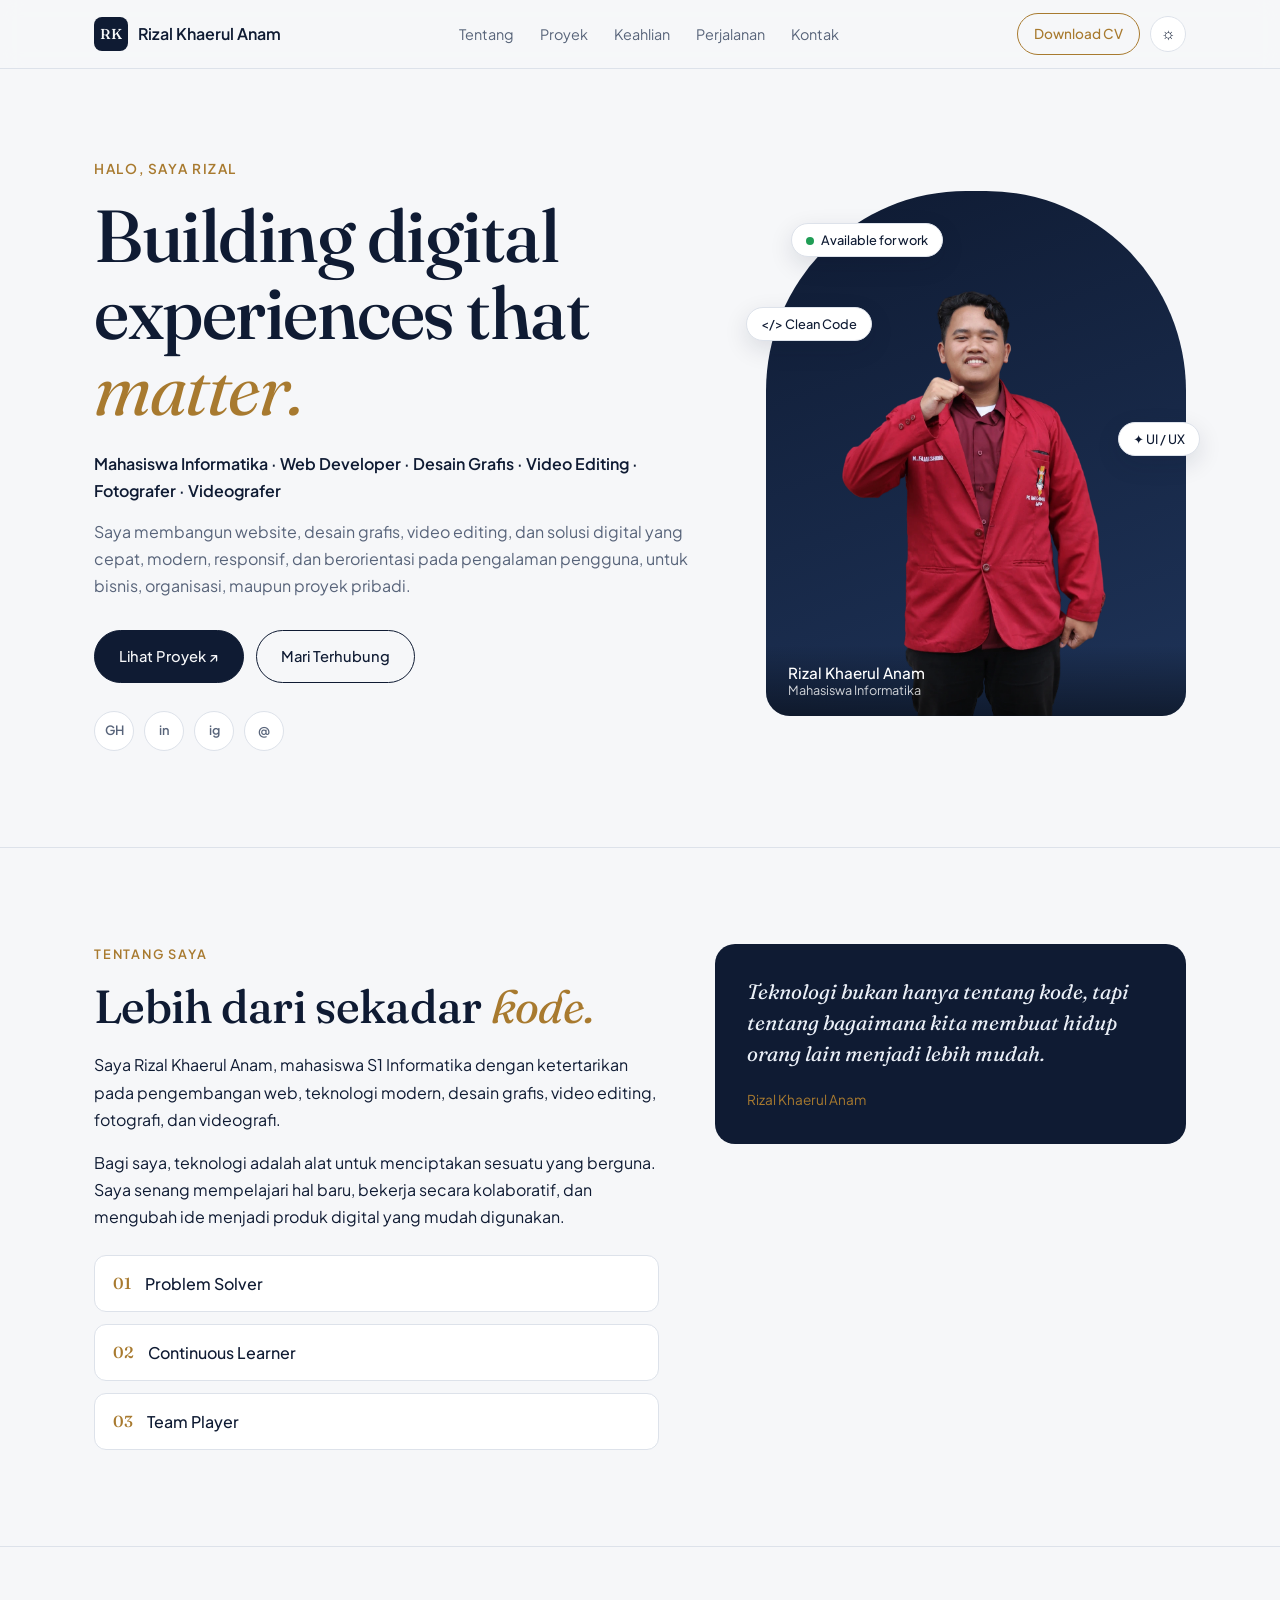
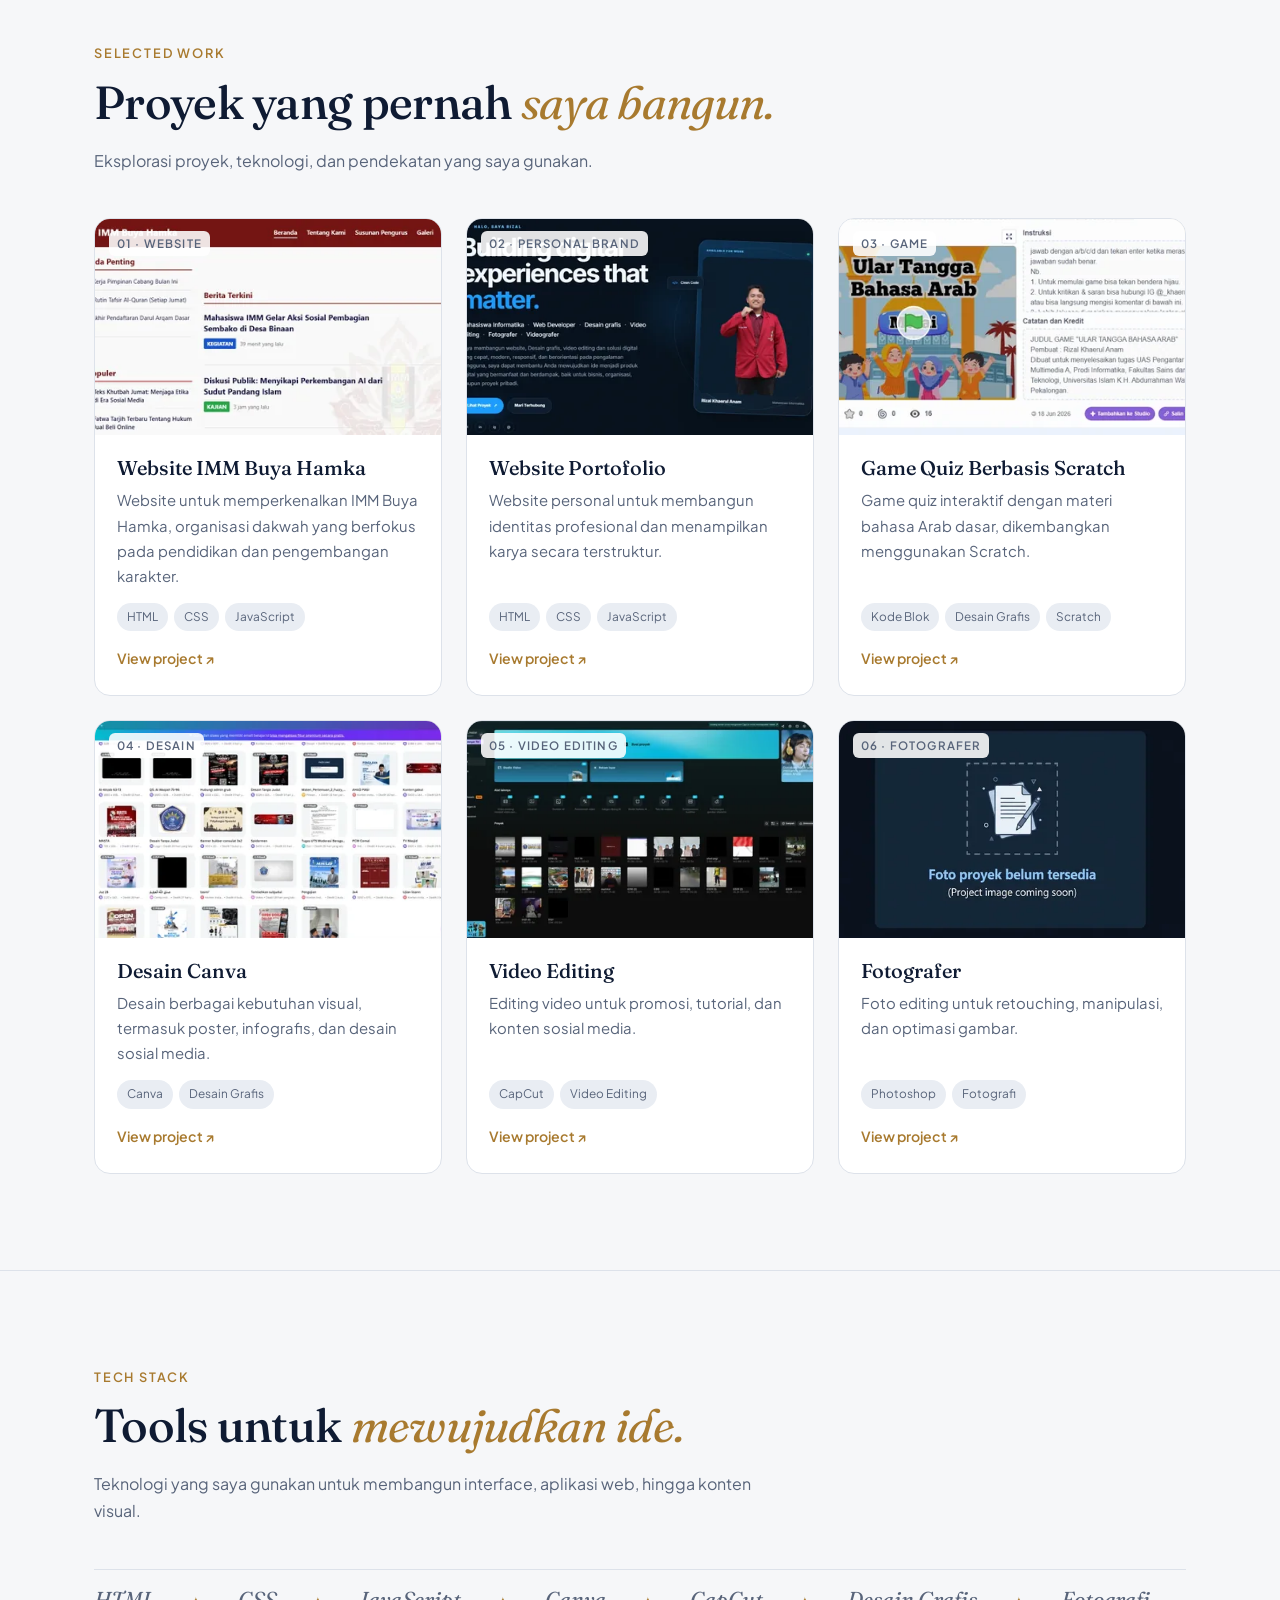
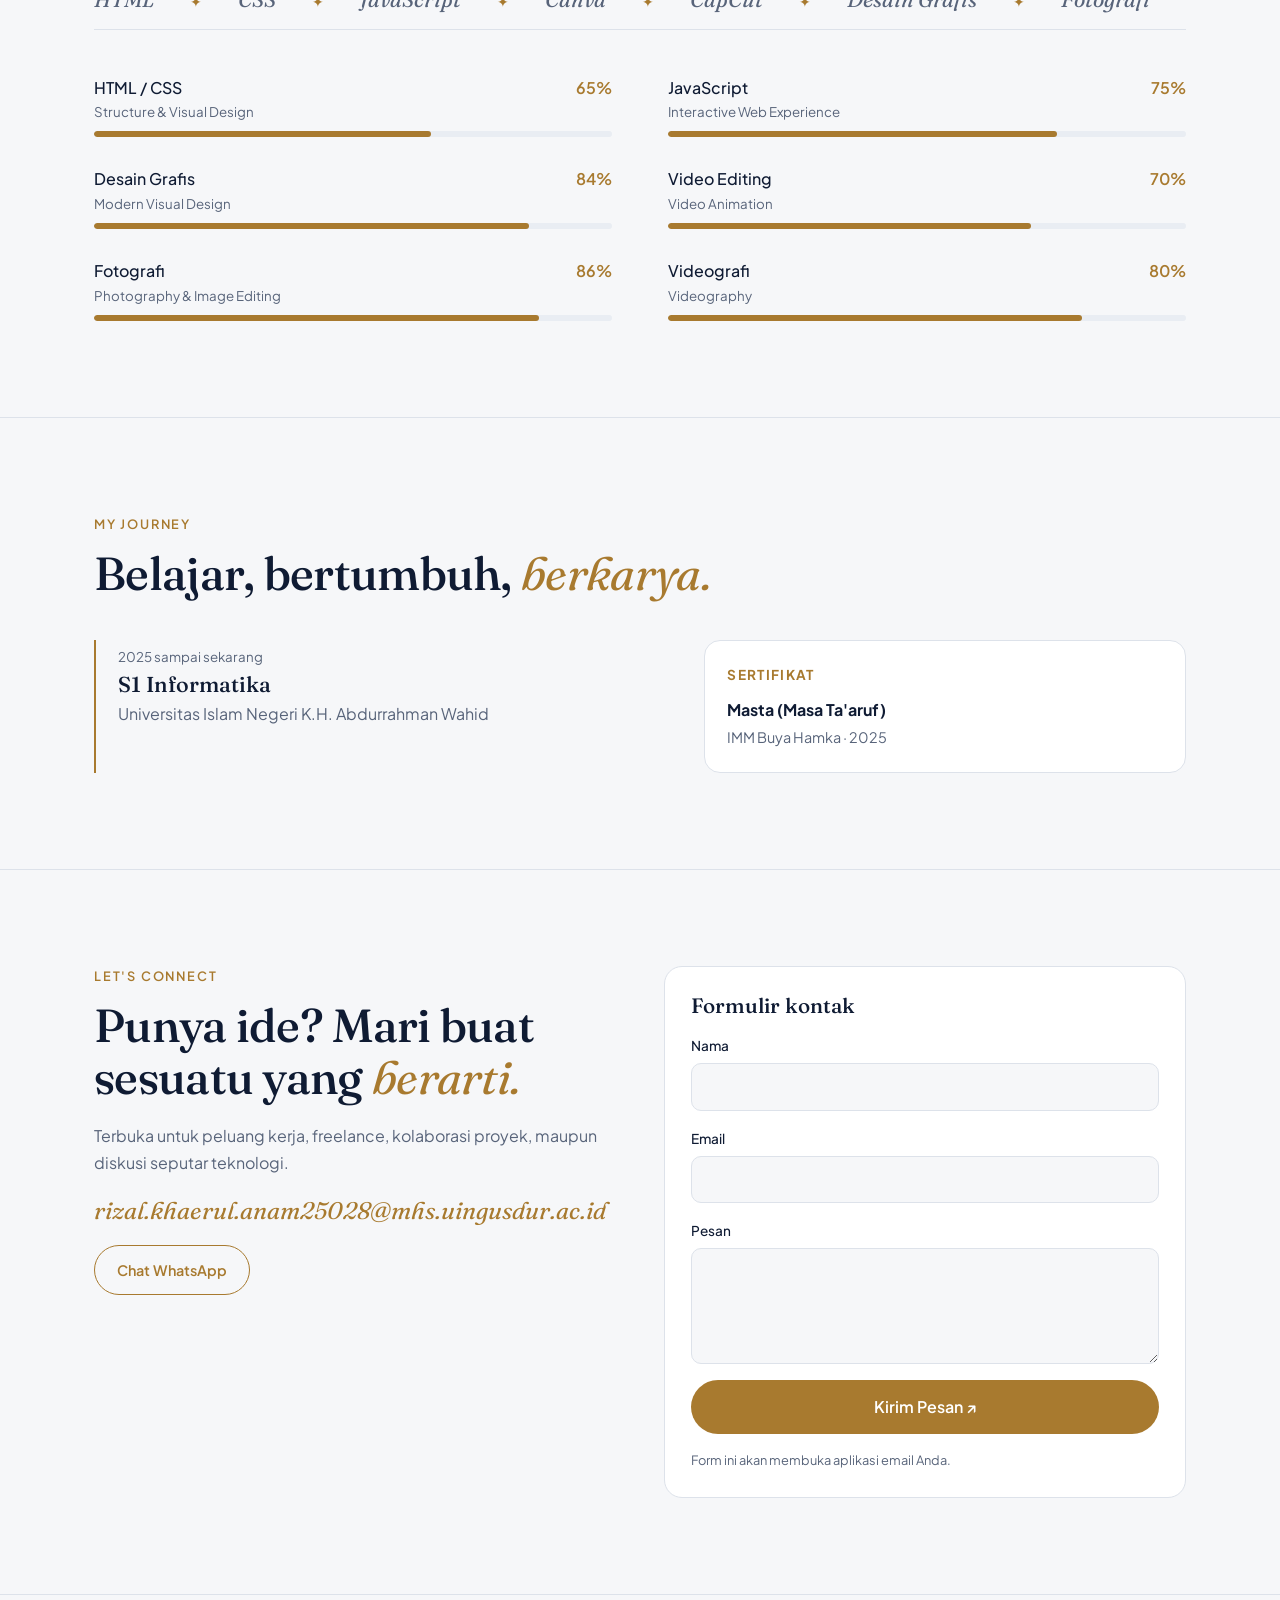
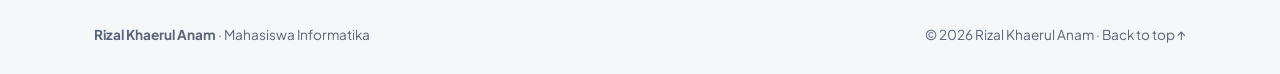
==== index.html @ edc1b76d "Memperbaiki kode index dan 404" ====
<!doctype html>
<html lang="id">
  <head>
    <meta charset="utf-8" />
    <meta
      name="viewport"
      content="width=device-width, initial-scale=1, viewport-fit=cover"
    />
    <meta
      name="description"
      content="Portofolio Rizal Khaerul Anam, mahasiswa Informatika, web developer, dan kreator visual."
    />
    <title>Rizal Khaerul Anam | Portfolio</title>

    <link rel="preconnect" href="https://fonts.googleapis.com" />
    <link rel="preconnect" href="https://fonts.gstatic.com" crossorigin />
    <link
      href="https://fonts.googleapis.com/css2?family=Fraunces:ital,opsz,wght@0,9..144,500;1,9..144,400&family=Plus+Jakarta+Sans:wght@400;500;600&display=swap"
      rel="stylesheet"
    />
    <link rel="icon" type="image/svg+xml" href="assets/favicon.svg" />
    <link rel="stylesheet" href="css/style.css" />
  </head>
  <body>
    <a class="skip" href="#main">Lewati ke konten utama</a>

    <header>
      <div class="wrap">
        <a class="logo" href="#home"
          ><span class="mark">RK</span>Rizal Khaerul Anam</a
        >
        <nav aria-label="Navigasi utama">
          <a href="#about">Tentang</a><a href="#projects">Proyek</a
          ><a href="#skills">Keahlian</a><a href="#journey">Perjalanan</a
          ><a href="#contact">Kontak</a>
        </nav>
        <div class="actions">
          <a
            class="cv"
            href="assets/Rizal-Khaerul-Anam-CV.pdf"
            target="_blank"
            rel="noopener noreferrer"
            >Download CV</a
          >
          <button
            class="tbtn"
            id="theme"
            type="button"
            aria-label="Ganti tema"
            aria-pressed="false"
          >
            ☼
          </button>
        </div>
      </div>
    </header>

    <main id="main">
      <div class="hero" id="home">
        <div class="wrap">
          <div>
            <p class="hi">HALO, SAYA RIZAL</p>
            <h1>Building digital experiences that <em>matter.</em></h1>
            <p class="roles">
              Mahasiswa Informatika · Web Developer · Desain Grafis · Video
              Editing · Fotografer · Videografer
            </p>
            <p class="lead">
              Saya membangun website, desain grafis, video editing, dan solusi
              digital yang cepat, modern, responsif, dan berorientasi pada
              pengalaman pengguna, untuk bisnis, organisasi, maupun proyek
              pribadi.
            </p>
            <div class="btns">
              <a class="btn primary" href="#projects">Lihat Proyek ↗</a
              ><a class="btn ghost" href="#contact">Mari Terhubung</a>
            </div>
            <div class="social" aria-label="Media sosial">
              <a
                href="https://github.com/Rizalkhaerulanam-hub"
                aria-label="GitHub"
                target="_blank"
                rel="noopener noreferrer"
                >GH</a
              >
              <a
                href="https://www.linkedin.com/in/rizal-khaerul-anam-7a9240411"
                aria-label="LinkedIn"
                target="_blank"
                rel="noopener noreferrer"
                >in</a
              >
              <a
                href="https://www.instagram.com/_khaeruull"
                aria-label="Instagram"
                target="_blank"
                rel="noopener noreferrer"
                >ig</a
              >
              <a href="mailto:rizal.khaerul.anam@gmail.com" aria-label="Email"
                >@</a
              >
            </div>
          </div>
          <div class="photo">
            <img
              src="assets/profile.webp"
              alt="Foto profil Rizal Khaerul Anam"
              width="640"
              height="800"
              fetchpriority="high"
              decoding="async"
            />
            <span class="chip c3"
              ><span class="dot"></span>Available for work</span
            >
            <span class="chip c1">&lt;/&gt; Clean Code</span>
            <span class="chip c2">✦ UI / UX</span>
            <div class="cap">
              Rizal Khaerul Anam<small>Mahasiswa Informatika</small>
            </div>
          </div>
        </div>
      </div>

      <section id="about">
        <div class="wrap about">
          <div>
            <p class="eyebrow">TENTANG SAYA</p>
            <h2>Lebih dari sekadar <em>kode.</em></h2>
            <p>
              Saya Rizal Khaerul Anam, mahasiswa S1 Informatika dengan
              ketertarikan pada pengembangan web, teknologi modern, desain
              grafis, video editing, fotografi, dan videografi.
            </p>
            <p>
              Bagi saya, teknologi adalah alat untuk menciptakan sesuatu yang
              berguna. Saya senang mempelajari hal baru, bekerja secara
              kolaboratif, dan mengubah ide menjadi produk digital yang mudah
              digunakan.
            </p>
            <div class="traits">
              <div class="trait"><b>01</b>Problem Solver</div>
              <div class="trait"><b>02</b>Continuous Learner</div>
              <div class="trait"><b>03</b>Team Player</div>
            </div>
          </div>
          <blockquote>
            <p>
              Teknologi bukan hanya tentang kode, tapi tentang bagaimana kita
              membuat hidup orang lain menjadi lebih mudah.
            </p>
            <cite>Rizal Khaerul Anam</cite>
          </blockquote>
        </div>
      </section>

      <section id="projects">
        <div class="wrap">
          <p class="eyebrow">SELECTED WORK</p>
          <h2>Proyek yang pernah <em>saya bangun.</em></h2>
          <p class="sub">
            Eksplorasi proyek, teknologi, dan pendekatan yang saya gunakan.
          </p>
          <div class="grid">
            <article class="card">
              <div class="thumb">
                <img
                  src="assets/Project/01-480.webp"
                  srcset="
                    assets/Project/01-480.webp   480w,
                    assets/Project/01-768.webp   768w,
                    assets/Project/01-1078.webp 1078w
                  "
                  sizes="(max-width: 620px) 90vw, (max-width: 960px) 44vw, 340px"
                  width="1078"
                  height="674"
                  loading="lazy"
                  decoding="async"
                  alt="Pratinjau proyek website IMM Buya Hamka"
                /><span>01 · WEBSITE</span>
              </div>
              <div class="body">
                <h3>Website IMM Buya Hamka</h3>
                <p>
                  Website untuk memperkenalkan IMM Buya Hamka, organisasi dakwah
                  yang berfokus pada pendidikan dan pengembangan karakter.
                </p>
                <ul class="tags">
                  <li>HTML</li>
                  <li>CSS</li>
                  <li>JavaScript</li>
                </ul>
                <a
                  class="go"
                  href="https://rizalkhaerulanam-hub.github.io/website-imm/"
                  target="_blank"
                  rel="noopener noreferrer"
                  >View project ↗</a
                >
              </div>
            </article>
            <article class="card">
              <div class="thumb">
                <img
                  src="assets/Project/02-480.webp"
                  srcset="
                    assets/Project/02-480.webp 480w,
                    assets/Project/02-768.webp 768w,
                    assets/Project/02-936.webp 936w
                  "
                  sizes="(max-width: 620px) 90vw, (max-width: 960px) 44vw, 340px"
                  width="936"
                  height="585"
                  loading="lazy"
                  decoding="async"
                  alt="Pratinjau website portofolio pribadi"
                /><span>02 · PERSONAL BRAND</span>
              </div>
              <div class="body">
                <h3>Website Portofolio</h3>
                <p>
                  Website personal untuk membangun identitas profesional dan
                  menampilkan karya secara terstruktur.
                </p>
                <ul class="tags">
                  <li>HTML</li>
                  <li>CSS</li>
                  <li>JavaScript</li>
                </ul>
                <a
                  class="go"
                  href="https://github.com/Rizalkhaerulanam-hub/portfolio-rizal-premium"
                  target="_blank"
                  rel="noopener noreferrer"
                  >View project ↗</a
                >
              </div>
            </article>
            <article class="card">
              <div class="thumb">
                <img
                  src="assets/Project/03-480.webp"
                  srcset="
                    assets/Project/03-480.webp 480w,
                    assets/Project/03-768.webp 768w,
                    assets/Project/03-982.webp 982w
                  "
                  sizes="(max-width: 620px) 90vw, (max-width: 960px) 44vw, 340px"
                  width="982"
                  height="614"
                  loading="lazy"
                  decoding="async"
                  alt="Pratinjau proyek game kuis bahasa Arab"
                /><span>03 · GAME</span>
              </div>
              <div class="body">
                <h3>Game Quiz Berbasis Scratch</h3>
                <p>
                  Game quiz interaktif dengan materi bahasa Arab dasar,
                  dikembangkan menggunakan Scratch.
                </p>
                <ul class="tags">
                  <li>Kode Blok</li>
                  <li>Desain Grafis</li>
                  <li>Scratch</li>
                </ul>
                <a
                  class="go"
                  href="https://scratch.mit.edu/projects/1331678652/"
                  target="_blank"
                  rel="noopener noreferrer"
                  >View project ↗</a
                >
              </div>
            </article>
            <article class="card">
              <div class="thumb">
                <img
                  src="assets/Project/04-480.webp"
                  srcset="
                    assets/Project/04-480.webp 480w,
                    assets/Project/04-660.webp 660w
                  "
                  sizes="(max-width: 620px) 90vw, (max-width: 960px) 44vw, 340px"
                  width="660"
                  height="413"
                  loading="lazy"
                  decoding="async"
                  alt="Pratinjau karya desain grafis"
                /><span>04 · DESAIN</span>
              </div>
              <div class="body">
                <h3>Desain Canva</h3>
                <p>
                  Desain berbagai kebutuhan visual, termasuk poster, infografis,
                  dan desain sosial media.
                </p>
                <ul class="tags">
                  <li>Canva</li>
                  <li>Desain Grafis</li>
                </ul>
                <a class="go" href="desain-canva.html">View project ↗</a>
              </div>
            </article>
            <article class="card">
              <div class="thumb">
                <img
                  src="assets/Project/05-480.webp"
                  srcset="
                    assets/Project/05-480.webp 480w,
                    assets/Project/05-768.webp 768w,
                    assets/Project/05-943.webp 943w
                  "
                  sizes="(max-width: 620px) 90vw, (max-width: 960px) 44vw, 340px"
                  width="943"
                  height="589"
                  loading="lazy"
                  decoding="async"
                  alt="Pratinjau proyek video editing"
                /><span>05 · VIDEO EDITING</span>
              </div>
              <div class="body">
                <h3>Video Editing</h3>
                <p>
                  Editing video untuk promosi, tutorial, dan konten sosial
                  media.
                </p>
                <ul class="tags">
                  <li>CapCut</li>
                  <li>Video Editing</li>
                </ul>
                <a class="go" href="video-editing.html">View project ↗</a>
              </div>
            </article>
            <article class="card">
              <div class="thumb">
                <img
                  src="assets/Project/comingsoon-480.webp"
                  srcset="
                    assets/Project/comingsoon-480.webp   480w,
                    assets/Project/comingsoon-768.webp   768w,
                    assets/Project/comingsoon-1024.webp 1024w
                  "
                  sizes="(max-width: 620px) 90vw, (max-width: 960px) 44vw, 340px"
                  width="1024"
                  height="667"
                  loading="lazy"
                  decoding="async"
                  alt="Pratinjau halaman portofolio fotografi"
                /><span>06 · FOTOGRAFER</span>
              </div>
              <div class="body">
                <h3>Fotografer</h3>
                <p>
                  Foto editing untuk retouching, manipulasi, dan optimasi
                  gambar.
                </p>
                <ul class="tags">
                  <li>Photoshop</li>
                  <li>Fotografi</li>
                </ul>
                <a class="go" href="fotografer.html">View project ↗</a>
              </div>
            </article>
          </div>
        </div>
      </section>

      <section id="skills">
        <div class="wrap">
          <p class="eyebrow">TECH STACK</p>
          <h2>Tools untuk <em>mewujudkan ide.</em></h2>
          <p class="sub">
            Teknologi yang saya gunakan untuk membangun interface, aplikasi web,
            hingga konten visual.
          </p>
          <div class="marquee" aria-hidden="true">
            <div class="track">
              <span>HTML</span><span>CSS</span><span>JavaScript</span
              ><span>Canva</span><span>CapCut</span><span>Desain Grafis</span
              ><span>Fotografi</span><span>Videografi</span><span>HTML</span
              ><span>CSS</span><span>JavaScript</span><span>Canva</span
              ><span>CapCut</span><span>Desain Grafis</span
              ><span>Fotografi</span><span>Videografi</span>
            </div>
          </div>
          <div class="bars">
            <div class="bar">
              <div class="row">
                <span>HTML / CSS<small>Structure & Visual Design</small></span
                ><b>65%</b>
              </div>
              <div class="meter"><i style="width: 65%"></i></div>
            </div>
            <div class="bar">
              <div class="row">
                <span>JavaScript<small>Interactive Web Experience</small></span
                ><b>75%</b>
              </div>
              <div class="meter"><i style="width: 75%"></i></div>
            </div>
            <div class="bar">
              <div class="row">
                <span>Desain Grafis<small>Modern Visual Design</small></span
                ><b>84%</b>
              </div>
              <div class="meter"><i style="width: 84%"></i></div>
            </div>
            <div class="bar">
              <div class="row">
                <span>Video Editing<small>Video Animation</small></span
                ><b>70%</b>
              </div>
              <div class="meter"><i style="width: 70%"></i></div>
            </div>
            <div class="bar">
              <div class="row">
                <span>Fotografi<small>Photography & Image Editing</small></span
                ><b>86%</b>
              </div>
              <div class="meter"><i style="width: 86%"></i></div>
            </div>
            <div class="bar">
              <div class="row">
                <span>Videografi<small>Videography</small></span
                ><b>80%</b>
              </div>
              <div class="meter"><i style="width: 80%"></i></div>
            </div>
          </div>
        </div>
      </section>

      <section id="journey">
        <div class="wrap">
          <p class="eyebrow">MY JOURNEY</p>
          <h2>Belajar, bertumbuh, <em>berkarya.</em></h2>
          <div class="jr" style="margin-top: 40px">
            <div class="tl">
              <small>2025 sampai sekarang</small>
              <h3>S1 Informatika</h3>
              <p>Universitas Islam Negeri K.H. Abdurrahman Wahid</p>
            </div>
            <div class="cert">
              <h4>SERTIFIKAT</h4>
              <strong>Masta (Masa Ta'aruf)</strong
              ><span>IMM Buya Hamka · 2025</span>
            </div>
          </div>
        </div>
      </section>

      <section id="contact">
        <div class="wrap contact">
          <div>
            <p class="eyebrow">LET'S CONNECT</p>
            <h2>Punya ide? Mari buat sesuatu yang <em>berarti.</em></h2>
            <p class="sub" style="margin-bottom: 20px">
              Terbuka untuk peluang kerja, freelance, kolaborasi proyek, maupun
              diskusi seputar teknologi.
            </p>
            <a
              class="mail"
              href="mailto:rizal.khaerul.anam25028@mhs.uingusdur.ac.id"
              >rizal.khaerul.anam25028@mhs.uingusdur.ac.id</a
            ><br />
            <a
              class="wa"
              href="https://wa.me/6285865565047?text=Halo%20Rizal%2C%20saya%20ingin%20berdiskusi%20tentang%20proyek."
              target="_blank"
              rel="noopener noreferrer"
              >Chat WhatsApp</a
            >
          </div>
          <form id="f">
            <h3>Formulir kontak</h3>
            <label>Nama<input name="n" required autocomplete="name" /></label>
            <label
              >Email<input name="e" type="email" required autocomplete="email"
            /></label>
            <label>Pesan<textarea name="m" rows="4" required></textarea></label>
            <button type="submit">Kirim Pesan ↗</button>
            <p class="note">Form ini akan membuka aplikasi email Anda.</p>
          </form>
        </div>
      </section>
    </main>

    <footer>
      <div class="wrap">
        <span><b>Rizal Khaerul Anam</b> · Mahasiswa Informatika</span
        ><span
          >© 2026 Rizal Khaerul Anam · <a href="#home">Back to top ↑</a></span
        >
      </div>
    </footer>

    <script src="js/main.js" defer></script>
  </body>
</html>
---- css/style.css ----
/* =========================================================
   PORTOFOLIO RIZAL KHAERUL ANAM
   Stylesheet utama hasil pemisahan dari index.html
   ========================================================= */
:root{--bg:#F6F7F9;--surface:#fff;--ink:#0F1B33;--muted:#58647A;--line:#DDE2EA;--accent:#A87A2F;--accent-soft:#F1E7D3;--on-accent:#fff;--panel:#E9EDF3;
--serif:"Fraunces",Georgia,serif;--sans:"Plus Jakarta Sans",system-ui,-apple-system,"Segoe UI",sans-serif;
padding-top:env(safe-area-inset-top,0px);padding-bottom:env(safe-area-inset-bottom,0px)}
@media (prefers-color-scheme:dark){:root:not([data-theme="light"]){--bg:#0A1220;--surface:#111C30;--ink:#EAEFF7;--muted:#9AA7BC;--line:#22304A;--accent:#D6AE62;--accent-soft:#2A2518;--on-accent:#0A1220;--panel:#16233B}}
:root[data-theme="dark"]{--bg:#0A1220;--surface:#111C30;--ink:#EAEFF7;--muted:#9AA7BC;--line:#22304A;--accent:#D6AE62;--accent-soft:#2A2518;--on-accent:#0A1220;--panel:#16233B}
*,*::before,*::after{box-sizing:border-box}
html{scroll-behavior:smooth;scroll-padding-top:calc(76px + env(safe-area-inset-top,0px))}
body{margin:0;background:var(--bg);color:var(--ink);font:400 1rem/1.7 var(--sans);-webkit-font-smoothing:antialiased;overflow-x:hidden}
a{color:inherit;text-decoration:none}
:focus-visible{outline:2px solid var(--accent);outline-offset:3px;border-radius:3px}
.wrap{max-width:1140px;margin:0 auto;padding:0 24px}
.skip{position:absolute;left:-999px}.skip:focus{left:12px;top:12px;background:var(--ink);color:var(--bg);padding:8px 12px;z-index:50}
header{position:sticky;top:env(safe-area-inset-top,0px);z-index:20;background:color-mix(in srgb,var(--bg) 88%,transparent);backdrop-filter:blur(10px);border-bottom:1px solid var(--line)}
header .wrap{display:flex;align-items:center;justify-content:space-between;height:68px;gap:16px}
.logo{display:flex;align-items:center;gap:10px;font-weight:600}
.mark{width:34px;height:34px;border-radius:8px;background:var(--ink);color:var(--bg);display:grid;place-items:center;font:500 .9rem var(--serif)}
nav{display:flex;gap:26px;font-size:.9rem;color:var(--muted)}
nav a:hover{color:var(--ink)}
.actions{display:flex;gap:10px;align-items:center}
.cv{border:1px solid var(--accent);color:var(--accent);padding:8px 16px;border-radius:999px;font-size:.85rem;font-weight:500}
.cv:hover{background:var(--accent);color:var(--on-accent)}
.tbtn{width:36px;height:36px;border-radius:50%;border:1px solid var(--line);background:var(--surface);color:var(--ink);cursor:pointer;font-size:1rem}
@media(max-width:860px){nav{display:none}}
.hero{padding:88px 0 96px}
.hero .wrap{display:grid;grid-template-columns:1.15fr .85fr;gap:56px;align-items:center}
@media(max-width:900px){.hero .wrap{grid-template-columns:1fr}.hero{padding:56px 0}}
.hi{color:var(--accent);font-weight:600;font-size:.85rem;letter-spacing:.12em;margin:0 0 18px}
h1{font:500 clamp(2.5rem,6.4vw,4.6rem)/1.04 var(--serif);letter-spacing:-.02em;margin:0 0 22px}
h1 em,h2 em{font-style:italic;font-weight:400;color:var(--accent)}
.roles{font-weight:600;margin:0 0 14px}
.lead{color:var(--muted);max-width:56ch;margin:0 0 30px}
.btns{display:flex;gap:12px;flex-wrap:wrap;margin-bottom:28px}
.btn{display:inline-flex;align-items:center;justify-content:center;padding:13px 24px;border-radius:999px;font-weight:500;font-size:.92rem;border:1px solid var(--ink);cursor:pointer;transition:background .2s,color .2s,border-color .2s,transform .2s}
.btn:hover{transform:translateY(-2px)}
.btn.primary{background:var(--ink);color:var(--bg)}
.btn.primary:hover{background:var(--accent);border-color:var(--accent);color:var(--on-accent)}
.btn.ghost:hover{background:var(--panel)}
.social{display:flex;gap:10px}
.social a{width:40px;height:40px;border:1px solid var(--line);border-radius:50%;display:grid;place-items:center;font-size:.8rem;font-weight:600;color:var(--muted);background:var(--surface)}
.social a:hover{color:var(--accent);border-color:var(--accent)}
.photo{position:relative;aspect-ratio:4/5;max-width:420px;width:100%;margin-left:auto;border-radius:200px 200px 24px 24px;background:linear-gradient(160deg,var(--ink),#1E3358);display:grid;place-items:center;color:var(--accent);font:500 6rem var(--serif)}
@media(max-width:900px){.photo{margin:0 auto}}
.photo .cap{position:absolute;left:0;right:0;bottom:0;padding:18px 22px;color:#fff;font:500 .95rem var(--sans);background:linear-gradient(transparent,rgba(0,0,0,.45));border-radius:0 0 24px 24px}
.photo .cap small{display:block;font-weight:400;opacity:.8}
.chip{position:absolute;background:var(--surface);color:var(--ink);border:1px solid var(--line);border-radius:999px;padding:8px 14px;font:500 .8rem var(--sans);box-shadow:0 8px 24px rgba(15,27,51,.12)}
.c1{left:-20px;top:22%}.c2{right:-14px;top:44%}.c3{left:6%;top:6%}
.dot{display:inline-block;width:8px;height:8px;border-radius:50%;background:#1F9D55;margin-right:7px}
@media(max-width:520px){.c1{left:0}.c2{right:0}}
section{padding:96px 0;border-top:1px solid var(--line)}
@media(max-width:760px){section{padding:68px 0}}
.eyebrow{color:var(--accent);font-weight:600;font-size:.8rem;letter-spacing:.14em;margin:0 0 12px}
h2{font:500 clamp(1.9rem,4vw,2.9rem)/1.12 var(--serif);letter-spacing:-.015em;margin:0 0 18px}
.sub{color:var(--muted);max-width:56ch;margin:0 0 44px}
.about{display:grid;grid-template-columns:1.2fr 1fr;gap:56px}
@media(max-width:860px){.about{grid-template-columns:1fr;gap:32px}}
.about p{margin:0 0 16px;max-width:60ch}
.traits{display:grid;gap:12px;margin-top:24px}
.trait{display:flex;gap:14px;align-items:center;padding:14px 18px;background:var(--surface);border:1px solid var(--line);border-radius:12px;font-weight:500}
.trait b{color:var(--accent);font:500 1rem var(--serif)}
blockquote{margin:0;padding:32px;background:var(--ink);color:#EAEFF7;border-radius:20px;align-self:start}
blockquote p{font:italic 400 1.3rem/1.5 var(--serif);margin:0 0 18px}
blockquote cite{font-style:normal;font-size:.85rem;color:var(--accent)}
.grid{display:grid;grid-template-columns:repeat(3,1fr);gap:24px}
@media(max-width:960px){.grid{grid-template-columns:repeat(2,1fr)}}
@media(max-width:620px){.grid{grid-template-columns:1fr}}
.card{background:var(--surface);border:1px solid var(--line);border-radius:16px;overflow:hidden;display:flex;flex-direction:column;transition:border-color .2s,transform .2s}
.card:hover{border-color:var(--accent);transform:translateY(-3px)}
.thumb{aspect-ratio:16/10;background:linear-gradient(135deg,var(--panel),var(--accent-soft));display:grid;place-items:center;font:italic 400 3rem var(--serif);color:var(--accent);position:relative}
.thumb span{position:absolute;left:14px;top:12px;font:600 .72rem var(--sans);letter-spacing:.1em;color:var(--muted)}
.body{padding:20px 22px 24px;display:flex;flex-direction:column;gap:8px;flex:1}
.body h3{margin:0;font:500 1.25rem/1.25 var(--serif)}
.body p{margin:0;color:var(--muted);font-size:.93rem;flex:1}
.tags{display:flex;gap:6px;flex-wrap:wrap;list-style:none;margin:6px 0 0;padding:0}
.tags li{font-size:.74rem;padding:4px 10px;border-radius:999px;background:var(--panel);color:var(--muted)}
.go{margin-top:8px;color:var(--accent);font-weight:600;font-size:.88rem}
.go:hover{text-decoration:underline;text-underline-offset:4px}
.soon{opacity:.7}
.marquee{overflow:hidden;border-block:1px solid var(--line);padding:16px 0;margin-bottom:44px}
.track{display:flex;gap:36px;width:max-content;animation:slide 32s linear infinite;font:italic 400 1.35rem var(--serif);color:var(--muted)}
.track span::after{content:"\2726";margin-left:36px;color:var(--accent);font-style:normal;font-size:.9rem}
@keyframes slide{to{transform:translateX(-50%)}}
.bars{display:grid;grid-template-columns:repeat(2,1fr);gap:28px 56px}
@media(max-width:760px){.bars{grid-template-columns:1fr}}
.bar .row{display:flex;justify-content:space-between;font-weight:500;margin-bottom:8px}
.bar small{display:block;color:var(--muted);font-weight:400}
.bar .row b{color:var(--accent);font-weight:600}
.meter{height:6px;border-radius:99px;background:var(--panel);overflow:hidden}
.meter i{display:block;height:100%;background:var(--accent);border-radius:99px}
.jr{display:grid;grid-template-columns:1.2fr 1fr;gap:32px}
@media(max-width:860px){.jr{grid-template-columns:1fr}}
.tl{border-left:2px solid var(--accent);padding:2px 0 2px 22px}
.tl small{color:var(--muted)}
.tl h3{margin:2px 0;font:500 1.35rem var(--serif)}
.tl p{margin:0;color:var(--muted)}
.cert{background:var(--surface);border:1px solid var(--line);border-radius:16px;padding:22px}
.cert h4{margin:0 0 10px;font-size:.85rem;color:var(--accent);letter-spacing:.1em}
.cert strong{display:block}.cert span{color:var(--muted);font-size:.9rem}
.contact{display:grid;grid-template-columns:1fr 1fr;gap:48px}
@media(max-width:860px){.contact{grid-template-columns:1fr;gap:32px}}
.mail{font:italic 400 clamp(1.1rem,2.4vw,1.5rem) var(--serif);color:var(--accent);overflow-wrap:anywhere}
form{background:var(--surface);border:1px solid var(--line);border-radius:18px;padding:26px;display:grid;gap:16px}
form h3{margin:0;font:500 1.3rem var(--serif)}
label{display:grid;gap:6px;font-size:.85rem;font-weight:500}
input,textarea{font:inherit;color:var(--ink);background:var(--bg);border:1px solid var(--line);border-radius:10px;padding:11px 13px;width:100%}
input:focus,textarea:focus{outline:2px solid var(--accent);outline-offset:1px}
form button{font:inherit;font-weight:600;background:var(--accent);color:var(--on-accent);border:0;border-radius:999px;padding:13px;cursor:pointer}
.note{font-size:.8rem;color:var(--muted);margin:0}
.wa{display:inline-block;margin-top:18px;padding:12px 22px;border:1px solid var(--accent);color:var(--accent);border-radius:999px;font-weight:600;font-size:.9rem}
.wa:hover{background:var(--accent);color:var(--on-accent)}
footer{border-top:1px solid var(--line);padding:28px 0;color:var(--muted);font-size:.85rem}
footer .wrap{display:flex;justify-content:space-between;gap:12px;flex-wrap:wrap}
@media(prefers-reduced-motion:reduce){.track{animation:none}html{scroll-behavior:auto}}


/* Detail pages: styles for navigation and components used by Canva/Video pages. */
.photo > img{position:absolute;inset:0;width:100%;height:100%;object-fit:cover;border-radius:inherit}
.photo .cap{z-index:1}
.thumb{overflow:hidden}
.thumb>img{position:absolute;inset:0;width:100%;height:100%;object-fit:cover;display:block}
.thumb>span{z-index:1;background:rgba(255,255,255,.88);padding:5px 8px;border-radius:6px}
[data-theme="dark"] .thumb>span{background:rgba(10,18,32,.86)}
.skip-link{position:absolute;left:-9999px;top:8px;z-index:1000;background:var(--surface);color:var(--ink);padding:10px 14px;border:2px solid var(--accent);border-radius:8px}
.skip-link:focus{left:12px}
.site-header{position:sticky;top:0;z-index:30;background:var(--bg);border-bottom:1px solid var(--line)}
.container{width:min(1140px,100%);margin-inline:auto;padding-inline:24px}
.site-header .nav{min-height:72px;display:flex;align-items:center;justify-content:space-between;gap:18px}
.brand{display:flex;align-items:center;gap:10px;font-weight:600}
.brand-mark{display:inline-grid;place-items:center;width:38px;height:38px;border-radius:10px;background:var(--ink);color:var(--bg);font-family:var(--serif);font-weight:600}
.brand-name{white-space:nowrap}
.nav-menu{display:flex;align-items:center;gap:22px}
.nav-link{color:var(--muted);font-size:.92rem}
.nav-link:hover,.nav-link:focus-visible{color:var(--accent)}
.theme-toggle,.menu-toggle{min-width:40px;min-height:40px;border:1px solid var(--line);border-radius:50%;background:var(--surface);color:var(--ink);cursor:pointer}
.menu-toggle{display:none;border-radius:10px;padding:9px;flex-direction:column;align-items:center;justify-content:center;gap:4px}
.menu-toggle span{display:block;width:18px;height:2px;background:currentColor}
.section{padding:72px 0 96px;border-top:0}
.page-hero{max-width:760px;margin:0 auto 38px}
.back-link{display:inline-block;margin-bottom:26px;color:var(--accent);font-weight:600}
.heading-note{color:var(--muted);max-width:65ch}
.eyebrow span{display:inline-block;width:7px;height:7px;border-radius:50%;background:var(--accent);margin-right:8px}
.project-grid{display:grid;grid-template-columns:repeat(2,minmax(0,1fr));gap:24px}
.project-card{overflow:hidden;border:1px solid var(--line);border-radius:18px;background:var(--surface);transition:transform .2s,border-color .2s}
.project-card:hover{transform:translateY(-3px);border-color:var(--accent)}
.project-image img{display:block;width:100%;height:auto;aspect-ratio:1024/667;object-fit:cover}
.project-info{padding:22px}
.project-index,.project-type{font-size:.78rem;color:var(--accent);font-weight:600;margin-right:10px}
.project-info h3{margin:12px 0 8px;font:500 1.35rem/1.25 var(--serif)}
.project-info p{color:var(--muted)}
.media-placeholder{aspect-ratio:16/9;display:grid;place-items:center;background:linear-gradient(135deg,var(--panel),var(--accent-soft));color:var(--accent);font-weight:700}
.btn-primary,.btn-secondary{display:inline-flex;align-items:center;justify-content:center;gap:8px;padding:11px 18px;border-radius:999px;border:1px solid var(--accent);font-weight:600}
.btn-primary{background:var(--accent);color:var(--on-accent)}
.btn-secondary{background:transparent;color:var(--accent)}
.page-footer{border-top:1px solid var(--line);padding:28px 0;color:var(--muted)}
.footer-inner{display:flex;align-items:center;justify-content:space-between;gap:18px;flex-wrap:wrap}
.footer-inner>div:first-child{display:grid;grid-template-columns:auto 1fr;align-items:center;column-gap:10px}
.footer-inner small{grid-column:2}
.footer-links{display:flex;gap:18px;flex-wrap:wrap;font-size:.85rem}
@media(max-width:860px){
  .site-header .nav{min-height:64px}
  .menu-toggle{display:flex}
  .nav-menu{display:none;position:absolute;top:calc(100% + 1px);left:0;right:0;padding:16px 24px 22px;background:var(--bg);border-bottom:1px solid var(--line);box-shadow:0 12px 20px rgba(0,0,0,.08);flex-direction:column;align-items:stretch;gap:0}
  .nav-menu.is-open{display:flex}
  .nav-link{padding:12px 0;border-bottom:1px solid var(--line)}
  .project-grid{grid-template-columns:1fr}
}
@media(max-width:480px){.container{padding-inline:18px}.brand-name{white-space:normal;font-size:.9rem}.section{padding:48px 0 64px}.project-info{padding:18px}}
@media(prefers-reduced-motion:reduce){*,*::before,*::after{scroll-behavior:auto!important;animation-duration:.01ms!important;animation-iteration-count:1!important;transition-duration:.01ms!important}}
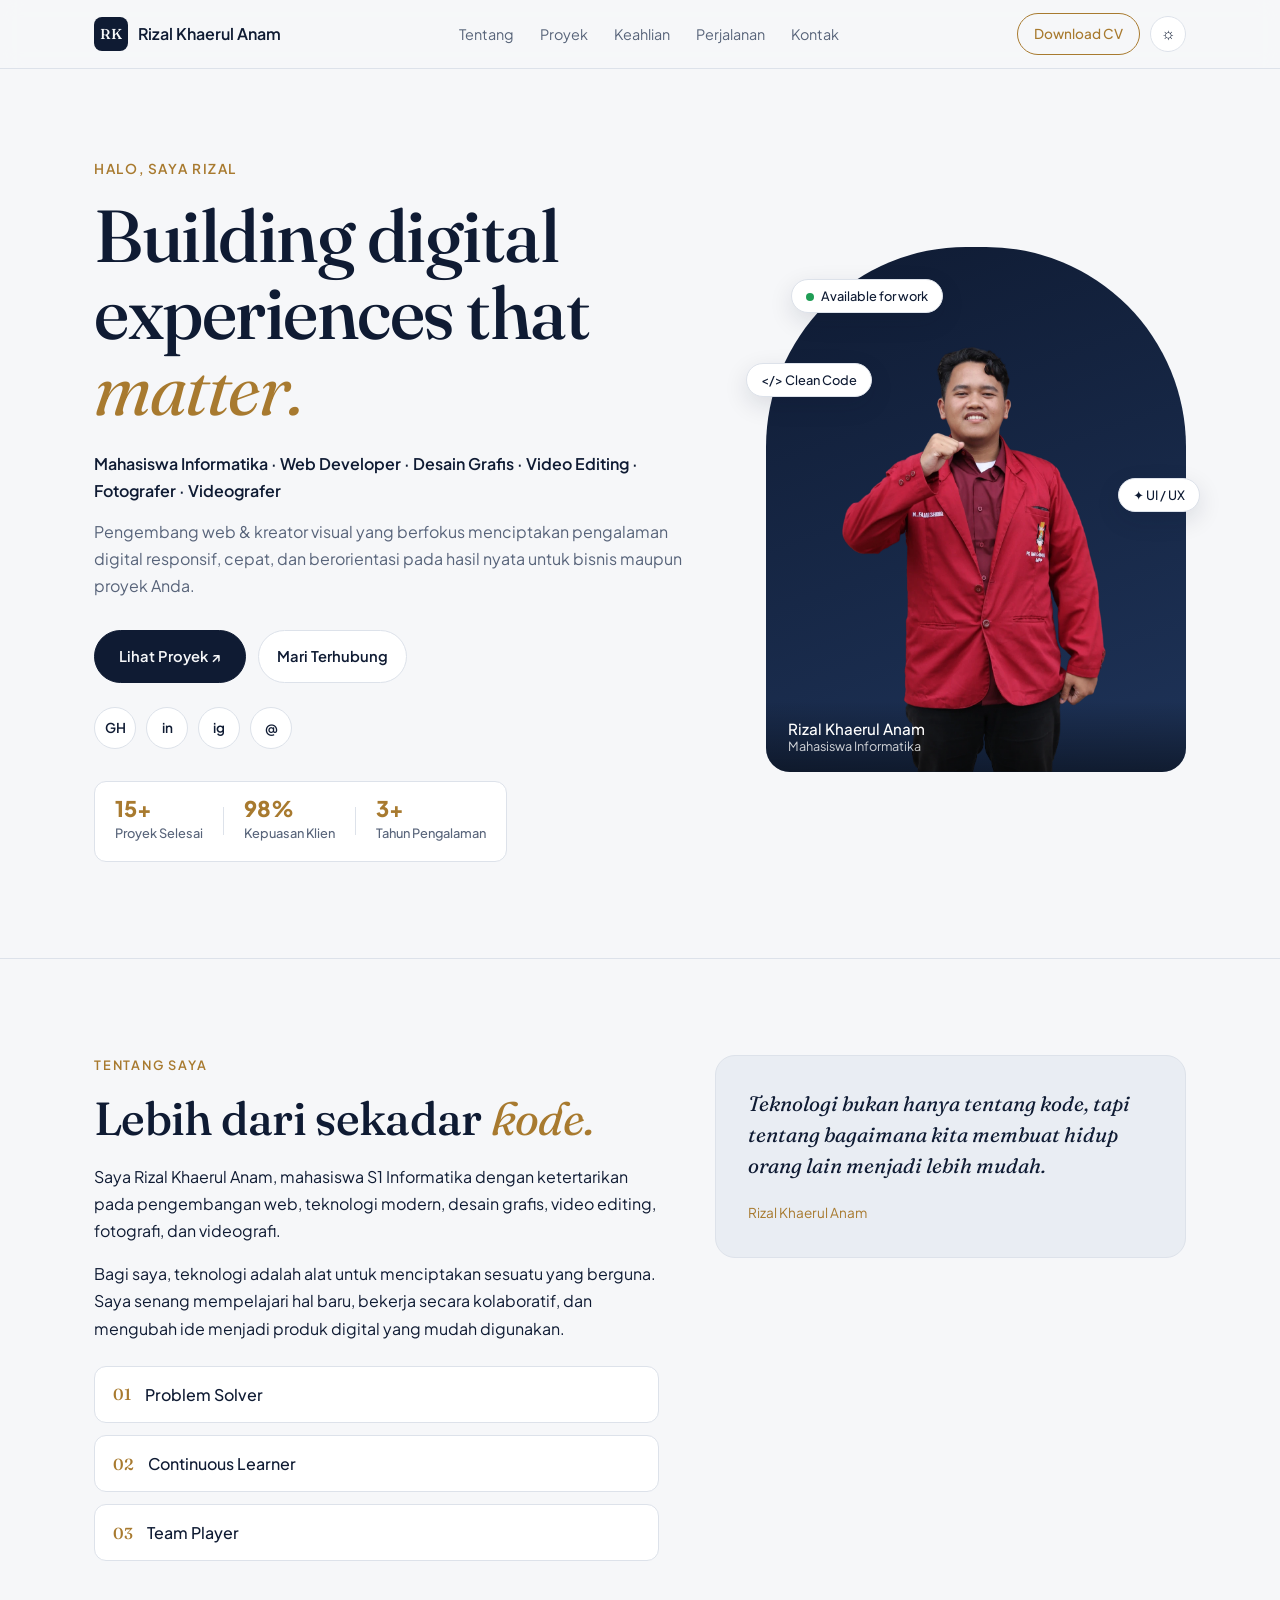
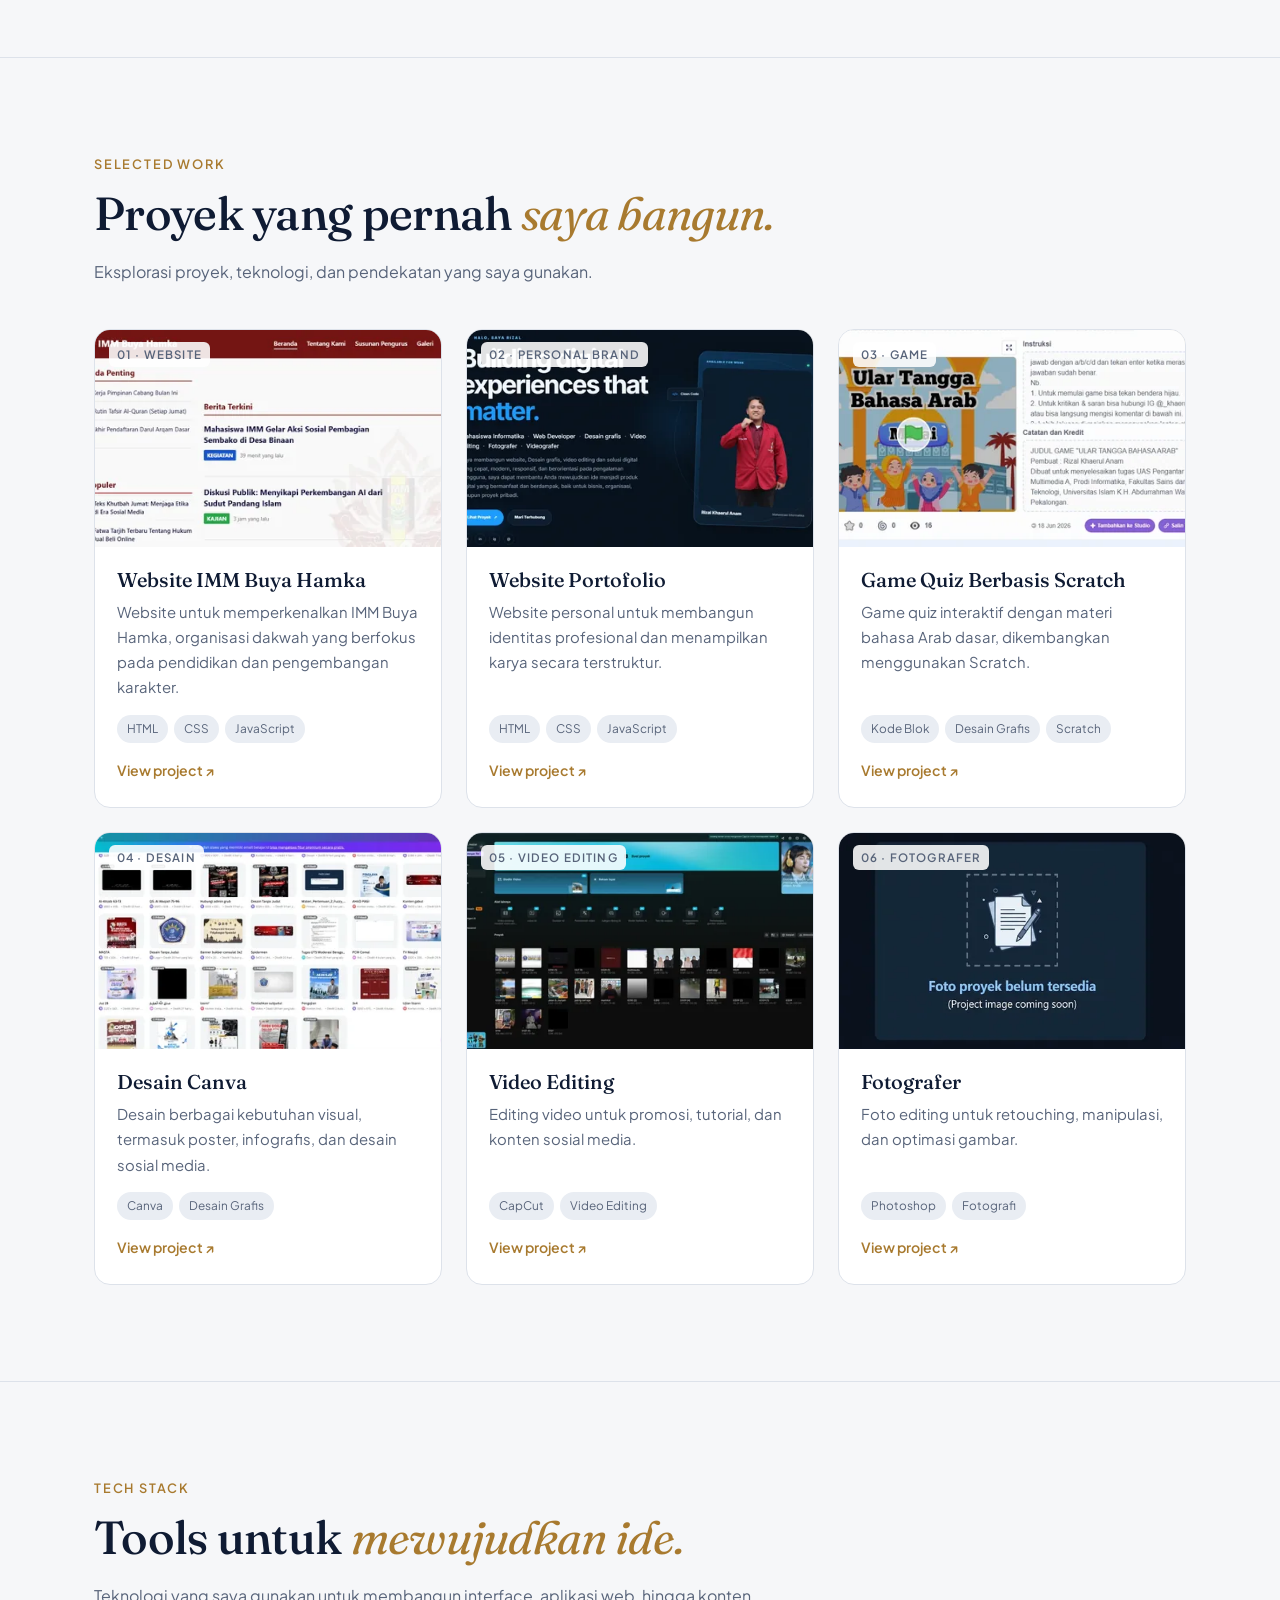
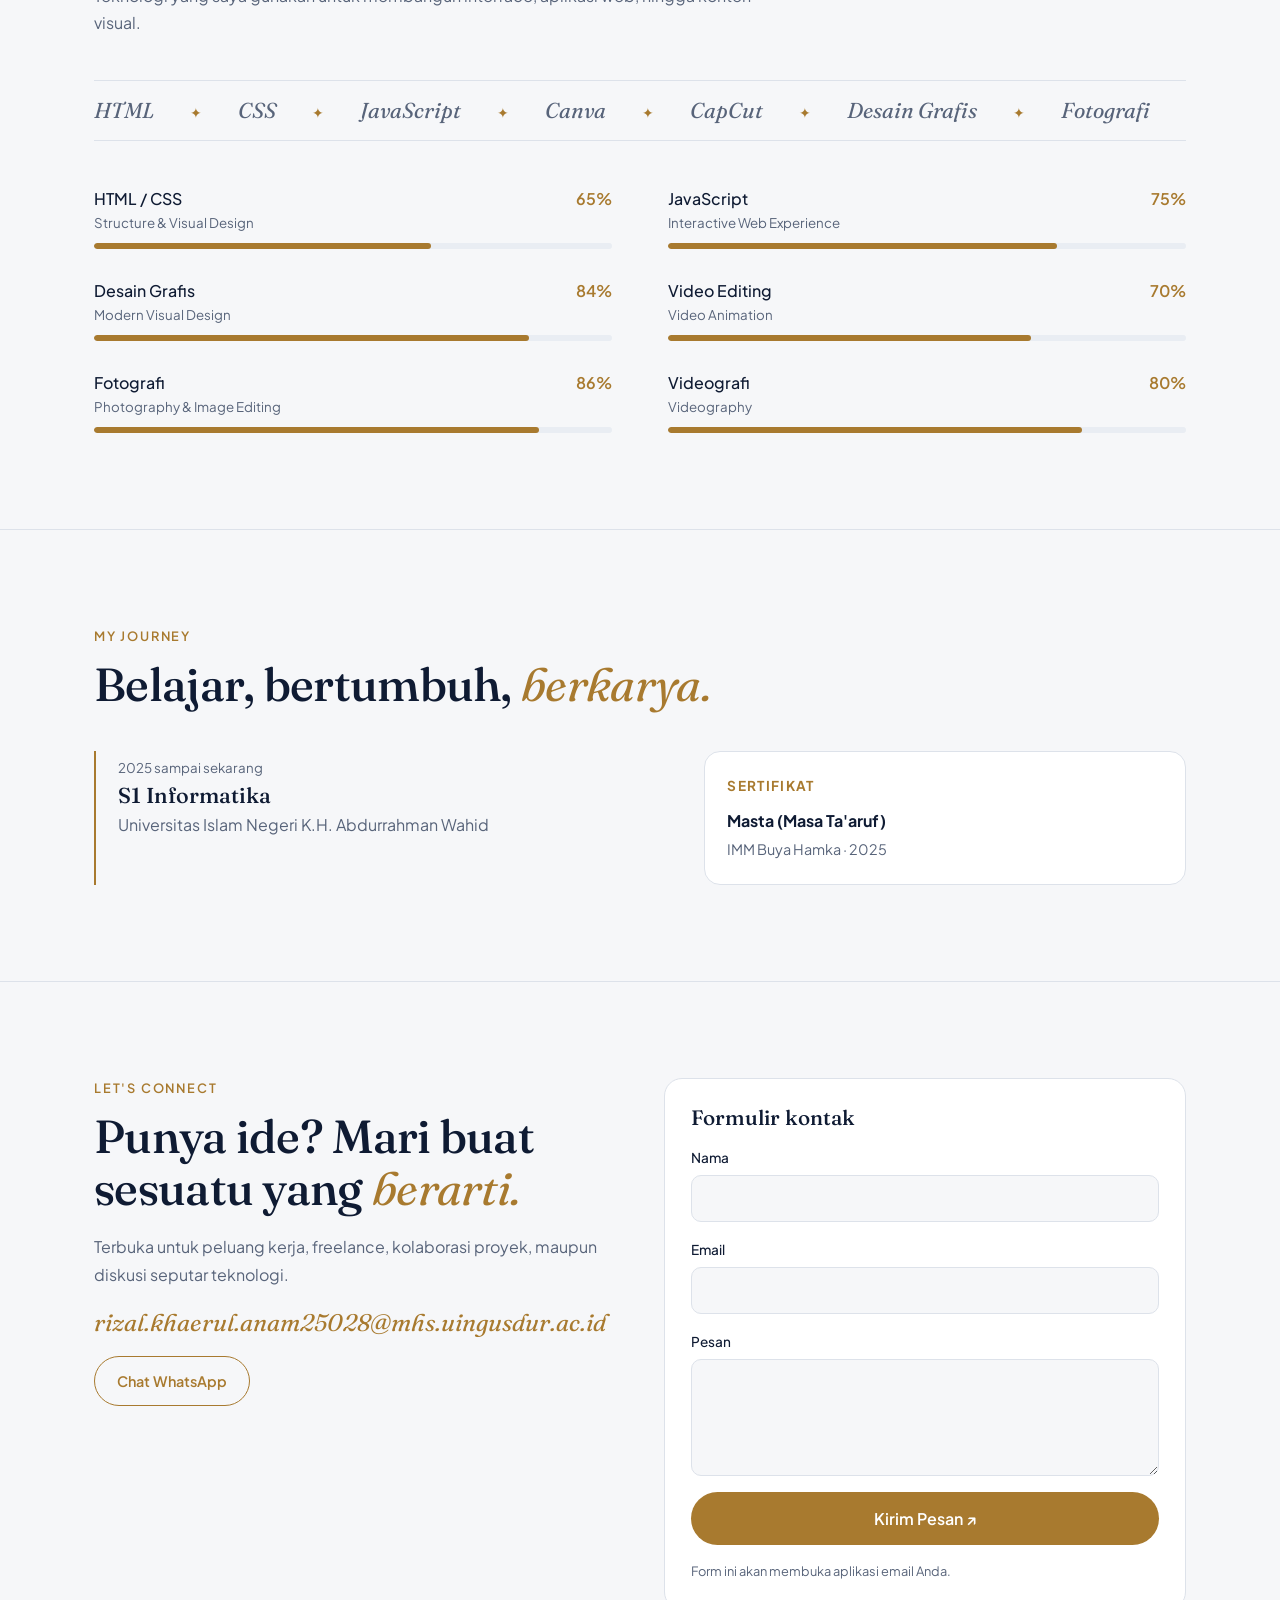
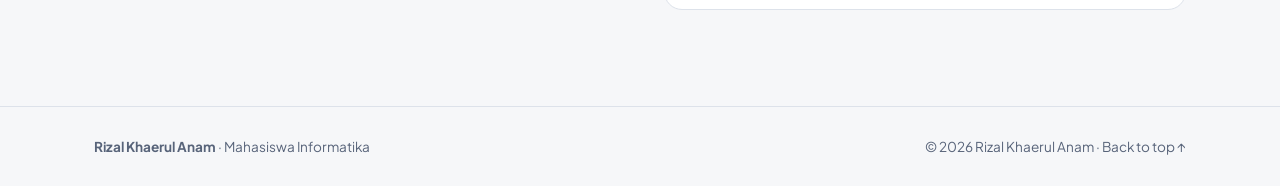
==== commit 112ea5af: "menambahkan kepuasan klien, dan merubah sedikit error pada css tulisan yang tidak terlihat" ====
--- a/index.html
+++ b/index.html
@@ -15,7 +15,7 @@
     <link rel="preconnect" href="https://fonts.googleapis.com" />
     <link rel="preconnect" href="https://fonts.gstatic.com" crossorigin />
     <link
-      href="https://fonts.googleapis.com/css2?family=Fraunces:ital,opsz,wght@0,9..144,500;1,9..144,400&family=Plus+Jakarta+Sans:wght@400;500;600&display=swap"
+      href="https://fonts.googleapis.com/css2?family=Fraunces:ital,opsz,wght@0,9..144,500;1,9..144,400&family=Plus+Jakarta+Sans:wght@400;500;600;700;800&display=swap"
       rel="stylesheet"
     />
     <link rel="icon" type="image/svg+xml" href="assets/favicon.svg" />
@@ -65,22 +65,29 @@
               Mahasiswa Informatika · Web Developer · Desain Grafis · Video
               Editing · Fotografer · Videografer
             </p>
+
+            <!-- Paragraf Hero yang Disempurnakan (Lebih Padat & Punchy) -->
             <p class="lead">
-              Saya membangun website, desain grafis, video editing, dan solusi
-              digital yang cepat, modern, responsif, dan berorientasi pada
-              pengalaman pengguna, untuk bisnis, organisasi, maupun proyek
-              pribadi.
+              Pengembang web & kreator visual yang berfokus menciptakan
+              pengalaman digital responsif, cepat, dan berorientasi pada hasil
+              nyata untuk bisnis maupun proyek Anda.
             </p>
+
+            <!-- CTA Group & Sosial Media -->
             <div class="btns">
-              <a class="btn primary" href="#projects">Lihat Proyek ↗</a
-              ><a class="btn ghost" href="#contact">Mari Terhubung</a>
-            </div>
+              <a class="btn primary" href="#projects">Lihat Proyek ↗</a>
+              <a class="btn ghost btn-secondary" href="#contact"
+                >Mari Terhubung</a
+              >
+            </div>
+
             <div class="social" aria-label="Media sosial">
               <a
                 href="https://github.com/Rizalkhaerulanam-hub"
                 aria-label="GitHub"
                 target="_blank"
                 rel="noopener noreferrer"
+                class="social-icon"
                 >GH</a
               >
               <a
@@ -88,6 +95,7 @@
                 aria-label="LinkedIn"
                 target="_blank"
                 rel="noopener noreferrer"
+                class="social-icon"
                 >in</a
               >
               <a
@@ -95,13 +103,36 @@
                 aria-label="Instagram"
                 target="_blank"
                 rel="noopener noreferrer"
+                class="social-icon"
                 >ig</a
               >
-              <a href="mailto:rizal.khaerul.anam@gmail.com" aria-label="Email"
+              <a
+                href="mailto:rizal.khaerul.anam@gmail.com"
+                aria-label="Email"
+                class="social-icon"
                 >@</a
               >
             </div>
-          </div>
+
+            <!-- Bukti Sosial Above the Fold -->
+            <div class="social-proof-above-fold">
+              <div class="proof-item">
+                <span class="proof-number">15+</span>
+                <span class="proof-label">Proyek Selesai</span>
+              </div>
+              <div class="proof-divider"></div>
+              <div class="proof-item">
+                <span class="proof-number">98%</span>
+                <span class="proof-label">Kepuasan Klien</span>
+              </div>
+              <div class="proof-divider"></div>
+              <div class="proof-item">
+                <span class="proof-number">3+</span>
+                <span class="proof-label">Tahun Pengalaman</span>
+              </div>
+            </div>
+          </div>
+
           <div class="photo">
             <img
               src="assets/profile.webp"
--- a/css/style.css
+++ b/css/style.css
@@ -2,170 +2,1251 @@
    PORTOFOLIO RIZAL KHAERUL ANAM
    Stylesheet utama hasil pemisahan dari index.html
    ========================================================= */
-:root{--bg:#F6F7F9;--surface:#fff;--ink:#0F1B33;--muted:#58647A;--line:#DDE2EA;--accent:#A87A2F;--accent-soft:#F1E7D3;--on-accent:#fff;--panel:#E9EDF3;
---serif:"Fraunces",Georgia,serif;--sans:"Plus Jakarta Sans",system-ui,-apple-system,"Segoe UI",sans-serif;
-padding-top:env(safe-area-inset-top,0px);padding-bottom:env(safe-area-inset-bottom,0px)}
-@media (prefers-color-scheme:dark){:root:not([data-theme="light"]){--bg:#0A1220;--surface:#111C30;--ink:#EAEFF7;--muted:#9AA7BC;--line:#22304A;--accent:#D6AE62;--accent-soft:#2A2518;--on-accent:#0A1220;--panel:#16233B}}
-:root[data-theme="dark"]{--bg:#0A1220;--surface:#111C30;--ink:#EAEFF7;--muted:#9AA7BC;--line:#22304A;--accent:#D6AE62;--accent-soft:#2A2518;--on-accent:#0A1220;--panel:#16233B}
-*,*::before,*::after{box-sizing:border-box}
-html{scroll-behavior:smooth;scroll-padding-top:calc(76px + env(safe-area-inset-top,0px))}
-body{margin:0;background:var(--bg);color:var(--ink);font:400 1rem/1.7 var(--sans);-webkit-font-smoothing:antialiased;overflow-x:hidden}
-a{color:inherit;text-decoration:none}
-:focus-visible{outline:2px solid var(--accent);outline-offset:3px;border-radius:3px}
-.wrap{max-width:1140px;margin:0 auto;padding:0 24px}
-.skip{position:absolute;left:-999px}.skip:focus{left:12px;top:12px;background:var(--ink);color:var(--bg);padding:8px 12px;z-index:50}
-header{position:sticky;top:env(safe-area-inset-top,0px);z-index:20;background:color-mix(in srgb,var(--bg) 88%,transparent);backdrop-filter:blur(10px);border-bottom:1px solid var(--line)}
-header .wrap{display:flex;align-items:center;justify-content:space-between;height:68px;gap:16px}
-.logo{display:flex;align-items:center;gap:10px;font-weight:600}
-.mark{width:34px;height:34px;border-radius:8px;background:var(--ink);color:var(--bg);display:grid;place-items:center;font:500 .9rem var(--serif)}
-nav{display:flex;gap:26px;font-size:.9rem;color:var(--muted)}
-nav a:hover{color:var(--ink)}
-.actions{display:flex;gap:10px;align-items:center}
-.cv{border:1px solid var(--accent);color:var(--accent);padding:8px 16px;border-radius:999px;font-size:.85rem;font-weight:500}
-.cv:hover{background:var(--accent);color:var(--on-accent)}
-.tbtn{width:36px;height:36px;border-radius:50%;border:1px solid var(--line);background:var(--surface);color:var(--ink);cursor:pointer;font-size:1rem}
-@media(max-width:860px){nav{display:none}}
-.hero{padding:88px 0 96px}
-.hero .wrap{display:grid;grid-template-columns:1.15fr .85fr;gap:56px;align-items:center}
-@media(max-width:900px){.hero .wrap{grid-template-columns:1fr}.hero{padding:56px 0}}
-.hi{color:var(--accent);font-weight:600;font-size:.85rem;letter-spacing:.12em;margin:0 0 18px}
-h1{font:500 clamp(2.5rem,6.4vw,4.6rem)/1.04 var(--serif);letter-spacing:-.02em;margin:0 0 22px}
-h1 em,h2 em{font-style:italic;font-weight:400;color:var(--accent)}
-.roles{font-weight:600;margin:0 0 14px}
-.lead{color:var(--muted);max-width:56ch;margin:0 0 30px}
-.btns{display:flex;gap:12px;flex-wrap:wrap;margin-bottom:28px}
-.btn{display:inline-flex;align-items:center;justify-content:center;padding:13px 24px;border-radius:999px;font-weight:500;font-size:.92rem;border:1px solid var(--ink);cursor:pointer;transition:background .2s,color .2s,border-color .2s,transform .2s}
-.btn:hover{transform:translateY(-2px)}
-.btn.primary{background:var(--ink);color:var(--bg)}
-.btn.primary:hover{background:var(--accent);border-color:var(--accent);color:var(--on-accent)}
-.btn.ghost:hover{background:var(--panel)}
-.social{display:flex;gap:10px}
-.social a{width:40px;height:40px;border:1px solid var(--line);border-radius:50%;display:grid;place-items:center;font-size:.8rem;font-weight:600;color:var(--muted);background:var(--surface)}
-.social a:hover{color:var(--accent);border-color:var(--accent)}
-.photo{position:relative;aspect-ratio:4/5;max-width:420px;width:100%;margin-left:auto;border-radius:200px 200px 24px 24px;background:linear-gradient(160deg,var(--ink),#1E3358);display:grid;place-items:center;color:var(--accent);font:500 6rem var(--serif)}
-@media(max-width:900px){.photo{margin:0 auto}}
-.photo .cap{position:absolute;left:0;right:0;bottom:0;padding:18px 22px;color:#fff;font:500 .95rem var(--sans);background:linear-gradient(transparent,rgba(0,0,0,.45));border-radius:0 0 24px 24px}
-.photo .cap small{display:block;font-weight:400;opacity:.8}
-.chip{position:absolute;background:var(--surface);color:var(--ink);border:1px solid var(--line);border-radius:999px;padding:8px 14px;font:500 .8rem var(--sans);box-shadow:0 8px 24px rgba(15,27,51,.12)}
-.c1{left:-20px;top:22%}.c2{right:-14px;top:44%}.c3{left:6%;top:6%}
-.dot{display:inline-block;width:8px;height:8px;border-radius:50%;background:#1F9D55;margin-right:7px}
-@media(max-width:520px){.c1{left:0}.c2{right:0}}
-section{padding:96px 0;border-top:1px solid var(--line)}
-@media(max-width:760px){section{padding:68px 0}}
-.eyebrow{color:var(--accent);font-weight:600;font-size:.8rem;letter-spacing:.14em;margin:0 0 12px}
-h2{font:500 clamp(1.9rem,4vw,2.9rem)/1.12 var(--serif);letter-spacing:-.015em;margin:0 0 18px}
-.sub{color:var(--muted);max-width:56ch;margin:0 0 44px}
-.about{display:grid;grid-template-columns:1.2fr 1fr;gap:56px}
-@media(max-width:860px){.about{grid-template-columns:1fr;gap:32px}}
-.about p{margin:0 0 16px;max-width:60ch}
-.traits{display:grid;gap:12px;margin-top:24px}
-.trait{display:flex;gap:14px;align-items:center;padding:14px 18px;background:var(--surface);border:1px solid var(--line);border-radius:12px;font-weight:500}
-.trait b{color:var(--accent);font:500 1rem var(--serif)}
-blockquote{margin:0;padding:32px;background:var(--ink);color:#EAEFF7;border-radius:20px;align-self:start}
-blockquote p{font:italic 400 1.3rem/1.5 var(--serif);margin:0 0 18px}
-blockquote cite{font-style:normal;font-size:.85rem;color:var(--accent)}
-.grid{display:grid;grid-template-columns:repeat(3,1fr);gap:24px}
-@media(max-width:960px){.grid{grid-template-columns:repeat(2,1fr)}}
-@media(max-width:620px){.grid{grid-template-columns:1fr}}
-.card{background:var(--surface);border:1px solid var(--line);border-radius:16px;overflow:hidden;display:flex;flex-direction:column;transition:border-color .2s,transform .2s}
-.card:hover{border-color:var(--accent);transform:translateY(-3px)}
-.thumb{aspect-ratio:16/10;background:linear-gradient(135deg,var(--panel),var(--accent-soft));display:grid;place-items:center;font:italic 400 3rem var(--serif);color:var(--accent);position:relative}
-.thumb span{position:absolute;left:14px;top:12px;font:600 .72rem var(--sans);letter-spacing:.1em;color:var(--muted)}
-.body{padding:20px 22px 24px;display:flex;flex-direction:column;gap:8px;flex:1}
-.body h3{margin:0;font:500 1.25rem/1.25 var(--serif)}
-.body p{margin:0;color:var(--muted);font-size:.93rem;flex:1}
-.tags{display:flex;gap:6px;flex-wrap:wrap;list-style:none;margin:6px 0 0;padding:0}
-.tags li{font-size:.74rem;padding:4px 10px;border-radius:999px;background:var(--panel);color:var(--muted)}
-.go{margin-top:8px;color:var(--accent);font-weight:600;font-size:.88rem}
-.go:hover{text-decoration:underline;text-underline-offset:4px}
-.soon{opacity:.7}
-.marquee{overflow:hidden;border-block:1px solid var(--line);padding:16px 0;margin-bottom:44px}
-.track{display:flex;gap:36px;width:max-content;animation:slide 32s linear infinite;font:italic 400 1.35rem var(--serif);color:var(--muted)}
-.track span::after{content:"\2726";margin-left:36px;color:var(--accent);font-style:normal;font-size:.9rem}
-@keyframes slide{to{transform:translateX(-50%)}}
-.bars{display:grid;grid-template-columns:repeat(2,1fr);gap:28px 56px}
-@media(max-width:760px){.bars{grid-template-columns:1fr}}
-.bar .row{display:flex;justify-content:space-between;font-weight:500;margin-bottom:8px}
-.bar small{display:block;color:var(--muted);font-weight:400}
-.bar .row b{color:var(--accent);font-weight:600}
-.meter{height:6px;border-radius:99px;background:var(--panel);overflow:hidden}
-.meter i{display:block;height:100%;background:var(--accent);border-radius:99px}
-.jr{display:grid;grid-template-columns:1.2fr 1fr;gap:32px}
-@media(max-width:860px){.jr{grid-template-columns:1fr}}
-.tl{border-left:2px solid var(--accent);padding:2px 0 2px 22px}
-.tl small{color:var(--muted)}
-.tl h3{margin:2px 0;font:500 1.35rem var(--serif)}
-.tl p{margin:0;color:var(--muted)}
-.cert{background:var(--surface);border:1px solid var(--line);border-radius:16px;padding:22px}
-.cert h4{margin:0 0 10px;font-size:.85rem;color:var(--accent);letter-spacing:.1em}
-.cert strong{display:block}.cert span{color:var(--muted);font-size:.9rem}
-.contact{display:grid;grid-template-columns:1fr 1fr;gap:48px}
-@media(max-width:860px){.contact{grid-template-columns:1fr;gap:32px}}
-.mail{font:italic 400 clamp(1.1rem,2.4vw,1.5rem) var(--serif);color:var(--accent);overflow-wrap:anywhere}
-form{background:var(--surface);border:1px solid var(--line);border-radius:18px;padding:26px;display:grid;gap:16px}
-form h3{margin:0;font:500 1.3rem var(--serif)}
-label{display:grid;gap:6px;font-size:.85rem;font-weight:500}
-input,textarea{font:inherit;color:var(--ink);background:var(--bg);border:1px solid var(--line);border-radius:10px;padding:11px 13px;width:100%}
-input:focus,textarea:focus{outline:2px solid var(--accent);outline-offset:1px}
-form button{font:inherit;font-weight:600;background:var(--accent);color:var(--on-accent);border:0;border-radius:999px;padding:13px;cursor:pointer}
-.note{font-size:.8rem;color:var(--muted);margin:0}
-.wa{display:inline-block;margin-top:18px;padding:12px 22px;border:1px solid var(--accent);color:var(--accent);border-radius:999px;font-weight:600;font-size:.9rem}
-.wa:hover{background:var(--accent);color:var(--on-accent)}
-footer{border-top:1px solid var(--line);padding:28px 0;color:var(--muted);font-size:.85rem}
-footer .wrap{display:flex;justify-content:space-between;gap:12px;flex-wrap:wrap}
-@media(prefers-reduced-motion:reduce){.track{animation:none}html{scroll-behavior:auto}}
-
+:root {
+  --bg: #f6f7f9;
+  --surface: #fff;
+  --ink: #0f1b33;
+  --muted: #58647a;
+  --line: #dde2ea;
+  --accent: #a87a2f;
+  --accent-soft: #f1e7d3;
+  --on-accent: #fff;
+  --panel: #e9edf3;
+  --serif: "Fraunces", Georgia, serif;
+  --sans: "Plus Jakarta Sans", system-ui, -apple-system, "Segoe UI", sans-serif;
+  padding-top: env(safe-area-inset-top, 0px);
+  padding-bottom: env(safe-area-inset-bottom, 0px);
+}
+
+@media (prefers-color-scheme: dark) {
+  :root:not([data-theme="light"]) {
+    --bg: #0a1220;
+    --surface: #111c30;
+    --ink: #eaeff7;
+    --muted: #9aa7bc;
+    --line: #22304a;
+    --accent: #d6ae62;
+    --accent-soft: #2a2518;
+    --on-accent: #0a1220;
+    --panel: #16233b;
+  }
+}
+
+:root[data-theme="dark"] {
+  --bg: #0a1220;
+  --surface: #111c30;
+  --ink: #eaeff7;
+  --muted: #9aa7bc;
+  --line: #22304a;
+  --accent: #d6ae62;
+  --accent-soft: #2a2518;
+  --on-accent: #0a1220;
+  --panel: #16233b;
+}
+
+*,
+*::before,
+*::after {
+  box-sizing: border-box;
+}
+
+html {
+  scroll-behavior: smooth;
+  scroll-padding-top: calc(76px + env(safe-area-inset-top, 0px));
+}
+
+body {
+  margin: 0;
+  background: var(--bg);
+  color: var(--ink);
+  font: 400 1rem/1.7 var(--sans);
+  -webkit-font-smoothing: antialiased;
+  overflow-x: hidden;
+}
+
+a {
+  color: inherit;
+  text-decoration: none;
+}
+
+:focus-visible {
+  outline: 2px solid var(--accent);
+  outline-offset: 3px;
+  border-radius: 3px;
+}
+
+.wrap {
+  max-width: 1140px;
+  margin: 0 auto;
+  padding: 0 24px;
+}
+
+.skip {
+  position: absolute;
+  left: -999px;
+}
+
+.skip:focus {
+  left: 12px;
+  top: 12px;
+  background: var(--ink);
+  color: var(--bg);
+  padding: 8px 12px;
+  z-index: 50;
+}
+
+header {
+  position: sticky;
+  top: env(safe-area-inset-top, 0px);
+  z-index: 20;
+  background: color-mix(in srgb, var(--bg) 88%, transparent);
+  -webkit-backdrop-filter: blur(10px);
+  backdrop-filter: blur(10px);
+  border-bottom: 1px solid var(--line);
+}
+
+header .wrap {
+  display: flex;
+  align-items: center;
+  justify-content: space-between;
+  height: 68px;
+  gap: 16px;
+}
+
+.logo {
+  display: flex;
+  align-items: center;
+  gap: 10px;
+  font-weight: 600;
+}
+
+.mark {
+  width: 34px;
+  height: 34px;
+  border-radius: 8px;
+  background: var(--ink);
+  color: var(--bg);
+  display: grid;
+  place-items: center;
+  font: 500 0.9rem var(--serif);
+}
+
+nav {
+  display: flex;
+  gap: 26px;
+  font-size: 0.9rem;
+  color: var(--muted);
+}
+
+nav a:hover {
+  color: var(--ink);
+}
+
+.actions {
+  display: flex;
+  gap: 10px;
+  align-items: center;
+}
+
+.cv {
+  border: 1px solid var(--accent);
+  color: var(--accent);
+  padding: 8px 16px;
+  border-radius: 999px;
+  font-size: 0.85rem;
+  font-weight: 500;
+}
+
+.cv:hover {
+  background: var(--accent);
+  color: var(--on-accent);
+}
+
+.tbtn {
+  width: 36px;
+  height: 36px;
+  border-radius: 50%;
+  border: 1px solid var(--line);
+  background: var(--surface);
+  color: var(--ink);
+  cursor: pointer;
+  font-size: 1rem;
+}
+
+@media (max-width: 860px) {
+  nav {
+    display: none;
+  }
+}
+
+.hero {
+  padding: 88px 0 96px;
+}
+
+.hero .wrap {
+  display: grid;
+  grid-template-columns: 1.15fr 0.85fr;
+  gap: 56px;
+  align-items: center;
+}
+
+@media (max-width: 900px) {
+  .hero .wrap {
+    grid-template-columns: 1fr;
+  }
+
+  .hero {
+    padding: 56px 0;
+  }
+}
+
+.hi {
+  color: var(--accent);
+  font-weight: 600;
+  font-size: 0.85rem;
+  letter-spacing: 0.12em;
+  margin: 0 0 18px;
+}
+
+h1 {
+  font: 500 clamp(2.5rem, 6.4vw, 4.6rem) / 1.04 var(--serif);
+  letter-spacing: -0.02em;
+  margin: 0 0 22px;
+}
+
+h1 em,
+h2 em {
+  font-style: italic;
+  font-weight: 400;
+  color: var(--accent);
+}
+
+.roles {
+  font-weight: 600;
+  margin: 0 0 14px;
+}
+
+.lead {
+  color: var(--muted);
+  max-width: 56ch;
+  margin: 0 0 30px;
+}
+
+.btns {
+  display: flex;
+  gap: 12px;
+  flex-wrap: wrap;
+  margin-bottom: 24px;
+}
+
+.btn {
+  display: inline-flex;
+  align-items: center;
+  justify-content: center;
+  padding: 13px 24px;
+  border-radius: 999px;
+  font-weight: 600;
+  font-size: 0.92rem;
+  border: 1.5px solid var(--ink);
+  cursor: pointer;
+  transition:
+    background 0.2s,
+    color 0.2s,
+    border-color 0.2s,
+    transform 0.2s;
+}
+
+.btn:hover {
+  transform: translateY(-2px);
+}
+
+.btn.primary {
+  background: var(--ink);
+  color: var(--bg);
+  border-color: var(--ink);
+}
+
+.btn.primary:hover {
+  background: var(--accent);
+  border-color: var(--accent);
+  color: var(--on-accent);
+}
+
+/* Kontras Ditingkatkan untuk CTA Sekunder */
+.btn.btn-secondary,
+.btn.ghost {
+  background: var(--surface);
+  color: var(--ink);
+  border: 1.5px solid var(--line);
+}
+
+.btn.btn-secondary:hover,
+.btn.ghost:hover {
+  background: var(--ink);
+  color: var(--bg);
+  border-color: var(--ink);
+}
+
+/* Kontras & Touch Target Ditingkatkan untuk Media Sosial */
+.social {
+  display: flex;
+  gap: 10px;
+  margin-bottom: 32px;
+}
+
+.social a,
+.social .social-icon {
+  width: 42px;
+  height: 42px;
+  border: 1px solid var(--line);
+  border-radius: 50%;
+  display: grid;
+  place-items: center;
+  font-size: 0.85rem;
+  font-weight: 600;
+  color: var(--ink);
+  background: var(--surface);
+  transition: all 0.2s ease;
+}
+
+.social a:hover,
+.social .social-icon:hover {
+  color: var(--on-accent);
+  background: var(--accent);
+  border-color: var(--accent);
+  transform: translateY(-2px);
+}
+
+/* Bukti Sosial Above the Fold */
+.social-proof-above-fold {
+  display: flex;
+  align-items: center;
+  gap: 20px;
+  padding: 16px 20px;
+  background: var(--surface);
+  border: 1px solid var(--line);
+  border-radius: 12px;
+  width: fit-content;
+}
+
+.proof-item {
+  display: flex;
+  flex-direction: column;
+}
+
+.proof-number {
+  font-size: 1.35rem;
+  font-weight: 800;
+  color: var(--accent);
+  line-height: 1;
+}
+
+.proof-label {
+  font-size: 0.8rem;
+  color: var(--muted);
+  margin-top: 4px;
+  font-weight: 500;
+}
+
+.proof-divider {
+  width: 1px;
+  height: 28px;
+  background-color: var(--line);
+}
+
+@media (max-width: 520px) {
+  .social-proof-above-fold {
+    gap: 12px;
+    padding: 12px 16px;
+    width: 100%;
+    justify-content: space-between;
+  }
+
+  .proof-number {
+    font-size: 1.15rem;
+  }
+
+  .proof-label {
+    font-size: 0.72rem;
+  }
+}
+
+.photo {
+  position: relative;
+  aspect-ratio: 4 / 5;
+  max-width: 420px;
+  width: 100%;
+  margin-left: auto;
+  border-radius: 200px 200px 24px 24px;
+  background: linear-gradient(160deg, var(--ink), #1e3358);
+  display: grid;
+  place-items: center;
+  color: var(--accent);
+  font: 500 6rem var(--serif);
+}
+
+@media (max-width: 900px) {
+  .photo {
+    margin: 0 auto;
+  }
+}
+
+.photo .cap {
+  position: absolute;
+  left: 0;
+  right: 0;
+  bottom: 0;
+  padding: 18px 22px;
+  color: #fff;
+  font: 500 0.95rem var(--sans);
+  background: linear-gradient(transparent, rgba(0, 0, 0, 0.45));
+  border-radius: 0 0 24px 24px;
+}
+
+.photo .cap small {
+  display: block;
+  font-weight: 400;
+  opacity: 0.8;
+}
+
+.chip {
+  position: absolute;
+  background: var(--surface);
+  color: var(--ink);
+  border: 1px solid var(--line);
+  border-radius: 999px;
+  padding: 8px 14px;
+  font: 500 0.8rem var(--sans);
+  box-shadow: 0 8px 24px rgba(15, 27, 51, 0.12);
+}
+
+.c1 {
+  left: -20px;
+  top: 22%;
+}
+
+.c2 {
+  right: -14px;
+  top: 44%;
+}
+
+.c3 {
+  left: 6%;
+  top: 6%;
+}
+
+.dot {
+  display: inline-block;
+  width: 8px;
+  height: 8px;
+  border-radius: 50%;
+  background: #1f9d55;
+  margin-right: 7px;
+}
+
+@media (max-width: 520px) {
+  .c1 {
+    left: 0;
+  }
+
+  .c2 {
+    right: 0;
+  }
+}
+
+section {
+  padding: 96px 0;
+  border-top: 1px solid var(--line);
+}
+
+@media (max-width: 760px) {
+  section {
+    padding: 68px 0;
+  }
+}
+
+.eyebrow {
+  color: var(--accent);
+  font-weight: 600;
+  font-size: 0.8rem;
+  letter-spacing: 0.14em;
+  margin: 0 0 12px;
+}
+
+h2 {
+  font: 500 clamp(1.9rem, 4vw, 2.9rem) / 1.12 var(--serif);
+  letter-spacing: -0.015em;
+  margin: 0 0 18px;
+}
+
+.sub {
+  color: var(--muted);
+  max-width: 56ch;
+  margin: 0 0 44px;
+}
+
+.about {
+  display: grid;
+  grid-template-columns: 1.2fr 1fr;
+  gap: 56px;
+}
+
+@media (max-width: 860px) {
+  .about {
+    grid-template-columns: 1fr;
+    gap: 32px;
+  }
+}
+
+.about p {
+  margin: 0 0 16px;
+  max-width: 60ch;
+}
+
+.traits {
+  display: grid;
+  gap: 12px;
+  margin-top: 24px;
+}
+
+.trait {
+  display: flex;
+  gap: 14px;
+  align-items: center;
+  padding: 14px 18px;
+  background: var(--surface);
+  border: 1px solid var(--line);
+  border-radius: 12px;
+  font-weight: 500;
+}
+
+.trait b {
+  color: var(--accent);
+  font: 500 1rem var(--serif);
+}
+
+blockquote {
+  margin: 0;
+  padding: 32px;
+  background: var(--panel);
+  color: var(--ink);
+  border: 1px solid var(--line);
+  border-radius: 20px;
+  align-self: start;
+}
+
+blockquote p {
+  font: italic 400 1.3rem/1.5 var(--serif);
+  margin: 0 0 18px;
+  color: var(--ink);
+}
+
+blockquote cite {
+  font-style: normal;
+  font-size: 0.85rem;
+  color: var(--accent);
+}
+
+.grid {
+  display: grid;
+  grid-template-columns: repeat(3, 1fr);
+  gap: 24px;
+}
+
+@media (max-width: 960px) {
+  .grid {
+    grid-template-columns: repeat(2, 1fr);
+  }
+}
+
+@media (max-width: 620px) {
+  .grid {
+    grid-template-columns: 1fr;
+  }
+}
+
+.card {
+  background: var(--surface);
+  border: 1px solid var(--line);
+  border-radius: 16px;
+  overflow: hidden;
+  display: flex;
+  flex-direction: column;
+  transition:
+    border-color 0.2s,
+    transform 0.2s;
+}
+
+.card:hover {
+  border-color: var(--accent);
+  transform: translateY(-3px);
+}
+
+.thumb {
+  aspect-ratio: 16 / 10;
+  background: linear-gradient(135deg, var(--panel), var(--accent-soft));
+  display: grid;
+  place-items: center;
+  font: italic 400 3rem var(--serif);
+  color: var(--accent);
+  position: relative;
+}
+
+.thumb span {
+  position: absolute;
+  left: 14px;
+  top: 12px;
+  font: 600 0.72rem var(--sans);
+  letter-spacing: 0.1em;
+  color: var(--muted);
+}
+
+.body {
+  padding: 20px 22px 24px;
+  display: flex;
+  flex-direction: column;
+  gap: 8px;
+  flex: 1;
+}
+
+.body h3 {
+  margin: 0;
+  font: 500 1.25rem/1.25 var(--serif);
+}
+
+.body p {
+  margin: 0;
+  color: var(--muted);
+  font-size: 0.93rem;
+  flex: 1;
+}
+
+.tags {
+  display: flex;
+  gap: 6px;
+  flex-wrap: wrap;
+  list-style: none;
+  margin: 6px 0 0;
+  padding: 0;
+}
+
+.tags li {
+  font-size: 0.74rem;
+  padding: 4px 10px;
+  border-radius: 999px;
+  background: var(--panel);
+  color: var(--muted);
+}
+
+.go {
+  margin-top: 8px;
+  color: var(--accent);
+  font-weight: 600;
+  font-size: 0.88rem;
+}
+
+.go:hover {
+  text-decoration: underline;
+  text-underline-offset: 4px;
+}
+
+.soon {
+  opacity: 0.7;
+}
+
+.marquee {
+  overflow: hidden;
+  border-block: 1px solid var(--line);
+  padding: 16px 0;
+  margin-bottom: 44px;
+}
+
+.track {
+  display: flex;
+  gap: 36px;
+  width: max-content;
+  animation: slide 32s linear infinite;
+  font: italic 400 1.35rem var(--serif);
+  color: var(--muted);
+}
+
+.track span::after {
+  content: "\2726";
+  margin-left: 36px;
+  color: var(--accent);
+  font-style: normal;
+  font-size: 0.9rem;
+}
+
+@keyframes slide {
+  to {
+    transform: translateX(-50%);
+  }
+}
+
+.bars {
+  display: grid;
+  grid-template-columns: repeat(2, 1fr);
+  gap: 28px 56px;
+}
+
+@media (max-width: 760px) {
+  .bars {
+    grid-template-columns: 1fr;
+  }
+}
+
+.bar .row {
+  display: flex;
+  justify-content: space-between;
+  font-weight: 500;
+  margin-bottom: 8px;
+}
+
+.bar small {
+  display: block;
+  color: var(--muted);
+  font-weight: 400;
+}
+
+.bar .row b {
+  color: var(--accent);
+  font-weight: 600;
+}
+
+.meter {
+  height: 6px;
+  border-radius: 99px;
+  background: var(--panel);
+  overflow: hidden;
+}
+
+.meter i {
+  display: block;
+  height: 100%;
+  background: var(--accent);
+  border-radius: 99px;
+}
+
+.jr {
+  display: grid;
+  grid-template-columns: 1.2fr 1fr;
+  gap: 32px;
+}
+
+@media (max-width: 860px) {
+  .jr {
+    grid-template-columns: 1fr;
+  }
+}
+
+.tl {
+  border-left: 2px solid var(--accent);
+  padding: 2px 0 2px 22px;
+}
+
+.tl small {
+  color: var(--muted);
+}
+
+.tl h3 {
+  margin: 2px 0;
+  font: 500 1.35rem var(--serif);
+}
+
+.tl p {
+  margin: 0;
+  color: var(--muted);
+}
+
+.cert {
+  background: var(--surface);
+  border: 1px solid var(--line);
+  border-radius: 16px;
+  padding: 22px;
+}
+
+.cert h4 {
+  margin: 0 0 10px;
+  font-size: 0.85rem;
+  color: var(--accent);
+  letter-spacing: 0.1em;
+}
+
+.cert strong {
+  display: block;
+}
+
+.cert span {
+  color: var(--muted);
+  font-size: 0.9rem;
+}
+
+.contact {
+  display: grid;
+  grid-template-columns: 1fr 1fr;
+  gap: 48px;
+}
+
+@media (max-width: 860px) {
+  .contact {
+    grid-template-columns: 1fr;
+    gap: 32px;
+  }
+}
+
+.mail {
+  font: italic 400 clamp(1.1rem, 2.4vw, 1.5rem) var(--serif);
+  color: var(--accent);
+  overflow-wrap: anywhere;
+}
+
+form {
+  background: var(--surface);
+  border: 1px solid var(--line);
+  border-radius: 18px;
+  padding: 26px;
+  display: grid;
+  gap: 16px;
+}
+
+form h3 {
+  margin: 0;
+  font: 500 1.3rem var(--serif);
+}
+
+label {
+  display: grid;
+  gap: 6px;
+  font-size: 0.85rem;
+  font-weight: 500;
+}
+
+input,
+textarea {
+  font: inherit;
+  color: var(--ink);
+  background: var(--bg);
+  border: 1px solid var(--line);
+  border-radius: 10px;
+  padding: 11px 13px;
+  width: 100%;
+}
+
+input:focus,
+textarea:focus {
+  outline: 2px solid var(--accent);
+  outline-offset: 1px;
+}
+
+form button {
+  font: inherit;
+  font-weight: 600;
+  background: var(--accent);
+  color: var(--on-accent);
+  border: 0;
+  border-radius: 999px;
+  padding: 13px;
+  cursor: pointer;
+}
+
+.note {
+  font-size: 0.8rem;
+  color: var(--muted);
+  margin: 0;
+}
+
+.wa {
+  display: inline-block;
+  margin-top: 18px;
+  padding: 12px 22px;
+  border: 1px solid var(--accent);
+  color: var(--accent);
+  border-radius: 999px;
+  font-weight: 600;
+  font-size: 0.9rem;
+}
+
+.wa:hover {
+  background: var(--accent);
+  color: var(--on-accent);
+}
+
+footer {
+  border-top: 1px solid var(--line);
+  padding: 28px 0;
+  color: var(--muted);
+  font-size: 0.85rem;
+}
+
+footer .wrap {
+  display: flex;
+  justify-content: space-between;
+  gap: 12px;
+  flex-wrap: wrap;
+}
+
+@media (prefers-reduced-motion: reduce) {
+  .track {
+    animation: none;
+  }
+
+  html {
+    scroll-behavior: auto;
+  }
+}
 
 /* Detail pages: styles for navigation and components used by Canva/Video pages. */
-.photo > img{position:absolute;inset:0;width:100%;height:100%;object-fit:cover;border-radius:inherit}
-.photo .cap{z-index:1}
-.thumb{overflow:hidden}
-.thumb>img{position:absolute;inset:0;width:100%;height:100%;object-fit:cover;display:block}
-.thumb>span{z-index:1;background:rgba(255,255,255,.88);padding:5px 8px;border-radius:6px}
-[data-theme="dark"] .thumb>span{background:rgba(10,18,32,.86)}
-.skip-link{position:absolute;left:-9999px;top:8px;z-index:1000;background:var(--surface);color:var(--ink);padding:10px 14px;border:2px solid var(--accent);border-radius:8px}
-.skip-link:focus{left:12px}
-.site-header{position:sticky;top:0;z-index:30;background:var(--bg);border-bottom:1px solid var(--line)}
-.container{width:min(1140px,100%);margin-inline:auto;padding-inline:24px}
-.site-header .nav{min-height:72px;display:flex;align-items:center;justify-content:space-between;gap:18px}
-.brand{display:flex;align-items:center;gap:10px;font-weight:600}
-.brand-mark{display:inline-grid;place-items:center;width:38px;height:38px;border-radius:10px;background:var(--ink);color:var(--bg);font-family:var(--serif);font-weight:600}
-.brand-name{white-space:nowrap}
-.nav-menu{display:flex;align-items:center;gap:22px}
-.nav-link{color:var(--muted);font-size:.92rem}
-.nav-link:hover,.nav-link:focus-visible{color:var(--accent)}
-.theme-toggle,.menu-toggle{min-width:40px;min-height:40px;border:1px solid var(--line);border-radius:50%;background:var(--surface);color:var(--ink);cursor:pointer}
-.menu-toggle{display:none;border-radius:10px;padding:9px;flex-direction:column;align-items:center;justify-content:center;gap:4px}
-.menu-toggle span{display:block;width:18px;height:2px;background:currentColor}
-.section{padding:72px 0 96px;border-top:0}
-.page-hero{max-width:760px;margin:0 auto 38px}
-.back-link{display:inline-block;margin-bottom:26px;color:var(--accent);font-weight:600}
-.heading-note{color:var(--muted);max-width:65ch}
-.eyebrow span{display:inline-block;width:7px;height:7px;border-radius:50%;background:var(--accent);margin-right:8px}
-.project-grid{display:grid;grid-template-columns:repeat(2,minmax(0,1fr));gap:24px}
-.project-card{overflow:hidden;border:1px solid var(--line);border-radius:18px;background:var(--surface);transition:transform .2s,border-color .2s}
-.project-card:hover{transform:translateY(-3px);border-color:var(--accent)}
-.project-image img{display:block;width:100%;height:auto;aspect-ratio:1024/667;object-fit:cover}
-.project-info{padding:22px}
-.project-index,.project-type{font-size:.78rem;color:var(--accent);font-weight:600;margin-right:10px}
-.project-info h3{margin:12px 0 8px;font:500 1.35rem/1.25 var(--serif)}
-.project-info p{color:var(--muted)}
-.media-placeholder{aspect-ratio:16/9;display:grid;place-items:center;background:linear-gradient(135deg,var(--panel),var(--accent-soft));color:var(--accent);font-weight:700}
-.btn-primary,.btn-secondary{display:inline-flex;align-items:center;justify-content:center;gap:8px;padding:11px 18px;border-radius:999px;border:1px solid var(--accent);font-weight:600}
-.btn-primary{background:var(--accent);color:var(--on-accent)}
-.btn-secondary{background:transparent;color:var(--accent)}
-.page-footer{border-top:1px solid var(--line);padding:28px 0;color:var(--muted)}
-.footer-inner{display:flex;align-items:center;justify-content:space-between;gap:18px;flex-wrap:wrap}
-.footer-inner>div:first-child{display:grid;grid-template-columns:auto 1fr;align-items:center;column-gap:10px}
-.footer-inner small{grid-column:2}
-.footer-links{display:flex;gap:18px;flex-wrap:wrap;font-size:.85rem}
-@media(max-width:860px){
-  .site-header .nav{min-height:64px}
-  .menu-toggle{display:flex}
-  .nav-menu{display:none;position:absolute;top:calc(100% + 1px);left:0;right:0;padding:16px 24px 22px;background:var(--bg);border-bottom:1px solid var(--line);box-shadow:0 12px 20px rgba(0,0,0,.08);flex-direction:column;align-items:stretch;gap:0}
-  .nav-menu.is-open{display:flex}
-  .nav-link{padding:12px 0;border-bottom:1px solid var(--line)}
-  .project-grid{grid-template-columns:1fr}
-}
-@media(max-width:480px){.container{padding-inline:18px}.brand-name{white-space:normal;font-size:.9rem}.section{padding:48px 0 64px}.project-info{padding:18px}}
-@media(prefers-reduced-motion:reduce){*,*::before,*::after{scroll-behavior:auto!important;animation-duration:.01ms!important;animation-iteration-count:1!important;transition-duration:.01ms!important}}
+.photo > img {
+  position: absolute;
+  inset: 0;
+  width: 100%;
+  height: 100%;
+  object-fit: cover;
+  border-radius: inherit;
+}
+
+.photo .cap {
+  z-index: 1;
+}
+
+.thumb {
+  overflow: hidden;
+}
+
+.thumb > img {
+  position: absolute;
+  inset: 0;
+  width: 100%;
+  height: 100%;
+  object-fit: cover;
+  display: block;
+}
+
+.thumb > span {
+  z-index: 1;
+  background: rgba(255, 255, 255, 0.88);
+  padding: 5px 8px;
+  border-radius: 6px;
+}
+
+[data-theme="dark"] .thumb > span {
+  background: rgba(10, 18, 32, 0.86);
+}
+
+.skip-link {
+  position: absolute;
+  left: -9999px;
+  top: 8px;
+  z-index: 1000;
+  background: var(--surface);
+  color: var(--ink);
+  padding: 10px 14px;
+  border: 2px solid var(--accent);
+  border-radius: 8px;
+}
+
+.skip-link:focus {
+  left: 12px;
+}
+
+.site-header {
+  position: sticky;
+  top: 0;
+  z-index: 30;
+  background: var(--bg);
+  border-bottom: 1px solid var(--line);
+}
+
+.container {
+  width: min(1140px, 100%);
+  margin-inline: auto;
+  padding-inline: 24px;
+}
+
+.site-header .nav {
+  min-height: 72px;
+  display: flex;
+  align-items: center;
+  justify-content: space-between;
+  gap: 18px;
+}
+
+.brand {
+  display: flex;
+  align-items: center;
+  gap: 10px;
+  font-weight: 600;
+}
+
+.brand-mark {
+  display: inline-grid;
+  place-items: center;
+  width: 38px;
+  height: 38px;
+  border-radius: 10px;
+  background: var(--ink);
+  color: var(--bg);
+  font-family: var(--serif);
+  font-weight: 600;
+}
+
+.brand-name {
+  white-space: nowrap;
+}
+
+.nav-menu {
+  display: flex;
+  align-items: center;
+  gap: 22px;
+}
+
+.nav-link {
+  color: var(--muted);
+  font-size: 0.92rem;
+}
+
+.nav-link:hover,
+.nav-link:focus-visible {
+  color: var(--accent);
+}
+
+.theme-toggle,
+.menu-toggle {
+  min-width: 40px;
+  min-height: 40px;
+  border: 1px solid var(--line);
+  border-radius: 50%;
+  background: var(--surface);
+  color: var(--ink);
+  cursor: pointer;
+}
+
+.menu-toggle {
+  display: none;
+  border-radius: 10px;
+  padding: 9px;
+  flex-direction: column;
+  align-items: center;
+  justify-content: center;
+  gap: 4px;
+}
+
+.menu-toggle span {
+  display: block;
+  width: 18px;
+  height: 2px;
+  background: currentColor;
+}
+
+.section {
+  padding: 72px 0 96px;
+  border-top: 0;
+}
+
+.page-hero {
+  max-width: 760px;
+  margin: 0 auto 38px;
+}
+
+.back-link {
+  display: inline-block;
+  margin-bottom: 26px;
+  color: var(--accent);
+  font-weight: 600;
+}
+
+.heading-note {
+  color: var(--muted);
+  max-width: 65ch;
+}
+
+.eyebrow span {
+  display: inline-block;
+  width: 7px;
+  height: 7px;
+  border-radius: 50%;
+  background: var(--accent);
+  margin-right: 8px;
+}
+
+.project-grid {
+  display: grid;
+  grid-template-columns: repeat(2, minmax(0, 1fr));
+  gap: 24px;
+}
+
+.project-card {
+  overflow: hidden;
+  border: 1px solid var(--line);
+  border-radius: 18px;
+  background: var(--surface);
+  transition:
+    transform 0.2s,
+    border-color 0.2s;
+}
+
+.project-card:hover {
+  transform: translateY(-3px);
+  border-color: var(--accent);
+}
+
+.project-image img {
+  display: block;
+  width: 100%;
+  height: auto;
+  aspect-ratio: 1024 / 667;
+  object-fit: cover;
+}
+
+.project-info {
+  padding: 22px;
+}
+
+.project-index,
+.project-type {
+  font-size: 0.78rem;
+  color: var(--accent);
+  font-weight: 600;
+  margin-right: 10px;
+}
+
+.project-info h3 {
+  margin: 12px 0 8px;
+  font: 500 1.35rem/1.25 var(--serif);
+}
+
+.project-info p {
+  color: var(--muted);
+}
+
+.media-placeholder {
+  aspect-ratio: 16 / 9;
+  display: grid;
+  place-items: center;
+  background: linear-gradient(135deg, var(--panel), var(--accent-soft));
+  color: var(--accent);
+  font-weight: 700;
+}
+
+.btn-primary,
+.btn-secondary {
+  display: inline-flex;
+  align-items: center;
+  justify-content: center;
+  gap: 8px;
+  padding: 11px 18px;
+  border-radius: 999px;
+  border: 1px solid var(--accent);
+  font-weight: 600;
+}
+
+.btn-primary {
+  background: var(--accent);
+  color: var(--on-accent);
+}
+
+.btn-secondary {
+  background: transparent;
+  color: var(--accent);
+}
+
+.page-footer {
+  border-top: 1px solid var(--line);
+  padding: 28px 0;
+  color: var(--muted);
+}
+
+.footer-inner {
+  display: flex;
+  align-items: center;
+  justify-content: space-between;
+  gap: 18px;
+  flex-wrap: wrap;
+}
+
+.footer-inner > div:first-child {
+  display: grid;
+  grid-template-columns: auto 1fr;
+  align-items: center;
+  column-gap: 10px;
+}
+
+.footer-inner small {
+  grid-column: 2;
+}
+
+.footer-links {
+  display: flex;
+  gap: 18px;
+  flex-wrap: wrap;
+  font-size: 0.85rem;
+}
+
+@media (max-width: 860px) {
+  .site-header .nav {
+    min-height: 64px;
+  }
+
+  .menu-toggle {
+    display: flex;
+  }
+
+  .nav-menu {
+    display: none;
+    position: absolute;
+    top: calc(100% + 1px);
+    left: 0;
+    right: 0;
+    padding: 16px 24px 22px;
+    background: var(--bg);
+    border-bottom: 1px solid var(--line);
+    box-shadow: 0 12px 20px rgba(0, 0, 0, 0.08);
+    flex-direction: column;
+    align-items: stretch;
+    gap: 0;
+  }
+
+  .nav-menu.is-open {
+    display: flex;
+  }
+
+  .nav-link {
+    padding: 12px 0;
+    border-bottom: 1px solid var(--line);
+  }
+
+  .project-grid {
+    grid-template-columns: 1fr;
+  }
+}
+
+@media (max-width: 480px) {
+  .container {
+    padding-inline: 18px;
+  }
+
+  .brand-name {
+    white-space: normal;
+    font-size: 0.9rem;
+  }
+
+  .section {
+    padding: 48px 0 64px;
+  }
+
+  .project-info {
+    padding: 18px;
+  }
+}
+
+@media (prefers-reduced-motion: reduce) {
+  *,
+  *::before,
+  *::after {
+    scroll-behavior: auto !important;
+    animation-duration: 0.01ms !important;
+    animation-iteration-count: 1 !important;
+    transition-duration: 0.01ms !important;
+  }
+}
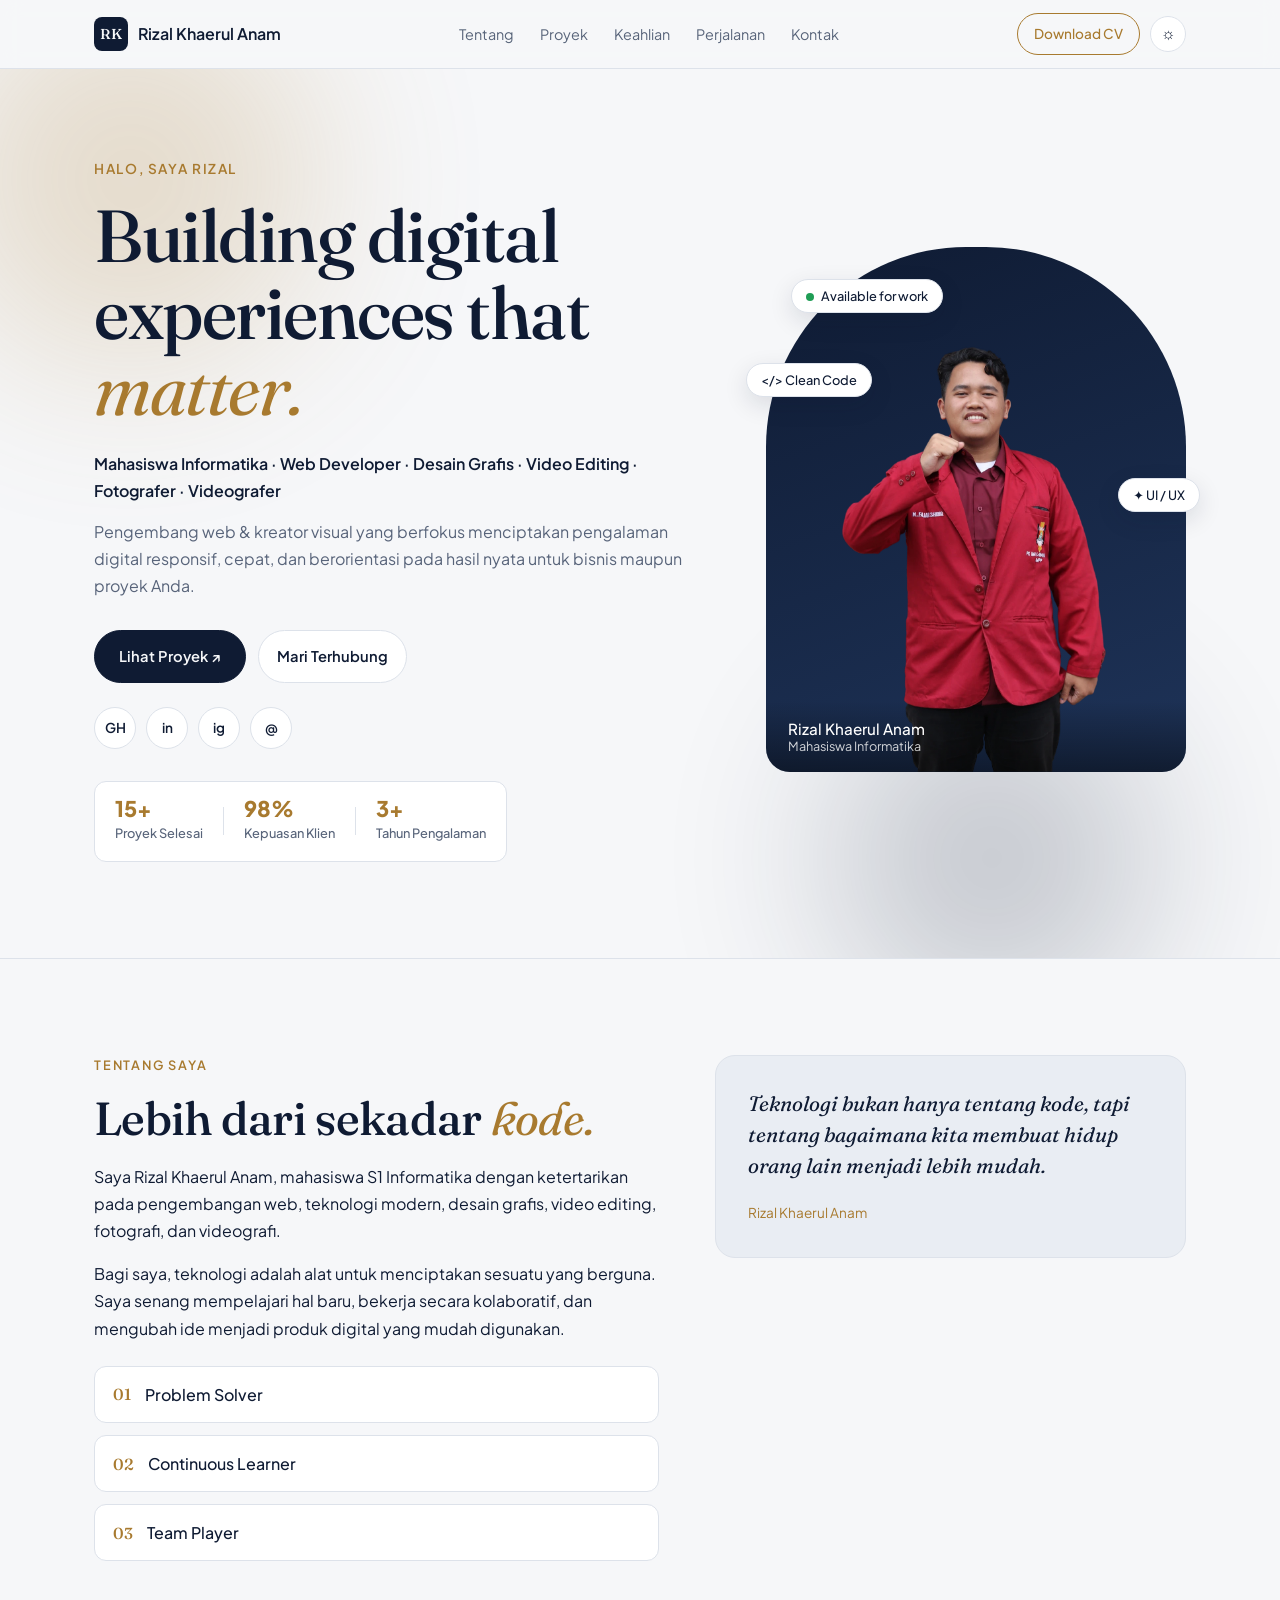
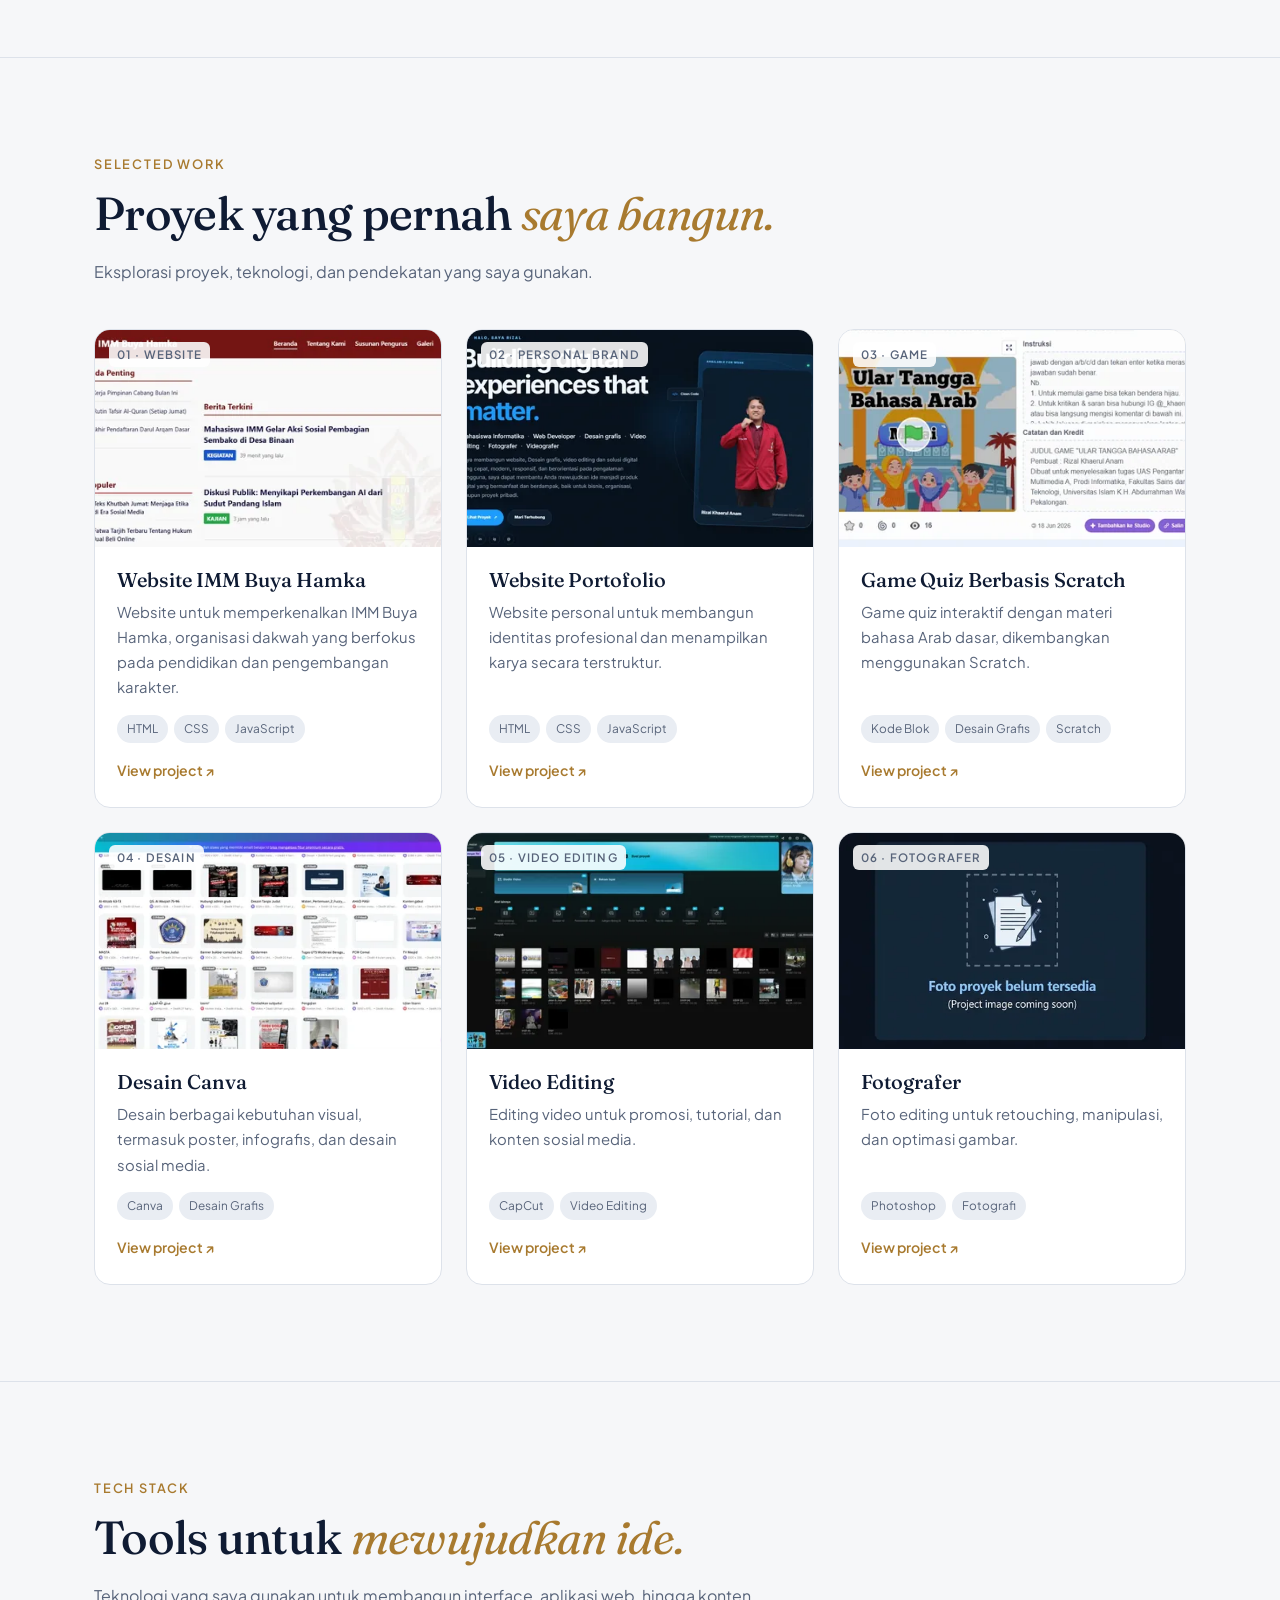
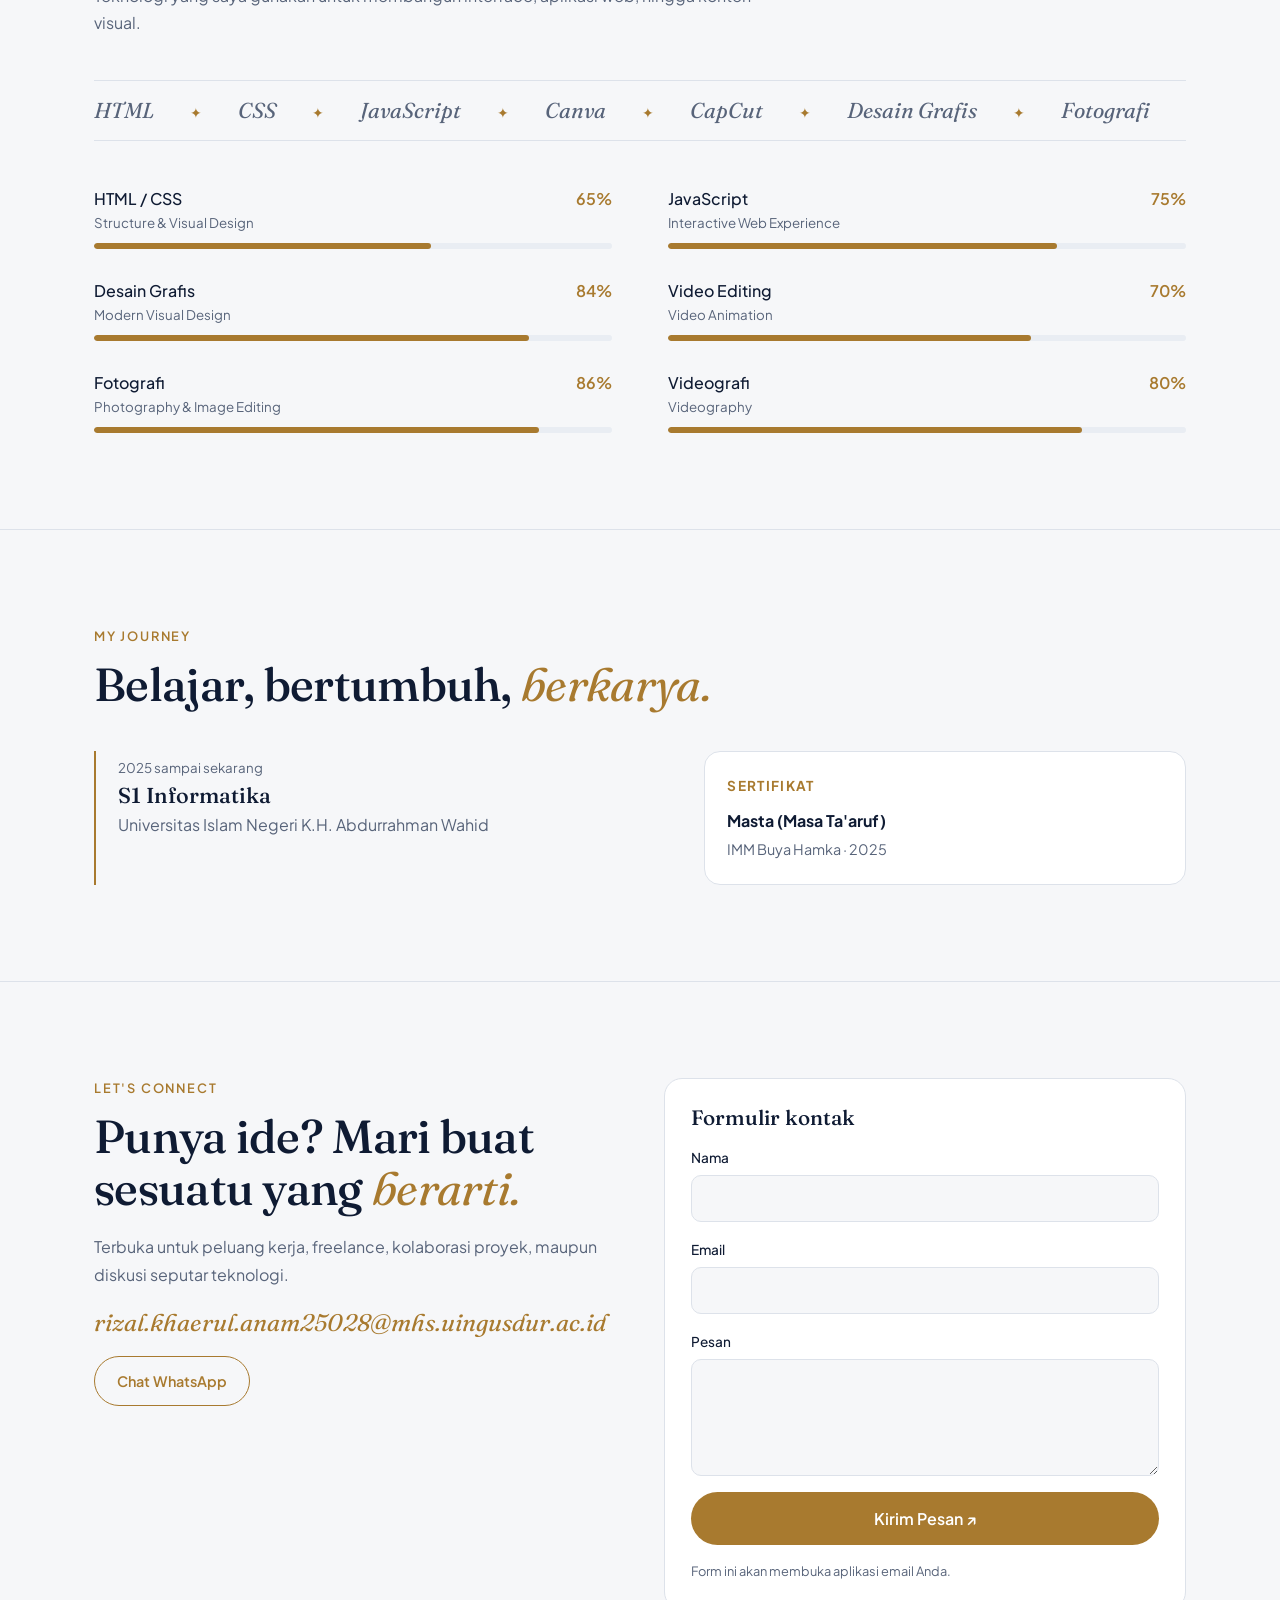
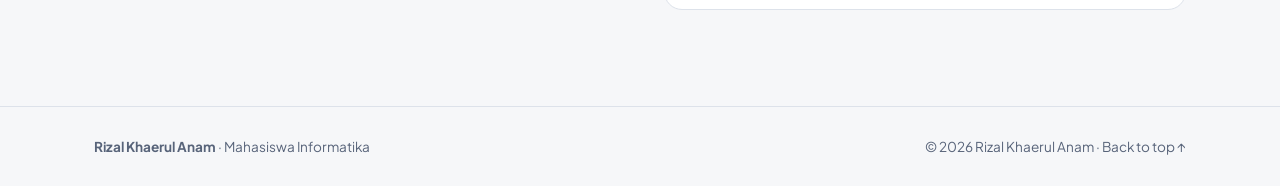
==== commit 1b7d0d25: "memperbaiki error dan menambah animasi gradasi pada bacground" ====
--- a/index.html
+++ b/index.html
@@ -57,6 +57,12 @@
 
     <main id="main">
       <div class="hero" id="home">
+        <!-- Element Animasi Background Opsi 1 (Glowing Blobs) -->
+        <div class="hero-bg-anim" aria-hidden="true">
+          <div class="blob blob-1"></div>
+          <div class="blob blob-2"></div>
+        </div>
+
         <div class="wrap">
           <div>
             <p class="hi">HALO, SAYA RIZAL</p>
@@ -66,7 +72,7 @@
               Editing · Fotografer · Videografer
             </p>
 
-            <!-- Paragraf Hero yang Disempurnakan (Lebih Padat & Punchy) -->
+            <!-- Paragraf Hero yang Disempurnakan -->
             <p class="lead">
               Pengembang web & kreator visual yang berfokus menciptakan
               pengalaman digital responsif, cepat, dan berorientasi pada hasil
--- a/css/style.css
+++ b/css/style.css
@@ -1250,3 +1250,69 @@
     transition-duration: 0.01ms !important;
   }
 }
+
+/* =========================================================
+   ANIMASI BACKGROUND HERO (GLOWING BLOBS)
+   ========================================================= */
+.hero {
+  position: relative;
+  overflow: hidden; /* Mencegah scrollbar muncul karena elemen meluap */
+}
+
+.hero .wrap {
+  position: relative;
+  z-index: 2; /* Memastikan teks dan foto berada di atas animasi */
+}
+
+.hero-bg-anim {
+  position: absolute;
+  inset: 0;
+  z-index: 1;
+  pointer-events: none;
+}
+
+.blob {
+  position: absolute;
+  border-radius: 50%;
+  filter: blur(90px);
+  opacity: 0.22;
+  animation: floatBlob 14s infinite alternate ease-in-out;
+}
+
+/* Blob 1 - Akses Warna Emas/Accent */
+.blob-1 {
+  width: 380px;
+  height: 380px;
+  background: var(--accent);
+  top: -80px;
+  left: -60px;
+}
+
+/* Blob 2 - Akses Warna Ink/Navy */
+.blob-2 {
+  width: 320px;
+  height: 320px;
+  background: var(--ink);
+  bottom: -60px;
+  right: 10%;
+  animation-delay: -7s;
+}
+
+@keyframes floatBlob {
+  0% {
+    transform: translate(0, 0) scale(1);
+  }
+  50% {
+    transform: translate(70px, 50px) scale(1.1);
+  }
+  100% {
+    transform: translate(-50px, 90px) scale(0.95);
+  }
+}
+
+/* Mematikan animasi jika pengguna mengaktifkan mode hemat gerak */
+@media (prefers-reduced-motion: reduce) {
+  .blob {
+    animation: none;
+  }
+}
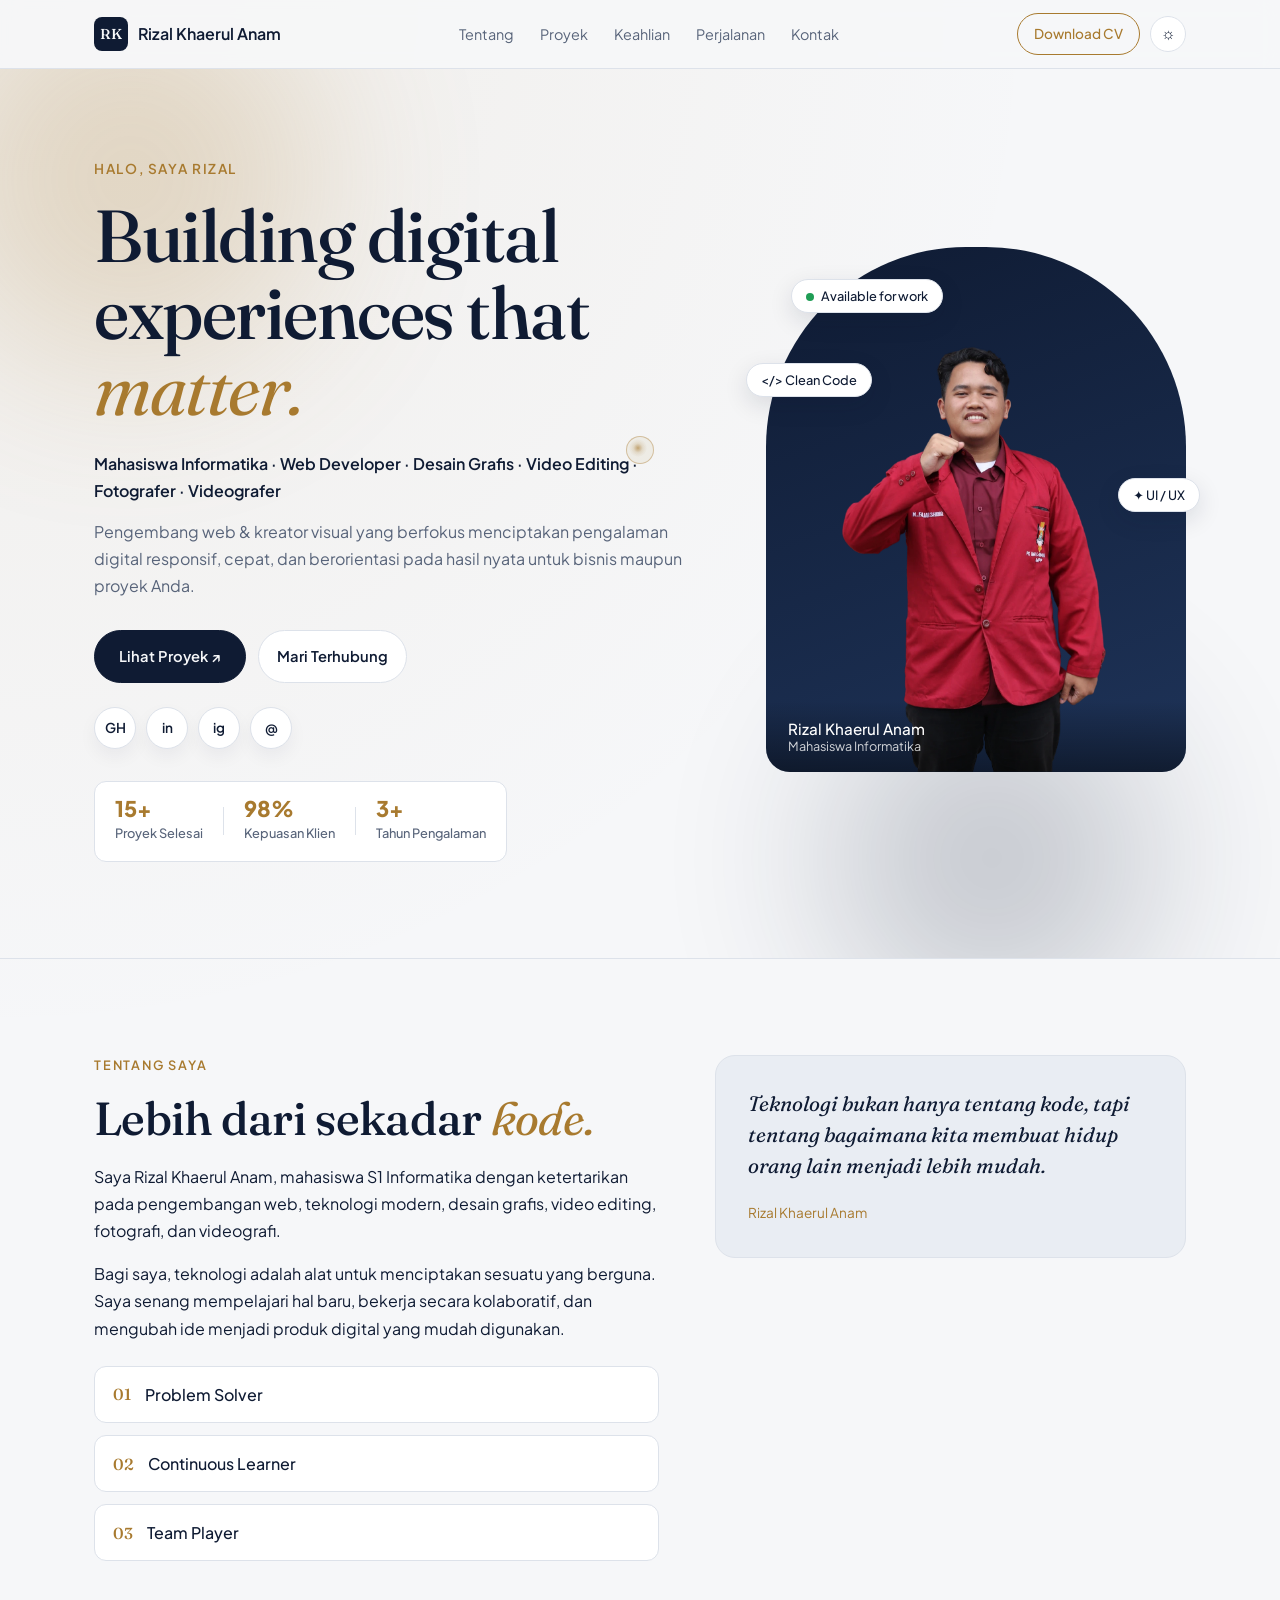
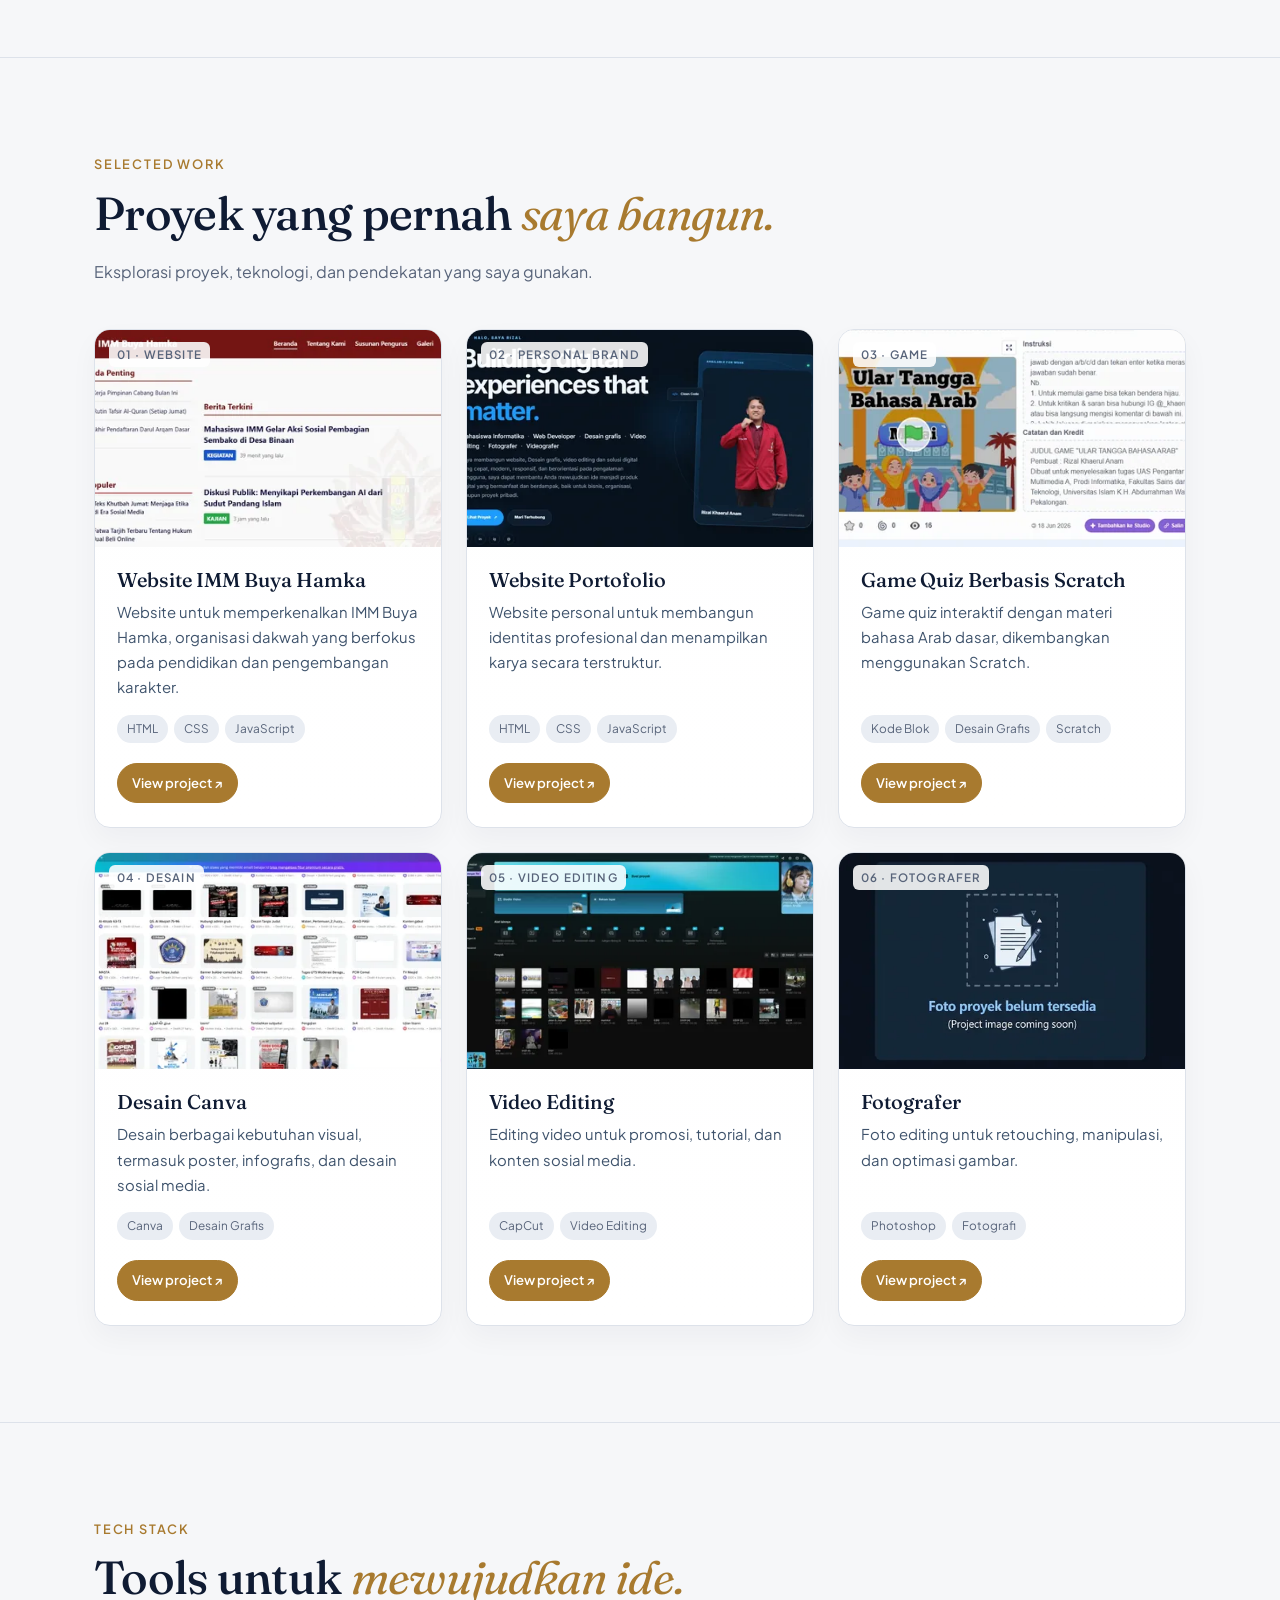
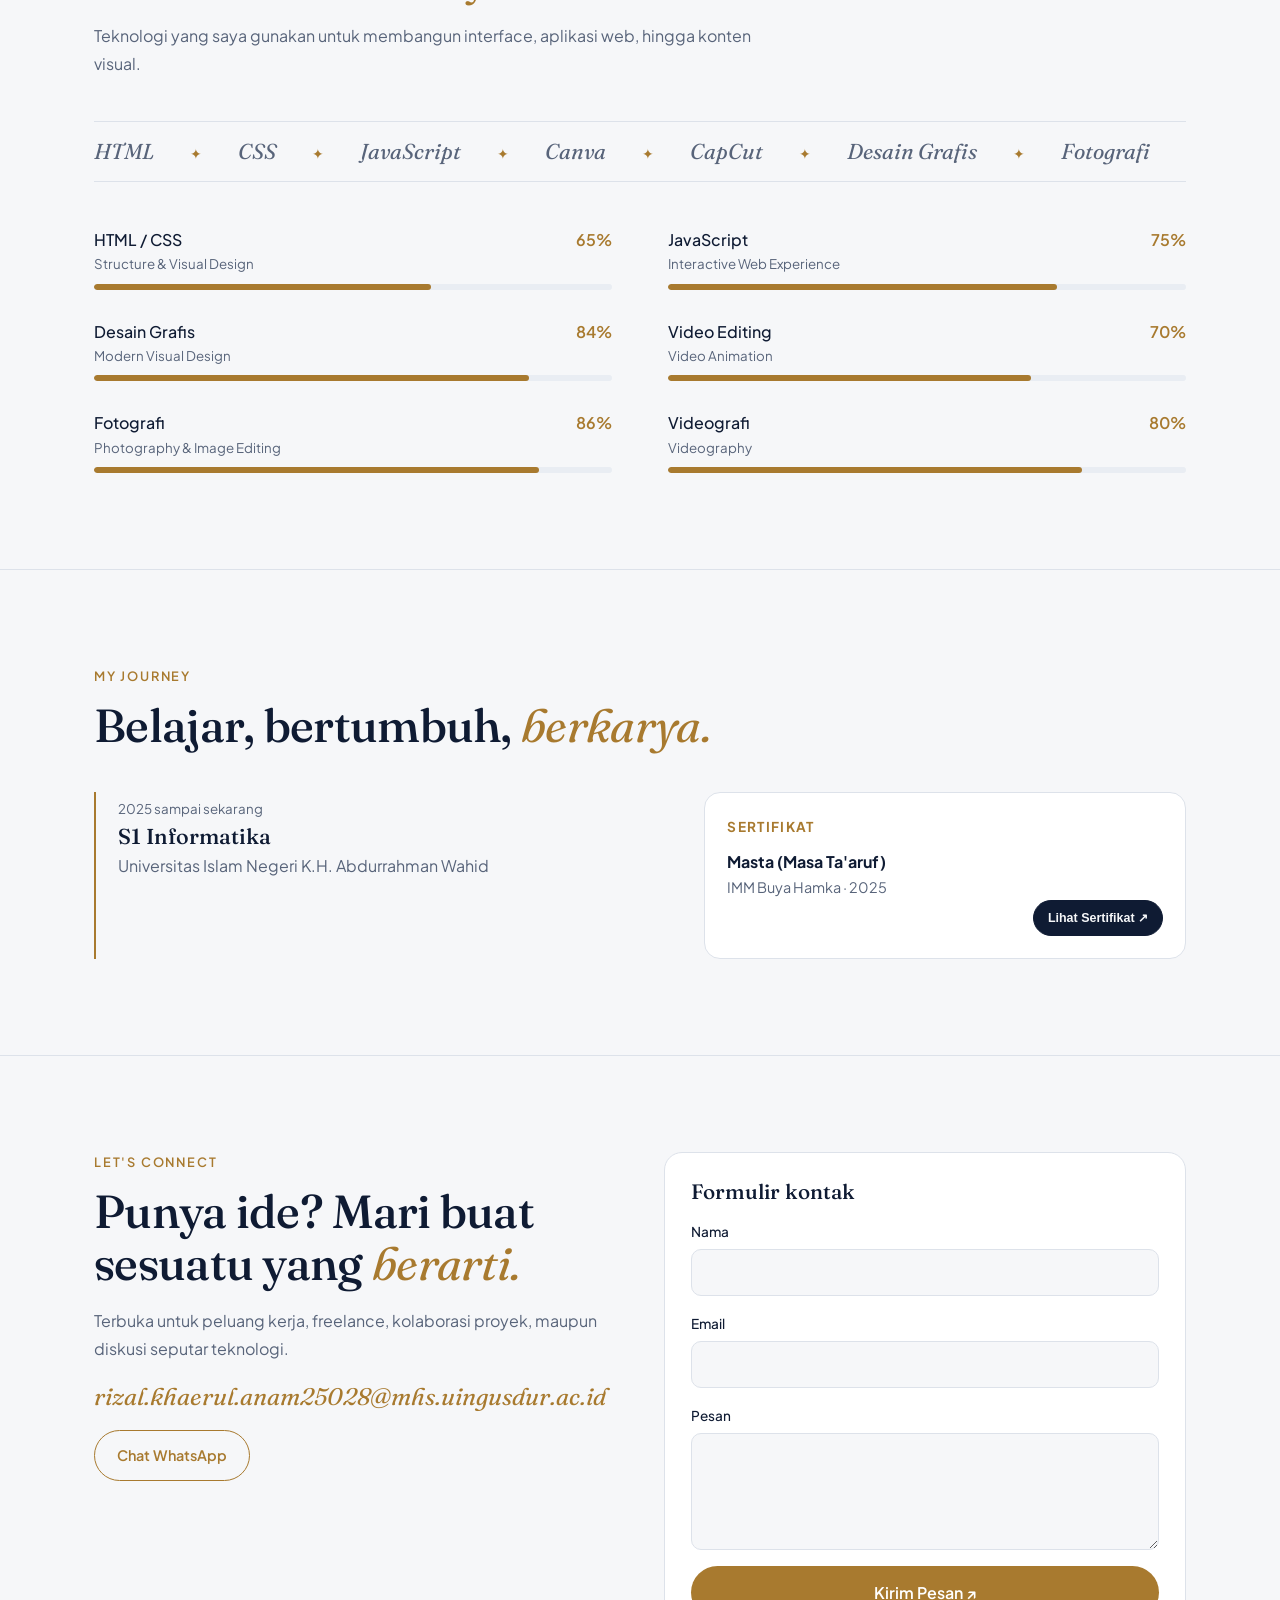
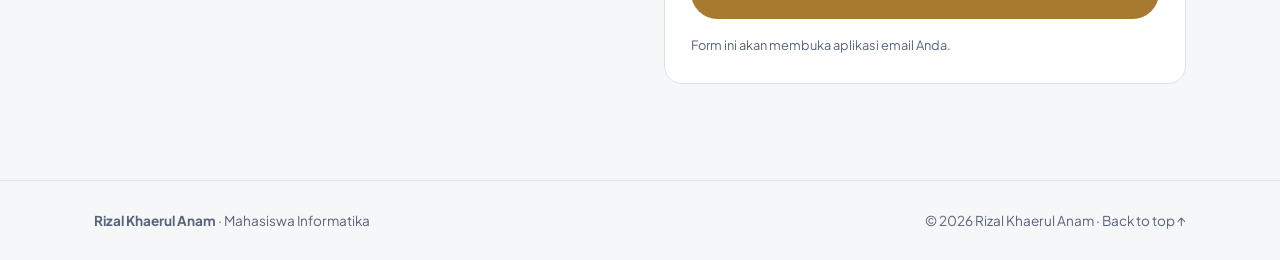
==== commit 3f4ae8ea: "mengaitkan ke supabase dan merubah mode malam yang sedikit rusak dan merubah semua kode yang masih e" ====
--- a/index.html
+++ b/index.html
@@ -20,8 +20,42 @@
     />
     <link rel="icon" type="image/svg+xml" href="assets/favicon.svg" />
     <link rel="stylesheet" href="css/style.css" />
+    <style>
+      .journey-row {
+        margin-top: 40px;
+      }
+
+      .contact-copy {
+        margin-bottom: 20px;
+      }
+
+      .skill-level-65 {
+        width: 65%;
+      }
+
+      .skill-level-75 {
+        width: 75%;
+      }
+
+      .skill-level-84 {
+        width: 84%;
+      }
+
+      .skill-level-70 {
+        width: 70%;
+      }
+
+      .skill-level-86 {
+        width: 86%;
+      }
+
+      .skill-level-80 {
+        width: 80%;
+      }
+    </style>
   </head>
   <body>
+    <div class="cursor-glow" aria-hidden="true"></div>
     <a class="skip" href="#main">Lewati ke konten utama</a>
 
     <header>
@@ -56,7 +90,7 @@
     </header>
 
     <main id="main">
-      <div class="hero" id="home">
+      <div class="hero reveal" id="home">
         <!-- Element Animasi Background Opsi 1 (Glowing Blobs) -->
         <div class="hero-bg-anim" aria-hidden="true">
           <div class="blob blob-1"></div>
@@ -145,7 +179,7 @@
               alt="Foto profil Rizal Khaerul Anam"
               width="640"
               height="800"
-              fetchpriority="high"
+              loading="eager"
               decoding="async"
             />
             <span class="chip c3"
@@ -160,7 +194,7 @@
         </div>
       </div>
 
-      <section id="about">
+      <section id="about" class="reveal">
         <div class="wrap about">
           <div>
             <p class="eyebrow">TENTANG SAYA</p>
@@ -192,7 +226,7 @@
         </div>
       </section>
 
-      <section id="projects">
+      <section id="projects" class="reveal">
         <div class="wrap">
           <p class="eyebrow">SELECTED WORK</p>
           <h2>Proyek yang pernah <em>saya bangun.</em></h2>
@@ -404,7 +438,7 @@
         </div>
       </section>
 
-      <section id="skills">
+      <section id="skills" class="reveal">
         <div class="wrap">
           <p class="eyebrow">TECH STACK</p>
           <h2>Tools untuk <em>mewujudkan ide.</em></h2>
@@ -428,52 +462,52 @@
                 <span>HTML / CSS<small>Structure & Visual Design</small></span
                 ><b>65%</b>
               </div>
-              <div class="meter"><i style="width: 65%"></i></div>
+              <div class="meter"><i class="skill-level-65"></i></div>
             </div>
             <div class="bar">
               <div class="row">
                 <span>JavaScript<small>Interactive Web Experience</small></span
                 ><b>75%</b>
               </div>
-              <div class="meter"><i style="width: 75%"></i></div>
+              <div class="meter"><i class="skill-level-75"></i></div>
             </div>
             <div class="bar">
               <div class="row">
                 <span>Desain Grafis<small>Modern Visual Design</small></span
                 ><b>84%</b>
               </div>
-              <div class="meter"><i style="width: 84%"></i></div>
+              <div class="meter"><i class="skill-level-84"></i></div>
             </div>
             <div class="bar">
               <div class="row">
                 <span>Video Editing<small>Video Animation</small></span
                 ><b>70%</b>
               </div>
-              <div class="meter"><i style="width: 70%"></i></div>
+              <div class="meter"><i class="skill-level-70"></i></div>
             </div>
             <div class="bar">
               <div class="row">
                 <span>Fotografi<small>Photography & Image Editing</small></span
                 ><b>86%</b>
               </div>
-              <div class="meter"><i style="width: 86%"></i></div>
+              <div class="meter"><i class="skill-level-86"></i></div>
             </div>
             <div class="bar">
               <div class="row">
                 <span>Videografi<small>Videography</small></span
                 ><b>80%</b>
               </div>
-              <div class="meter"><i style="width: 80%"></i></div>
+              <div class="meter"><i class="skill-level-80"></i></div>
             </div>
           </div>
         </div>
       </section>
 
-      <section id="journey">
+      <section id="journey" class="reveal">
         <div class="wrap">
           <p class="eyebrow">MY JOURNEY</p>
           <h2>Belajar, bertumbuh, <em>berkarya.</em></h2>
-          <div class="jr" style="margin-top: 40px">
+          <div class="jr journey-row">
             <div class="tl">
               <small>2025 sampai sekarang</small>
               <h3>S1 Informatika</h3>
@@ -481,19 +515,27 @@
             </div>
             <div class="cert">
               <h4>SERTIFIKAT</h4>
-              <strong>Masta (Masa Ta'aruf)</strong
-              ><span>IMM Buya Hamka · 2025</span>
+              <strong>Masta (Masa Ta'aruf)</strong>
+              <span>IMM Buya Hamka · 2025</span>
+              <button
+                class="btn primary cert-btn"
+                type="button"
+                data-cert-modal
+                aria-label="Lihat sertifikat Masta"
+              >
+                Lihat Sertifikat ↗
+              </button>
             </div>
           </div>
         </div>
       </section>
 
-      <section id="contact">
+      <section id="contact" class="reveal">
         <div class="wrap contact">
           <div>
             <p class="eyebrow">LET'S CONNECT</p>
             <h2>Punya ide? Mari buat sesuatu yang <em>berarti.</em></h2>
-            <p class="sub" style="margin-bottom: 20px">
+            <p class="sub contact-copy">
               Terbuka untuk peluang kerja, freelance, kolaborasi proyek, maupun
               diskusi seputar teknologi.
             </p>
@@ -533,6 +575,36 @@
       </div>
     </footer>
 
+    <div class="cert-modal-backdrop" id="certModal" aria-hidden="true">
+      <div
+        class="cert-modal"
+        role="dialog"
+        aria-modal="true"
+        aria-labelledby="certTitle"
+      >
+        <button
+          type="button"
+          class="cert-modal-close"
+          data-close-cert
+          aria-label="Kembali ke menu sebelumnya"
+        >
+          ×
+        </button>
+        <h3 id="certTitle">Sertifikat Masta (Masa Ta'aruf)</h3>
+        <img
+          src="assets/SERTIFIKAT/S_01.png"
+          alt="Sertifikat Masta (Masa Ta'aruf)"
+        />
+        <button
+          type="button"
+          class="btn ghost cert-modal-return"
+          data-close-cert
+        >
+          Kembali
+        </button>
+      </div>
+    </div>
+
     <script src="js/main.js" defer></script>
   </body>
 </html>
--- a/css/style.css
+++ b/css/style.css
@@ -7,6 +7,7 @@
   --surface: #fff;
   --ink: #0f1b33;
   --muted: #58647a;
+  --project-copy: #374c66;
   --line: #dde2ea;
   --accent: #a87a2f;
   --accent-soft: #f1e7d3;
@@ -24,6 +25,7 @@
     --surface: #111c30;
     --ink: #eaeff7;
     --muted: #9aa7bc;
+    --project-copy: #d7e1f3;
     --line: #22304a;
     --accent: #d6ae62;
     --accent-soft: #2a2518;
@@ -37,6 +39,7 @@
   --surface: #111c30;
   --ink: #eaeff7;
   --muted: #9aa7bc;
+  --project-copy: #d7e1f3;
   --line: #22304a;
   --accent: #d6ae62;
   --accent-soft: #2a2518;
@@ -57,11 +60,100 @@
 
 body {
   margin: 0;
-  background: var(--bg);
+  background:
+    radial-gradient(
+      circle at top left,
+      rgba(168, 122, 47, 0.08),
+      transparent 20%
+    ),
+    var(--bg);
   color: var(--ink);
   font: 400 1rem/1.7 var(--sans);
   -webkit-font-smoothing: antialiased;
   overflow-x: hidden;
+}
+
+body,
+button,
+a {
+  cursor: auto;
+}
+
+@media (pointer: fine) {
+  body,
+  button,
+  a,
+  input,
+  textarea {
+    cursor: pointer;
+  }
+}
+
+.cursor-glow {
+  position: fixed;
+  top: 0;
+  left: 0;
+  width: 18px;
+  height: 18px;
+  border-radius: 50%;
+  pointer-events: none;
+  z-index: 9999;
+  background: radial-gradient(
+    circle,
+    rgba(168, 122, 47, 0.8),
+    rgba(168, 122, 47, 0.22) 35%,
+    rgba(168, 122, 47, 0.08) 55%,
+    transparent 72%
+  );
+  transform: translate(-50%, -50%);
+  transition:
+    width 0.18s ease,
+    height 0.18s ease,
+    opacity 0.18s ease,
+    filter 0.18s ease;
+  opacity: 0.8;
+  filter: blur(0.5px);
+  animation: cursorPulse 1.8s ease-in-out infinite;
+}
+
+.cursor-trail {
+  position: fixed;
+  top: 0;
+  left: 0;
+  width: 28px;
+  height: 28px;
+  border-radius: 50%;
+  border: 1px solid rgba(168, 122, 47, 0.45);
+  background: rgba(168, 122, 47, 0.08);
+  pointer-events: none;
+  z-index: 9998;
+  transform: translate(-50%, -50%);
+  opacity: 0.9;
+  transition: opacity 0.2s ease;
+  filter: blur(0.6px);
+}
+
+.cursor-glow.is-down {
+  width: 26px;
+  height: 26px;
+  opacity: 1;
+  filter: blur(0.2px);
+}
+
+@keyframes cursorPulse {
+  0%,
+  100% {
+    box-shadow: 0 0 0 0 rgba(168, 122, 47, 0.18);
+  }
+  50% {
+    box-shadow: 0 0 0 8px rgba(168, 122, 47, 0.04);
+  }
+}
+
+@media (pointer: coarse) {
+  .cursor-glow {
+    display: none;
+  }
 }
 
 a {
@@ -174,8 +266,30 @@
 }
 
 @media (max-width: 860px) {
+  header .wrap {
+    height: auto;
+    min-height: 68px;
+    padding: 12px 0;
+    flex-wrap: wrap;
+    justify-content: center;
+    gap: 10px 16px;
+  }
+
+  .logo {
+    width: 100%;
+    justify-content: center;
+    text-align: center;
+    font-size: 0.95rem;
+    line-height: 1.3;
+  }
+
   nav {
     display: none;
+  }
+
+  .actions {
+    width: 100%;
+    justify-content: center;
   }
 }
 
@@ -193,10 +307,35 @@
 @media (max-width: 900px) {
   .hero .wrap {
     grid-template-columns: 1fr;
+    gap: 32px;
   }
 
   .hero {
     padding: 56px 0;
+  }
+
+  .hero .wrap > div:first-child {
+    text-align: center;
+    display: flex;
+    flex-direction: column;
+    align-items: center;
+  }
+
+  .lead,
+  .roles {
+    max-width: 100%;
+  }
+
+  .btns {
+    justify-content: center;
+  }
+
+  .social {
+    justify-content: center;
+  }
+
+  .social-proof-above-fold {
+    width: 100%;
   }
 }
 
@@ -306,15 +445,17 @@
   font-weight: 600;
   color: var(--ink);
   background: var(--surface);
-  transition: all 0.2s ease;
+  transition: all 0.25s ease;
+  box-shadow: 0 8px 18px rgba(15, 27, 51, 0.05);
 }
 
 .social a:hover,
 .social .social-icon:hover {
   color: var(--on-accent);
-  background: var(--accent);
+  background: linear-gradient(135deg, var(--accent), #c99848);
   border-color: var(--accent);
-  transform: translateY(-2px);
+  transform: translateY(-3px) rotate(4deg);
+  box-shadow: 0 14px 22px rgba(168, 122, 47, 0.24);
 }
 
 /* Bukti Sosial Above the Fold */
@@ -355,11 +496,22 @@
 }
 
 @media (max-width: 520px) {
+  .wrap {
+    padding: 0 16px;
+  }
+
   .social-proof-above-fold {
+    display: grid;
+    grid-template-columns: 1fr;
     gap: 12px;
-    padding: 12px 16px;
+    padding: 14px 16px;
     width: 100%;
-    justify-content: space-between;
+    justify-content: stretch;
+    text-align: center;
+  }
+
+  .proof-divider {
+    display: none;
   }
 
   .proof-number {
@@ -368,6 +520,40 @@
 
   .proof-label {
     font-size: 0.72rem;
+  }
+
+  .btns {
+    width: 100%;
+    flex-direction: column;
+  }
+
+  .btn {
+    width: 100%;
+  }
+
+  .photo {
+    max-width: 280px;
+    border-radius: 140px 140px 20px 20px;
+  }
+
+  .chip {
+    font-size: 0.7rem;
+    padding: 7px 10px;
+  }
+
+  .c1 {
+    left: 0;
+    top: 18%;
+  }
+
+  .c2 {
+    right: 0;
+    top: 60%;
+  }
+
+  .c3 {
+    left: 10px;
+    top: 10px;
   }
 }
 
@@ -459,6 +645,19 @@
   border-top: 1px solid var(--line);
 }
 
+.reveal {
+  opacity: 0;
+  transform: translateY(28px);
+  transition:
+    opacity 0.7s ease,
+    transform 0.7s ease;
+}
+
+.reveal.is-visible {
+  opacity: 1;
+  transform: translateY(0);
+}
+
 @media (max-width: 760px) {
   section {
     padding: 68px 0;
@@ -495,6 +694,14 @@
   .about {
     grid-template-columns: 1fr;
     gap: 32px;
+  }
+
+  .grid {
+    grid-template-columns: 1fr;
+  }
+
+  .jr {
+    grid-template-columns: 1fr;
   }
 }
 
@@ -563,10 +770,25 @@
   .grid {
     grid-template-columns: 1fr;
   }
+
+  .body {
+    padding: 18px 16px 20px;
+  }
+
+  .thumb span {
+    left: 10px;
+    top: 10px;
+    font-size: 0.66rem;
+    letter-spacing: 0.08em;
+  }
 }
 
 .card {
-  background: var(--surface);
+  background: linear-gradient(
+    180deg,
+    color-mix(in srgb, var(--surface) 92%, transparent),
+    var(--surface)
+  );
   border: 1px solid var(--line);
   border-radius: 16px;
   overflow: hidden;
@@ -574,12 +796,15 @@
   flex-direction: column;
   transition:
     border-color 0.2s,
-    transform 0.2s;
+    transform 0.2s,
+    box-shadow 0.2s ease;
+  box-shadow: 0 12px 28px rgba(15, 27, 51, 0.04);
 }
 
 .card:hover {
   border-color: var(--accent);
-  transform: translateY(-3px);
+  transform: translateY(-6px) scale(1.01);
+  box-shadow: 0 18px 36px rgba(168, 122, 47, 0.12);
 }
 
 .thumb {
@@ -611,12 +836,14 @@
 
 .body h3 {
   margin: 0;
+  color: var(--ink);
   font: 500 1.25rem/1.25 var(--serif);
 }
 
 .body p {
   margin: 0;
-  color: var(--muted);
+  color: var(--project-copy);
+  opacity: 0.96;
   font-size: 0.93rem;
   flex: 1;
 }
@@ -639,15 +866,28 @@
 }
 
 .go {
-  margin-top: 8px;
-  color: var(--accent);
+  margin-top: 12px;
+  align-self: flex-start;
+  display: inline-flex;
+  align-items: center;
+  justify-content: center;
+  padding: 8px 14px;
+  border-radius: 999px;
+  background: var(--accent);
+  color: var(--on-accent);
   font-weight: 600;
-  font-size: 0.88rem;
+  font-size: 0.82rem;
+  border: 1px solid var(--accent);
+  transition:
+    transform 0.2s ease,
+    box-shadow 0.2s ease,
+    background 0.2s ease;
 }
 
 .go:hover {
-  text-decoration: underline;
-  text-underline-offset: 4px;
+  transform: translateY(-2px);
+  box-shadow: 0 12px 20px rgba(168, 122, 47, 0.18);
+  text-decoration: none;
 }
 
 .soon {
@@ -694,6 +934,11 @@
   .bars {
     grid-template-columns: 1fr;
   }
+
+  .bar .row {
+    flex-direction: column;
+    gap: 4px;
+  }
 }
 
 .bar .row {
@@ -780,6 +1025,99 @@
 .cert span {
   color: var(--muted);
   font-size: 0.9rem;
+}
+
+.cert {
+  display: flex;
+  flex-direction: column;
+  align-items: flex-start;
+  justify-content: space-between;
+  min-height: 160px;
+}
+
+.cert-btn {
+  margin-top: auto;
+  display: inline-flex;
+  align-self: flex-end;
+  padding: 8px 14px;
+  font-size: 0.78rem;
+  min-height: 36px;
+}
+
+.cert-modal-backdrop {
+  position: fixed;
+  inset: 0;
+  display: grid;
+  place-items: center;
+  padding: 24px;
+  background: rgba(10, 18, 32, 0.38);
+  -webkit-backdrop-filter: blur(8px);
+  backdrop-filter: blur(8px);
+  opacity: 0;
+  visibility: hidden;
+  pointer-events: none;
+  transition:
+    opacity 0.2s ease,
+    visibility 0.2s ease;
+  z-index: 200;
+}
+
+.cert-modal-backdrop.is-open {
+  opacity: 1;
+  visibility: visible;
+  pointer-events: auto;
+}
+
+body.modal-open {
+  overflow: hidden;
+}
+
+body.modal-open > *:not(.cert-modal-backdrop) {
+  filter: blur(8px);
+  transition: filter 0.2s ease;
+}
+
+.cert-modal {
+  position: relative;
+  width: min(760px, 100%);
+  background: var(--surface);
+  border: 1px solid var(--line);
+  border-radius: 24px;
+  box-shadow: 0 24px 60px rgba(15, 27, 51, 0.22);
+  padding: 28px 28px 20px;
+}
+
+.cert-modal h3 {
+  margin: 0 0 16px;
+  font: 500 1.5rem var(--serif);
+}
+
+.cert-modal img {
+  display: block;
+  width: 100%;
+  height: auto;
+  border-radius: 16px;
+  border: 1px solid var(--line);
+  background: var(--panel);
+}
+
+.cert-modal-close {
+  position: absolute;
+  top: 14px;
+  right: 14px;
+  width: 36px;
+  height: 36px;
+  border-radius: 50%;
+  border: 1px solid var(--line);
+  background: var(--bg);
+  color: var(--ink);
+  font-size: 1.5rem;
+  line-height: 1;
+  cursor: pointer;
+}
+
+.cert-modal-return {
+  margin-top: 16px;
 }
 
 .contact {
@@ -1081,14 +1419,21 @@
   border: 1px solid var(--line);
   border-radius: 18px;
   background: var(--surface);
+  box-shadow: 0 18px 35px rgba(15, 27, 51, 0.06);
   transition:
     transform 0.2s,
-    border-color 0.2s;
+    border-color 0.2s,
+    box-shadow 0.2s;
 }
 
 .project-card:hover {
-  transform: translateY(-3px);
+  transform: translateY(-4px);
   border-color: var(--accent);
+  box-shadow: 0 20px 38px rgba(15, 27, 51, 0.1);
+}
+
+.project-image {
+  position: relative;
 }
 
 .project-image img {
@@ -1099,6 +1444,25 @@
   object-fit: cover;
 }
 
+.project-badge {
+  position: absolute;
+  left: 16px;
+  bottom: 16px;
+  z-index: 1;
+  padding: 6px 10px;
+  border-radius: 999px;
+  background: rgba(255, 255, 255, 0.9);
+  color: var(--ink);
+  font-size: 0.72rem;
+  font-weight: 700;
+  letter-spacing: 0.08em;
+}
+
+[data-theme="dark"] .project-badge {
+  background: rgba(10, 18, 32, 0.8);
+  color: var(--ink);
+}
+
 .project-info {
   padding: 22px;
 }
@@ -1117,16 +1481,36 @@
 }
 
 .project-info p {
-  color: var(--muted);
+  color: var(--project-copy);
+  margin: 0 0 18px;
+  opacity: 0.96;
 }
 
 .media-placeholder {
+  position: relative;
   aspect-ratio: 16 / 9;
   display: grid;
   place-items: center;
   background: linear-gradient(135deg, var(--panel), var(--accent-soft));
   color: var(--accent);
   font-weight: 700;
+  letter-spacing: 0.12em;
+}
+
+.media-placeholder::after {
+  content: "▶";
+  position: absolute;
+  right: 18px;
+  bottom: 18px;
+  width: 42px;
+  height: 42px;
+  border-radius: 50%;
+  display: grid;
+  place-items: center;
+  background: rgba(255, 255, 255, 0.9);
+  color: var(--ink);
+  font-size: 0.8rem;
+  box-shadow: 0 10px 22px rgba(15, 27, 51, 0.12);
 }
 
 .btn-primary,
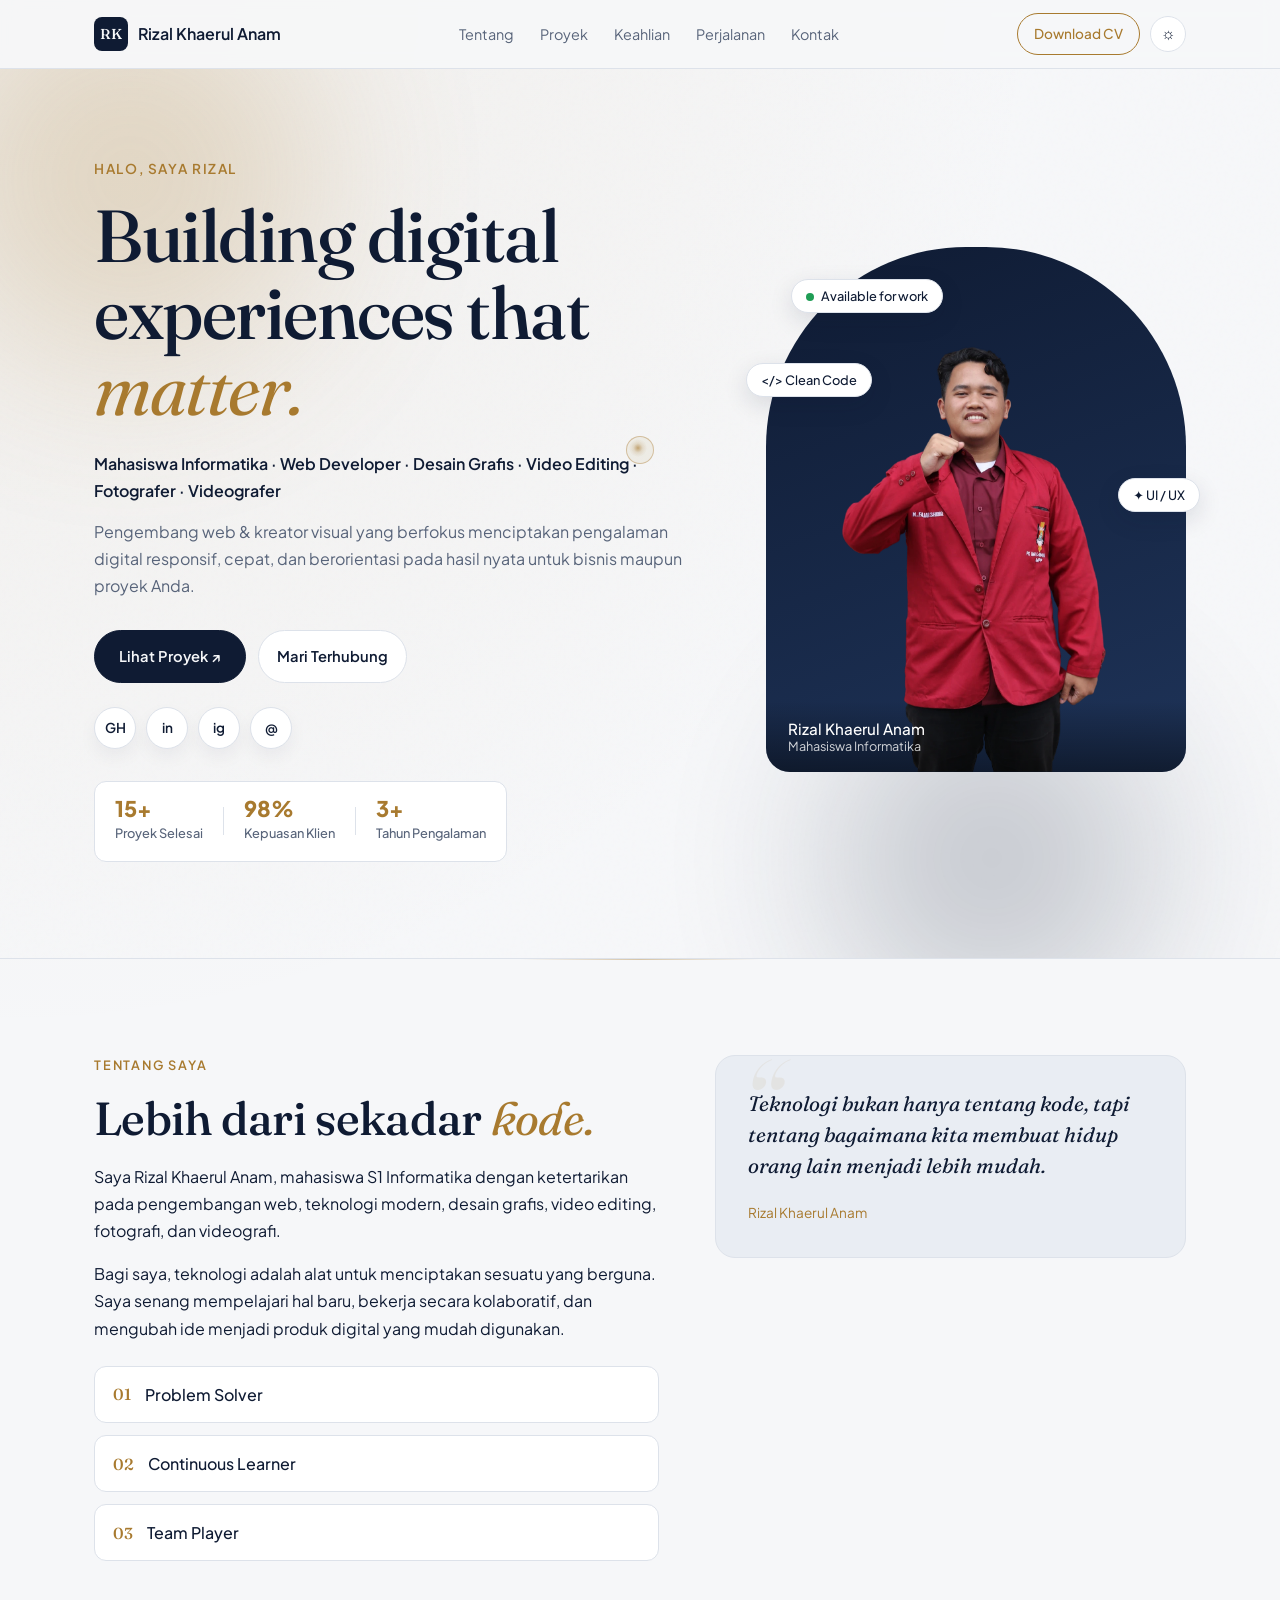
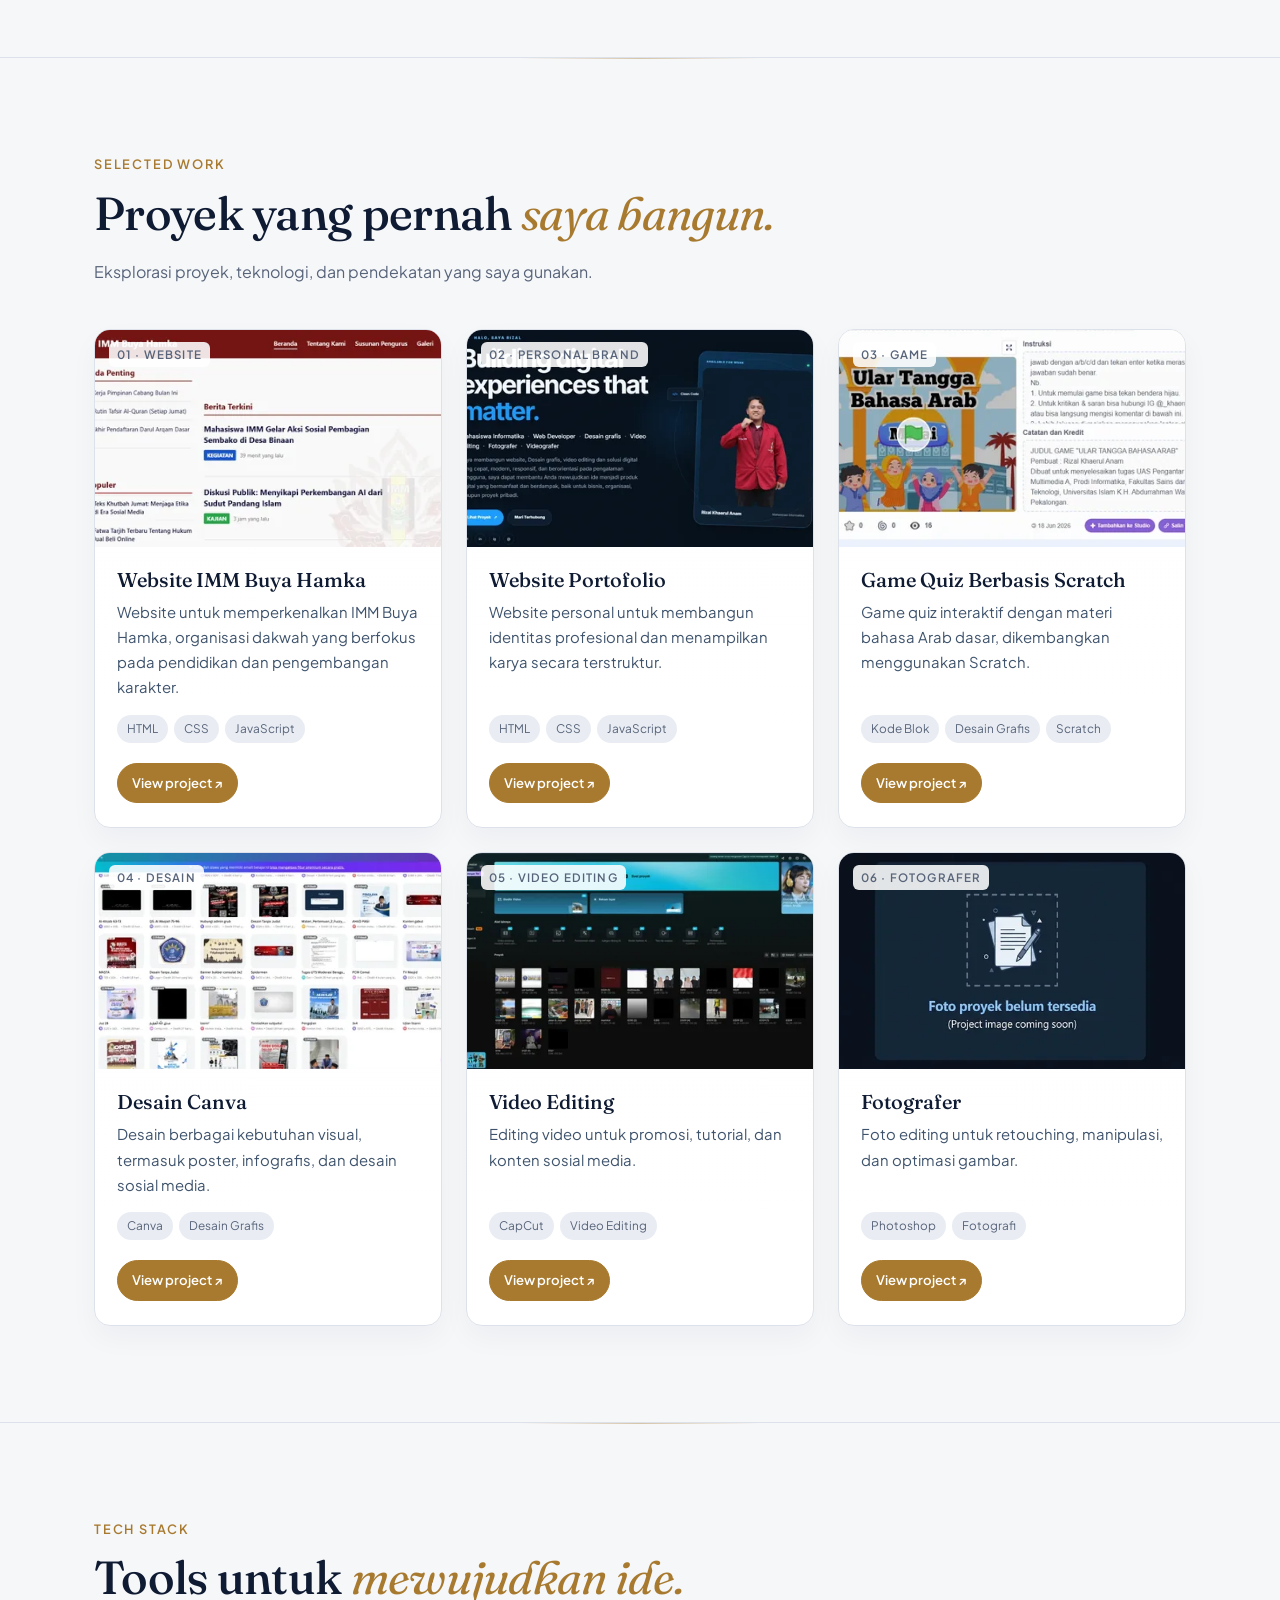
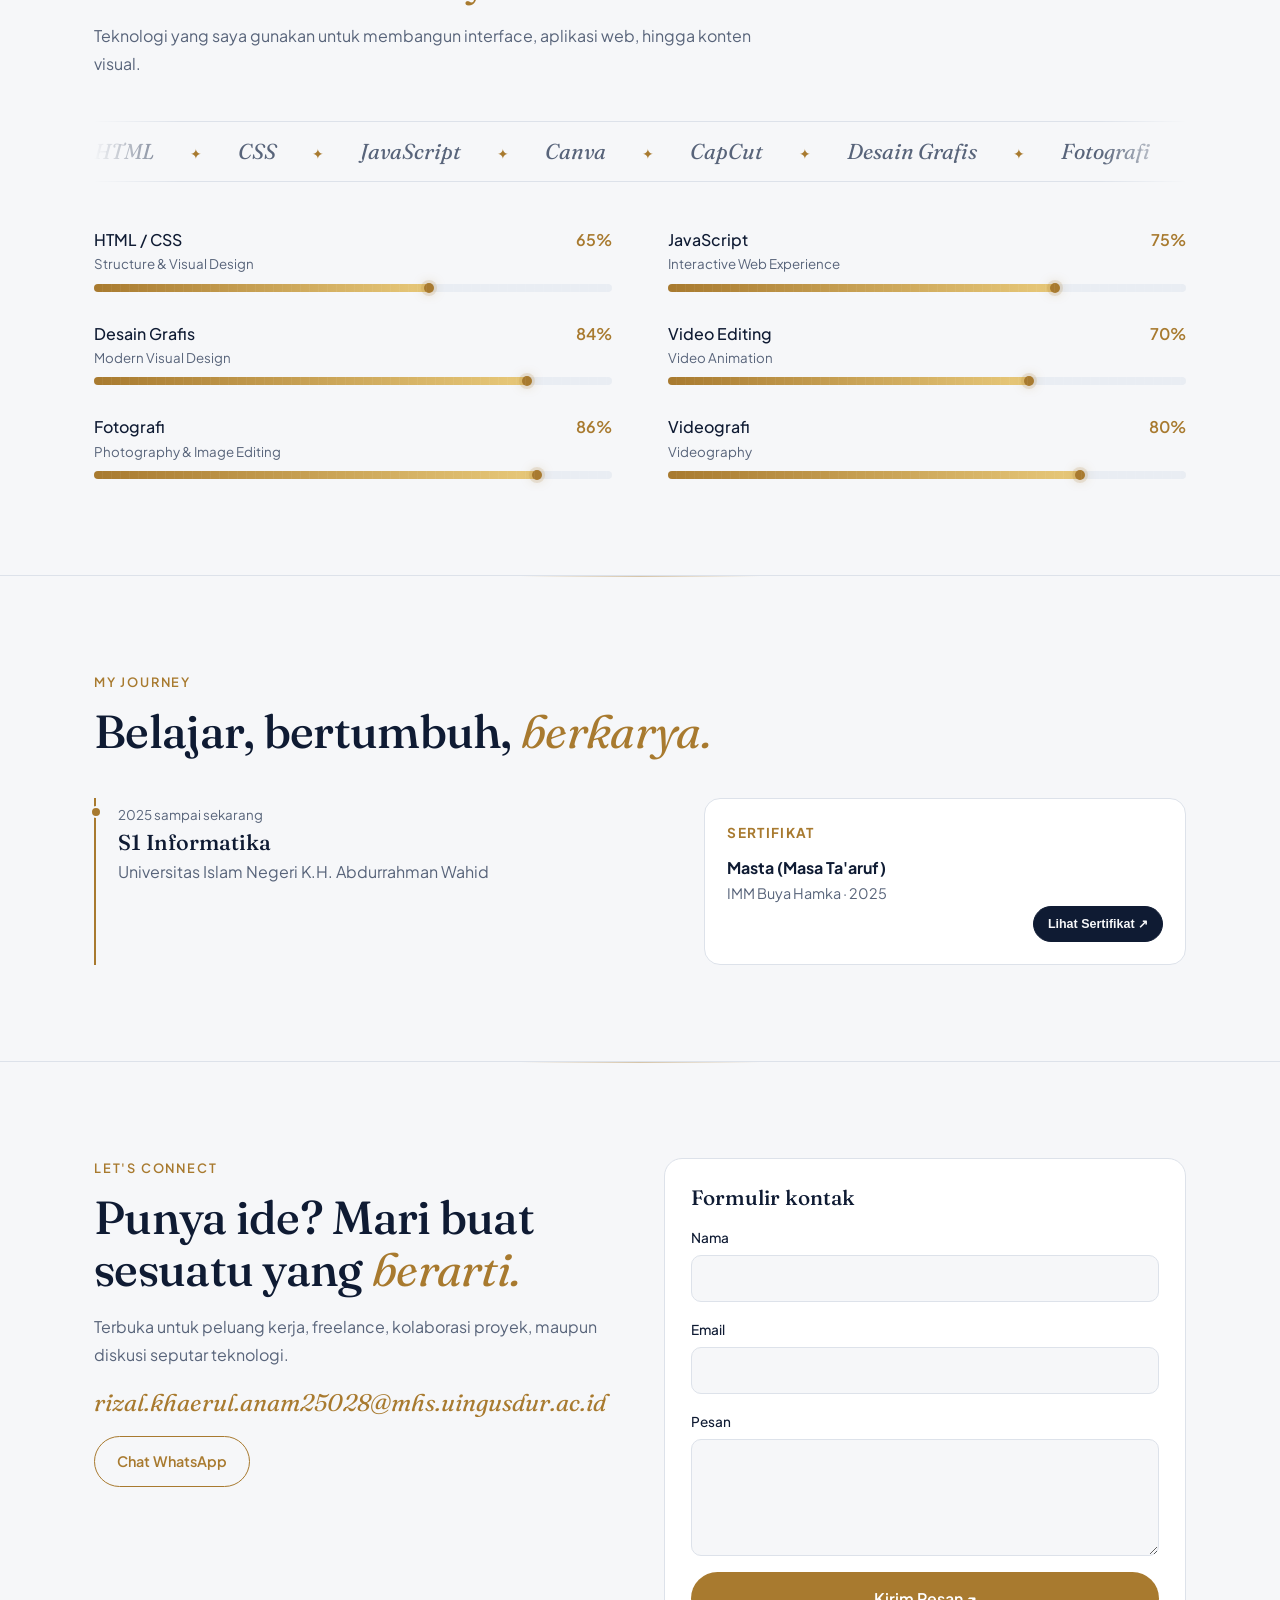
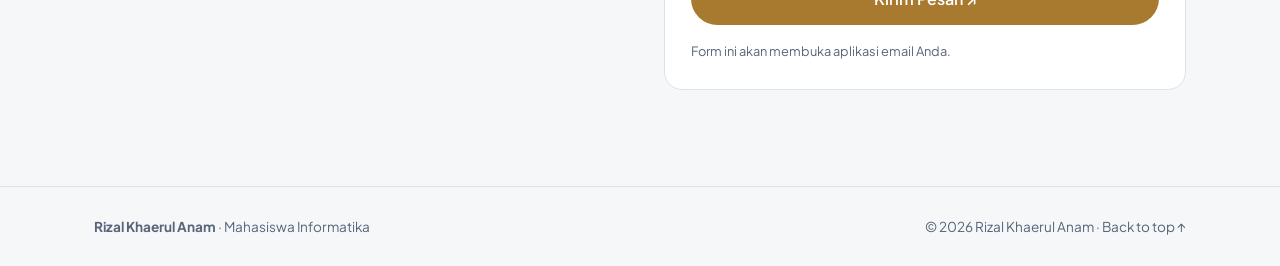
==== commit 0fee4cbf: "update animasi css" ====
--- a/index.html
+++ b/index.html
@@ -20,6 +20,7 @@
     />
     <link rel="icon" type="image/svg+xml" href="assets/favicon.svg" />
     <link rel="stylesheet" href="css/style.css" />
+    <link rel="stylesheet" href="css/motion.css" />
     <style>
       .journey-row {
         margin-top: 40px;
--- a/css/style.css
+++ b/css/style.css
@@ -399,6 +399,72 @@
   transform: translateY(-2px);
 }
 
+.password-wrap {
+  position: relative;
+}
+
+.password-input {
+  width: 100%;
+  padding-right: 44px;
+}
+
+.password-toggle {
+  position: absolute;
+  top: 50%;
+  right: 10px;
+  transform: translateY(-50%);
+  width: 34px;
+  height: 34px;
+  border: 1px solid rgba(148, 163, 184, 0.44);
+  border-radius: 50%;
+  background: linear-gradient(
+    135deg,
+    rgba(255, 255, 255, 0.72),
+    rgba(255, 255, 255, 0.18)
+  );
+  -webkit-backdrop-filter: blur(10px);
+  backdrop-filter: blur(10px);
+  color: var(--ink);
+  cursor: pointer;
+  display: grid;
+  place-items: center;
+  box-shadow: 0 8px 18px rgba(15, 23, 42, 0.08);
+  transition:
+    background 0.2s ease,
+    border-color 0.2s ease,
+    transform 0.2s ease,
+    box-shadow 0.2s ease;
+  padding: 0;
+  line-height: 1;
+}
+
+.password-toggle:hover {
+  background: linear-gradient(
+    135deg,
+    rgba(255, 255, 255, 0.9),
+    rgba(148, 163, 184, 0.12)
+  );
+  border-color: rgba(128, 90, 213, 0.7);
+  box-shadow: 0 12px 24px rgba(15, 23, 42, 0.12);
+  transform: translateY(-50%) scale(1.05);
+}
+
+.password-toggle:focus-visible {
+  outline: 2px solid rgba(128, 90, 213, 0.6);
+  outline-offset: 2px;
+}
+
+.password-toggle svg {
+  width: 17px;
+  height: 17px;
+  display: block;
+  stroke: currentColor;
+  fill: none;
+  stroke-width: 1.9;
+  stroke-linecap: round;
+  stroke-linejoin: round;
+}
+
 .btn.primary {
   background: var(--ink);
   color: var(--bg);
--- a/css/motion.css
+++ b/css/motion.css
@@ -0,0 +1,1180 @@
+/* ==========================================================
+   motion.css — Animasi Elegan & Motion Design
+   Portfolio Rizal Khaerul Anam
+   Semua animasi menghormati prefers-reduced-motion
+   ========================================================== */
+
+/* ----------------------------------------------------------
+   VARIABEL TAMBAHAN UNTUK ANIMASI
+---------------------------------------------------------- */
+:root {
+  --ease-out-expo: cubic-bezier(0.16, 1, 0.3, 1);
+  --ease-out-back: cubic-bezier(0.34, 1.56, 0.64, 1);
+  --ease-in-out-quart: cubic-bezier(0.76, 0, 0.24, 1);
+  --ease-smooth: cubic-bezier(0.25, 0.46, 0.45, 0.94);
+  --spring: cubic-bezier(0.34, 1.56, 0.64, 1);
+  --duration-fast: 0.25s;
+  --duration-base: 0.45s;
+  --duration-slow: 0.7s;
+  --duration-slower: 1s;
+}
+
+/* ==========================================================
+   SCROLL PROGRESS BAR
+   Bar tipis di atas viewport menunjukkan progress scroll
+   ========================================================== */
+.scroll-progress-bar {
+  position: fixed;
+  top: 0;
+  left: 0;
+  height: 2.5px;
+  width: 0%;
+  background: linear-gradient(
+    90deg,
+    var(--accent),
+    #e8c97a,
+    var(--accent)
+  );
+  background-size: 200% 100%;
+  z-index: 9999;
+  pointer-events: none;
+  transition: width 0.1s linear;
+  animation: progressGradient 3s linear infinite;
+  border-radius: 0 2px 2px 0;
+  box-shadow: 0 0 8px rgba(168, 122, 47, 0.5);
+}
+
+@keyframes progressGradient {
+  0% { background-position: 0% 50%; }
+  100% { background-position: 200% 50%; }
+}
+
+/* ==========================================================
+   HEADER — ANIMASI SLIDE DOWN
+   ========================================================== */
+header {
+  transition:
+    background 0.4s var(--ease-smooth),
+    border-color 0.4s var(--ease-smooth),
+    box-shadow 0.4s var(--ease-smooth),
+    transform 0.6s var(--ease-out-expo);
+}
+
+.motion-header-init {
+  transform: translateY(-100%);
+  opacity: 0;
+}
+
+.motion-header-in {
+  transform: translateY(0);
+  opacity: 1;
+  transition:
+    transform 0.7s var(--ease-out-expo),
+    opacity 0.5s ease;
+}
+
+/* Header scrolled state — shadow tambahan */
+header.scrolled {
+  box-shadow: 0 4px 32px rgba(15, 27, 51, 0.09);
+}
+
+/* ==========================================================
+   NAV LINKS — UNDERLINE SLIDE DARI KIRI
+   ========================================================== */
+nav a {
+  position: relative;
+  transition: color 0.25s ease;
+}
+
+nav a::after {
+  content: "";
+  position: absolute;
+  left: 0;
+  bottom: -3px;
+  width: 0%;
+  height: 1.5px;
+  background: var(--accent);
+  border-radius: 2px;
+  transition: width 0.3s var(--ease-out-expo);
+}
+
+nav a:hover::after {
+  width: 100%;
+}
+
+nav a:hover {
+  color: var(--ink) !important;
+}
+
+/* ==========================================================
+   LOGO MARK — HOVER EFFECT
+   ========================================================== */
+.mark {
+  transition:
+    background 0.3s ease,
+    transform 0.3s var(--ease-out-back),
+    box-shadow 0.3s ease;
+}
+
+.logo:hover .mark {
+  background: var(--accent);
+  color: var(--on-accent);
+  transform: rotate(-5deg) scale(1.1);
+  box-shadow: 0 6px 18px rgba(168, 122, 47, 0.3);
+}
+
+/* ==========================================================
+   BUTTONS — SCALE + GLOW PULSE ON HOVER
+   ========================================================== */
+.btn {
+  position: relative;
+  overflow: hidden;
+  transition:
+    background 0.25s ease,
+    color 0.25s ease,
+    border-color 0.25s ease,
+    transform 0.3s var(--ease-out-back),
+    box-shadow 0.3s ease !important;
+}
+
+.btn::before {
+  content: "";
+  position: absolute;
+  inset: 0;
+  background: radial-gradient(
+    circle at 50% 50%,
+    rgba(255, 255, 255, 0.15),
+    transparent 70%
+  );
+  opacity: 0;
+  transition: opacity 0.3s ease;
+}
+
+.btn:hover {
+  transform: translateY(-3px) scale(1.02) !important;
+}
+
+.btn:hover::before {
+  opacity: 1;
+}
+
+.btn:active {
+  transform: translateY(-1px) scale(0.99) !important;
+  transition-duration: 0.1s !important;
+}
+
+.btn.primary:hover {
+  box-shadow:
+    0 8px 24px rgba(168, 122, 47, 0.35),
+    0 0 0 3px rgba(168, 122, 47, 0.12) !important;
+}
+
+.btn.ghost:hover,
+.btn.btn-secondary:hover {
+  box-shadow: 0 8px 20px rgba(15, 27, 51, 0.12) !important;
+}
+
+/* Download CV Button */
+.cv {
+  position: relative;
+  overflow: hidden;
+  transition:
+    background 0.3s ease,
+    color 0.3s ease,
+    transform 0.3s var(--ease-out-back),
+    box-shadow 0.3s ease;
+}
+
+.cv:hover {
+  transform: translateY(-2px);
+  box-shadow: 0 6px 18px rgba(168, 122, 47, 0.25);
+}
+
+/* Theme Button */
+.tbtn {
+  transition:
+    background 0.25s ease,
+    border-color 0.25s ease,
+    transform 0.4s var(--ease-out-back);
+}
+
+.tbtn:hover {
+  transform: rotate(20deg) scale(1.1);
+  border-color: var(--accent);
+  box-shadow: 0 0 16px rgba(168, 122, 47, 0.2);
+}
+
+/* ==========================================================
+   HERO ITEMS — PAGE LOAD SEQUENCE
+   ========================================================== */
+.motion-hero-item-init {
+  opacity: 0;
+  transform: translateY(32px);
+  transition: none;
+}
+
+.motion-hero-item-in {
+  opacity: 1;
+  transform: translateY(0);
+  transition:
+    opacity 0.7s var(--ease-out-expo),
+    transform 0.7s var(--ease-out-expo);
+}
+
+/* Hero Photo — masuk dari kanan dengan scale */
+.motion-photo-init {
+  opacity: 0;
+  transform: translateX(40px) scale(0.95);
+  transition: none;
+}
+
+.motion-photo-in {
+  opacity: 1;
+  transform: translateX(0) scale(1);
+  transition:
+    opacity 0.8s var(--ease-out-expo),
+    transform 0.9s var(--ease-out-expo);
+}
+
+/* Chip Badges — bounce pop */
+.motion-chip-init {
+  opacity: 0;
+  transform: scale(0.6);
+  transition: none;
+}
+
+.motion-chip-in {
+  opacity: 1;
+  transform: scale(1);
+  transition:
+    opacity 0.5s var(--ease-out-back),
+    transform 0.6s var(--ease-out-back);
+}
+
+/* Reduced motion fallback */
+.motion-reduced {
+  opacity: 1 !important;
+  transform: none !important;
+  transition: none !important;
+}
+
+/* ==========================================================
+   PHOTO CONTAINER — ENHANCED HOVER
+   ========================================================== */
+.photo {
+  transition:
+    transform 0.5s var(--ease-out-expo),
+    box-shadow 0.5s ease;
+}
+
+.photo:hover {
+  transform: translateY(-8px) rotate(0.5deg);
+  box-shadow:
+    0 32px 64px rgba(15, 27, 51, 0.18),
+    0 0 0 1px rgba(168, 122, 47, 0.1);
+}
+
+/* Photo glow ring */
+.photo::before {
+  content: "";
+  position: absolute;
+  inset: -2px;
+  border-radius: inherit;
+  background: linear-gradient(
+    135deg,
+    rgba(168, 122, 47, 0.3),
+    transparent 50%,
+    rgba(168, 122, 47, 0.15)
+  );
+  opacity: 0;
+  transition: opacity 0.5s ease;
+  z-index: 0;
+}
+
+.photo:hover::before {
+  opacity: 1;
+}
+
+/* ==========================================================
+   CHIP — FLOATING ANIMATION
+   ========================================================== */
+.chip {
+  animation: chipFloat 4s ease-in-out infinite;
+}
+
+.c1 { animation-delay: 0s; }
+.c2 { animation-delay: 1.3s; }
+.c3 { animation-delay: 0.7s; }
+
+@keyframes chipFloat {
+  0%, 100% { transform: translateY(0px); }
+  50% { transform: translateY(-6px); }
+}
+
+/* Dot pulse animation */
+.dot {
+  animation: dotPulse 2s ease-in-out infinite;
+}
+
+@keyframes dotPulse {
+  0%, 100% {
+    box-shadow: 0 0 0 0 rgba(31, 157, 85, 0.4);
+    background: #1f9d55;
+  }
+  50% {
+    box-shadow: 0 0 0 5px rgba(31, 157, 85, 0);
+    background: #22c55e;
+  }
+}
+
+/* ==========================================================
+   SOCIAL PROOF — ENHANCED
+   ========================================================== */
+.social-proof-above-fold {
+  position: relative;
+  overflow: hidden;
+  transition:
+    transform 0.3s var(--ease-out-back),
+    box-shadow 0.3s ease;
+}
+
+.social-proof-above-fold::before {
+  content: "";
+  position: absolute;
+  inset: 0;
+  background: linear-gradient(
+    90deg,
+    transparent 0%,
+    rgba(168, 122, 47, 0.04) 50%,
+    transparent 100%
+  );
+  transform: translateX(-100%);
+  transition: transform 0.6s ease;
+  pointer-events: none;
+}
+
+.social-proof-above-fold:hover {
+  transform: translateY(-2px);
+  box-shadow: 0 12px 32px rgba(168, 122, 47, 0.1);
+}
+
+.social-proof-above-fold:hover::before {
+  transform: translateX(100%);
+}
+
+.proof-number {
+  transition: transform 0.3s var(--ease-out-back);
+}
+
+.proof-item:hover .proof-number {
+  transform: scale(1.1);
+}
+
+/* ==========================================================
+   SECTION HEADING ANIMATIONS
+   ========================================================== */
+
+/* Eyebrow — fade + letter-spacing expand */
+.motion-eyebrow-init {
+  opacity: 0;
+  letter-spacing: 0.04em;
+  transform: translateY(12px);
+}
+
+.motion-eyebrow-in {
+  opacity: 1;
+  letter-spacing: 0.14em;
+  transform: translateY(0);
+  transition:
+    opacity 0.5s var(--ease-out-expo),
+    letter-spacing 0.6s var(--ease-smooth),
+    transform 0.5s var(--ease-out-expo);
+}
+
+/* H2 — clip-path reveal dari bawah ke atas */
+.motion-h2-init {
+  clip-path: inset(100% 0 0 0);
+  opacity: 0;
+  transform: translateY(20px);
+}
+
+.motion-h2-in {
+  clip-path: inset(0% 0 0 0);
+  opacity: 1;
+  transform: translateY(0);
+  transition:
+    clip-path 0.7s var(--ease-out-expo),
+    opacity 0.5s ease,
+    transform 0.7s var(--ease-out-expo);
+}
+
+/* Sub heading */
+.motion-sub-init {
+  opacity: 0;
+  transform: translateY(16px);
+}
+
+.motion-sub-in {
+  opacity: 1;
+  transform: translateY(0);
+  transition:
+    opacity 0.6s var(--ease-out-expo),
+    transform 0.6s var(--ease-out-expo);
+  transition-delay: 0.15s;
+}
+
+/* Paragraf — fade + translateX */
+.motion-para-init {
+  opacity: 0;
+  transform: translateX(-14px);
+}
+
+.motion-para-in {
+  opacity: 1;
+  transform: translateX(0);
+  transition:
+    opacity 0.6s var(--ease-out-expo),
+    transform 0.6s var(--ease-out-expo);
+  transition-delay: var(--para-delay, 0ms);
+}
+
+/* ==========================================================
+   CARDS — STAGGERED ENTRANCE + SHIMMER HOVER
+   ========================================================== */
+.motion-card-init {
+  opacity: 0;
+  transform: translateY(28px) scale(0.96);
+}
+
+.motion-card-in {
+  opacity: 1;
+  transform: translateY(0) scale(1);
+  transition:
+    opacity 0.6s var(--ease-out-expo),
+    transform 0.65s var(--ease-out-expo);
+}
+
+/* Card shimmer gradient sweep on hover */
+.card {
+  position: relative;
+  overflow: hidden;
+}
+
+.card-shimmer {
+  position: absolute;
+  top: 0;
+  left: -100%;
+  width: 60%;
+  height: 100%;
+  background: linear-gradient(
+    105deg,
+    transparent 20%,
+    rgba(255, 255, 255, 0.08) 40%,
+    rgba(255, 255, 255, 0.15) 50%,
+    rgba(255, 255, 255, 0.08) 60%,
+    transparent 80%
+  );
+  pointer-events: none;
+  z-index: 3;
+  transition: left 0.6s var(--ease-smooth);
+}
+
+.card:hover .card-shimmer {
+  left: 150%;
+}
+
+/* Card image zoom on hover */
+.thumb > img {
+  transition: transform 0.6s var(--ease-smooth);
+}
+
+.card:hover .thumb > img {
+  transform: scale(1.04);
+}
+
+/* Tags hover */
+.tags li {
+  transition:
+    background 0.2s ease,
+    color 0.2s ease,
+    transform 0.2s var(--ease-out-back);
+}
+
+.tags li:hover {
+  background: var(--accent-soft);
+  color: var(--accent);
+  transform: translateY(-1px);
+}
+
+/* ==========================================================
+   TRAITS — SLIDE DARI KIRI SATU PER SATU
+   ========================================================== */
+.motion-trait-init {
+  opacity: 0;
+  transform: translateX(-28px);
+}
+
+.motion-trait-in {
+  opacity: 1;
+  transform: translateX(0);
+  transition:
+    opacity 0.55s var(--ease-out-expo),
+    transform 0.6s var(--ease-out-expo);
+}
+
+.trait {
+  transition:
+    background 0.25s ease,
+    border-color 0.25s ease,
+    transform 0.3s var(--ease-out-back),
+    box-shadow 0.3s ease;
+}
+
+.trait:hover {
+  background: var(--accent-soft);
+  border-color: var(--accent);
+  transform: translateX(6px);
+  box-shadow: 4px 0 0 0 var(--accent), 0 8px 24px rgba(168, 122, 47, 0.1);
+}
+
+.trait b {
+  transition: transform 0.3s var(--ease-out-back);
+}
+
+.trait:hover b {
+  transform: scale(1.15);
+}
+
+/* ==========================================================
+   BLOCKQUOTE — FADE + SLIGHT ROTATION
+   ========================================================== */
+.motion-bq-init {
+  opacity: 0;
+  transform: rotate(-2deg) translateY(20px);
+}
+
+.motion-bq-in {
+  opacity: 1;
+  transform: rotate(0deg) translateY(0);
+  transition:
+    opacity 0.7s var(--ease-out-expo),
+    transform 0.8s var(--ease-out-expo);
+}
+
+blockquote {
+  position: relative;
+  overflow: hidden;
+  transition:
+    transform 0.3s var(--ease-out-back),
+    box-shadow 0.3s ease,
+    border-color 0.3s ease;
+}
+
+blockquote::before {
+  content: "\201C";
+  position: absolute;
+  top: -10px;
+  left: 20px;
+  font: italic 400 8rem var(--serif);
+  color: var(--accent);
+  opacity: 0.08;
+  line-height: 1;
+  pointer-events: none;
+}
+
+blockquote:hover {
+  transform: translateY(-4px) rotate(0.3deg);
+  box-shadow: 0 20px 48px rgba(168, 122, 47, 0.1);
+  border-color: var(--accent);
+}
+
+/* ==========================================================
+   JOURNEY TIMELINE
+   ========================================================== */
+.motion-journey-init {
+  opacity: 0;
+  transform: translateY(24px);
+}
+
+.motion-journey-in {
+  opacity: 1;
+  transform: translateY(0);
+  transition:
+    opacity 0.6s var(--ease-out-expo),
+    transform 0.65s var(--ease-out-expo);
+}
+
+/* Timeline border animated draw */
+.tl {
+  position: relative;
+  transition:
+    transform 0.3s var(--ease-out-back),
+    padding-left 0.3s ease;
+}
+
+.tl::before {
+  content: "";
+  position: absolute;
+  left: -1px;
+  top: 0;
+  width: 4px;
+  height: 0%;
+  background: linear-gradient(180deg, var(--accent), rgba(168, 122, 47, 0.3));
+  border-radius: 2px;
+  transition: height 0.8s var(--ease-out-expo);
+}
+
+.tl.motion-journey-in::before {
+  height: 100%;
+}
+
+/* Timeline dot pulse */
+.tl::after {
+  content: "";
+  position: absolute;
+  left: -6px;
+  top: 8px;
+  width: 12px;
+  height: 12px;
+  border-radius: 50%;
+  background: var(--accent);
+  border: 2px solid var(--bg);
+  box-shadow: 0 0 0 0 rgba(168, 122, 47, 0.4);
+  animation: timelineDotPulse 2.5s ease-in-out infinite;
+}
+
+@keyframes timelineDotPulse {
+  0%, 100% { box-shadow: 0 0 0 0 rgba(168, 122, 47, 0.4); }
+  50% { box-shadow: 0 0 0 6px rgba(168, 122, 47, 0); }
+}
+
+.cert {
+  transition:
+    transform 0.3s var(--ease-out-back),
+    box-shadow 0.3s ease,
+    border-color 0.3s ease;
+}
+
+.cert:hover {
+  transform: translateY(-4px);
+  box-shadow: 0 16px 36px rgba(168, 122, 47, 0.1);
+  border-color: var(--accent);
+}
+
+/* ==========================================================
+   SKILL BARS — ENHANCED METER
+   ========================================================== */
+.meter {
+  position: relative;
+  overflow: visible;
+  height: 8px;
+  border-radius: 99px;
+  background: var(--panel);
+}
+
+.meter::before {
+  content: "";
+  position: absolute;
+  inset: 0;
+  border-radius: 99px;
+  background: repeating-linear-gradient(
+    90deg,
+    transparent,
+    transparent 8px,
+    rgba(255, 255, 255, 0.05) 8px,
+    rgba(255, 255, 255, 0.05) 9px
+  );
+  z-index: 1;
+  pointer-events: none;
+}
+
+.meter i {
+  display: block;
+  height: 100%;
+  background: linear-gradient(
+    90deg,
+    var(--accent),
+    #e8c97a,
+    var(--accent)
+  );
+  background-size: 200% 100%;
+  border-radius: 99px;
+  position: relative;
+  animation: barShimmer 3s linear infinite;
+}
+
+.meter i::after {
+  content: "";
+  position: absolute;
+  right: -3px;
+  top: 50%;
+  transform: translateY(-50%);
+  width: 10px;
+  height: 10px;
+  border-radius: 50%;
+  background: var(--accent);
+  box-shadow:
+    0 0 0 3px rgba(168, 122, 47, 0.15),
+    0 0 12px rgba(168, 122, 47, 0.4);
+}
+
+@keyframes barShimmer {
+  0% { background-position: 0% 50%; }
+  100% { background-position: 200% 50%; }
+}
+
+.bar {
+  transition: transform 0.3s var(--ease-out-back);
+}
+
+.bar:hover {
+  transform: translateX(4px);
+}
+
+.bar:hover .bar .row b {
+  color: var(--ink);
+}
+
+/* ==========================================================
+   MARQUEE — ENHANCED TRACK
+   ========================================================== */
+.marquee {
+  position: relative;
+  mask-image: linear-gradient(
+    90deg,
+    transparent 0%,
+    black 8%,
+    black 92%,
+    transparent 100%
+  );
+  -webkit-mask-image: linear-gradient(
+    90deg,
+    transparent 0%,
+    black 8%,
+    black 92%,
+    transparent 100%
+  );
+}
+
+.track span {
+  transition: color 0.2s ease;
+  cursor: default;
+}
+
+.track span:hover {
+  color: var(--accent);
+}
+
+/* ==========================================================
+   SECTION ENTRANCE FLASH
+   ========================================================== */
+@keyframes sectionFlash {
+  0% { background-color: transparent; }
+  20% { background-color: rgba(168, 122, 47, 0.05); }
+  100% { background-color: transparent; }
+}
+
+.motion-section-flash {
+  animation: sectionFlash 0.8s var(--ease-smooth);
+}
+
+/* ==========================================================
+   THEME RIPPLE EFFECT
+   ========================================================== */
+.theme-ripple {
+  position: fixed;
+  transform: translate(-50%, -50%) scale(0);
+  width: var(--ripple-size, 0px);
+  height: var(--ripple-size, 0px);
+  border-radius: 50%;
+  background: radial-gradient(
+    circle,
+    rgba(168, 122, 47, 0.08) 0%,
+    transparent 70%
+  );
+  pointer-events: none;
+  z-index: 9997;
+}
+
+.theme-ripple-active {
+  transform: translate(-50%, -50%) scale(1);
+  transition: transform 0.6s var(--ease-out-expo), opacity 0.6s ease;
+  opacity: 0;
+}
+
+/* ==========================================================
+   FLOATING PARTICLES DI HERO
+   ========================================================== */
+.hero-particle {
+  position: absolute;
+  border-radius: 50%;
+  background: radial-gradient(
+    circle,
+    rgba(168, 122, 47, 0.55),
+    rgba(168, 122, 47, 0.1)
+  );
+  animation: particleFloat linear infinite;
+  pointer-events: none;
+}
+
+@keyframes particleFloat {
+  0% {
+    transform: translateY(0px) translateX(0px) scale(1);
+    opacity: 0.15;
+  }
+  25% {
+    transform: translateY(-20px) translateX(12px) scale(1.1);
+    opacity: 0.4;
+  }
+  50% {
+    transform: translateY(-10px) translateX(-8px) scale(0.9);
+    opacity: 0.25;
+  }
+  75% {
+    transform: translateY(-28px) translateX(6px) scale(1.05);
+    opacity: 0.35;
+  }
+  100% {
+    transform: translateY(0px) translateX(0px) scale(1);
+    opacity: 0.15;
+  }
+}
+
+/* ==========================================================
+   CONTACT SECTION — ENHANCED
+   ========================================================== */
+.mail {
+  position: relative;
+  display: inline-block;
+  transition:
+    color 0.25s ease,
+    transform 0.3s var(--ease-out-back);
+}
+
+.mail::after {
+  content: "";
+  position: absolute;
+  left: 0;
+  bottom: -2px;
+  width: 0%;
+  height: 1.5px;
+  background: var(--accent);
+  transition: width 0.4s var(--ease-out-expo);
+}
+
+.mail:hover {
+  transform: translateX(4px);
+}
+
+.mail:hover::after {
+  width: 100%;
+}
+
+.wa {
+  position: relative;
+  overflow: hidden;
+  transition:
+    background 0.3s ease,
+    color 0.3s ease,
+    transform 0.3s var(--ease-out-back),
+    box-shadow 0.3s ease;
+}
+
+.wa::before {
+  content: "";
+  position: absolute;
+  inset: 0;
+  background: linear-gradient(135deg, rgba(255,255,255,0.1), transparent);
+  opacity: 0;
+  transition: opacity 0.3s ease;
+}
+
+.wa:hover {
+  transform: translateY(-3px);
+  box-shadow: 0 10px 28px rgba(168, 122, 47, 0.25);
+}
+
+.wa:hover::before {
+  opacity: 1;
+}
+
+/* Form inputs */
+input,
+textarea {
+  transition:
+    border-color 0.25s ease,
+    box-shadow 0.25s ease,
+    background 0.25s ease;
+}
+
+input:focus,
+textarea:focus {
+  box-shadow: 0 0 0 3px rgba(168, 122, 47, 0.15) !important;
+}
+
+form {
+  transition:
+    transform 0.3s var(--ease-out-back),
+    box-shadow 0.3s ease;
+}
+
+form:focus-within {
+  box-shadow: 0 20px 48px rgba(168, 122, 47, 0.08);
+}
+
+form button {
+  position: relative;
+  overflow: hidden;
+  transition:
+    background 0.3s ease,
+    transform 0.3s var(--ease-out-back),
+    box-shadow 0.3s ease;
+}
+
+form button::after {
+  content: "";
+  position: absolute;
+  inset: 0;
+  background: linear-gradient(135deg, rgba(255,255,255,0.15), transparent);
+  opacity: 0;
+  transition: opacity 0.3s ease;
+}
+
+form button:hover {
+  transform: translateY(-2px);
+  box-shadow: 0 10px 28px rgba(168, 122, 47, 0.3);
+}
+
+form button:hover::after {
+  opacity: 1;
+}
+
+/* ==========================================================
+   FOOTER — ENHANCED
+   ========================================================== */
+footer a {
+  position: relative;
+  transition: color 0.2s ease;
+}
+
+footer a::after {
+  content: "";
+  position: absolute;
+  left: 0;
+  bottom: -1px;
+  width: 0%;
+  height: 1px;
+  background: var(--accent);
+  transition: width 0.3s var(--ease-out-expo);
+}
+
+footer a:hover::after {
+  width: 100%;
+}
+
+footer a:hover {
+  color: var(--accent);
+}
+
+/* ==========================================================
+   SOCIAL ICONS — ENHANCED HOVER
+   ========================================================== */
+.social a,
+.social .social-icon {
+  position: relative;
+  overflow: hidden;
+  transition:
+    all 0.3s var(--ease-out-back) !important;
+}
+
+.social a::before,
+.social .social-icon::before {
+  content: "";
+  position: absolute;
+  inset: 0;
+  background: linear-gradient(135deg, var(--accent), #c99848);
+  border-radius: 50%;
+  opacity: 0;
+  transform: scale(0.5);
+  transition:
+    opacity 0.3s ease,
+    transform 0.3s var(--ease-out-back);
+  z-index: 0;
+}
+
+.social a:hover::before,
+.social .social-icon:hover::before {
+  opacity: 1;
+  transform: scale(1);
+}
+
+/* ==========================================================
+   GO BUTTON — ENHANCED
+   ========================================================== */
+.go {
+  position: relative;
+  overflow: hidden;
+  transition:
+    transform 0.3s var(--ease-out-back),
+    box-shadow 0.3s ease,
+    background 0.3s ease !important;
+}
+
+.go::before {
+  content: "";
+  position: absolute;
+  top: 0;
+  left: -100%;
+  width: 100%;
+  height: 100%;
+  background: linear-gradient(
+    90deg,
+    transparent,
+    rgba(255,255,255,0.2),
+    transparent
+  );
+  transition: left 0.4s ease;
+}
+
+.go:hover {
+  transform: translateY(-3px) !important;
+  box-shadow: 0 12px 24px rgba(168, 122, 47, 0.3) !important;
+}
+
+.go:hover::before {
+  left: 100%;
+}
+
+/* ==========================================================
+   CERT MODAL — ENHANCED ENTRANCE
+   ========================================================== */
+.cert-modal-backdrop {
+  transition:
+    opacity 0.3s ease,
+    visibility 0.3s ease !important;
+}
+
+.cert-modal {
+  transform: scale(0.92) translateY(20px);
+  transition: transform 0.4s var(--ease-out-back) !important;
+}
+
+.cert-modal-backdrop.is-open .cert-modal {
+  transform: scale(1) translateY(0);
+}
+
+.cert-modal-close {
+  transition:
+    background 0.2s ease,
+    transform 0.3s var(--ease-out-back),
+    border-color 0.2s ease;
+}
+
+.cert-modal-close:hover {
+  background: var(--accent);
+  color: var(--on-accent);
+  border-color: var(--accent);
+  transform: rotate(90deg) scale(1.1);
+}
+
+/* ==========================================================
+   REVEAL ENHANCEMENT — LEBIH HALUS
+   ========================================================== */
+.reveal {
+  opacity: 0;
+  transform: translateY(32px);
+  transition:
+    opacity 0.8s var(--ease-out-expo),
+    transform 0.8s var(--ease-out-expo) !important;
+}
+
+.reveal.is-visible {
+  opacity: 1;
+  transform: translateY(0);
+}
+
+/* ==========================================================
+   SECTION DIVIDER — SUBTLE GRADIENT LINE
+   ========================================================== */
+section {
+  position: relative;
+}
+
+section::before {
+  content: "";
+  position: absolute;
+  top: 0;
+  left: 50%;
+  transform: translateX(-50%);
+  width: min(240px, 80%);
+  height: 1px;
+  background: linear-gradient(
+    90deg,
+    transparent,
+    var(--accent),
+    transparent
+  );
+  opacity: 0.4;
+}
+
+/* ==========================================================
+   HERO SECTION — GRAIN TEXTURE SUBTLE
+   ========================================================== */
+.hero-bg-anim::after {
+  content: "";
+  position: absolute;
+  inset: 0;
+  background-image: url("data:image/svg+xml,%3Csvg viewBox='0 0 256 256' xmlns='http://www.w3.org/2000/svg'%3E%3Cfilter id='noise'%3E%3CfeTurbulence type='fractalNoise' baseFrequency='0.9' numOctaves='4' stitchTiles='stitch'/%3E%3C/filter%3E%3Crect width='100%25' height='100%25' filter='url(%23noise)' opacity='0.035'/%3E%3C/svg%3E");
+  opacity: 0.4;
+  pointer-events: none;
+  z-index: 0;
+}
+
+/* ==========================================================
+   HEADER SCROLLED STATE
+   ========================================================== */
+header.is-scrolled {
+  background: color-mix(in srgb, var(--bg) 95%, transparent);
+  box-shadow: 0 1px 24px rgba(15, 27, 51, 0.07);
+}
+
+/* ==========================================================
+   REDUCED MOTION — SEMUA ANIMASI DINONAKTIFKAN
+   ========================================================== */
+@media (prefers-reduced-motion: reduce) {
+  .motion-header-init,
+  .motion-hero-item-init,
+  .motion-photo-init,
+  .motion-chip-init,
+  .motion-eyebrow-init,
+  .motion-h2-init,
+  .motion-para-init,
+  .motion-sub-init,
+  .motion-card-init,
+  .motion-trait-init,
+  .motion-bq-init,
+  .motion-journey-init {
+    opacity: 1 !important;
+    transform: none !important;
+    clip-path: none !important;
+    transition: none !important;
+  }
+
+  .chip,
+  .dot,
+  .tl::after,
+  .hero-particle,
+  .meter i,
+  .scroll-progress-bar {
+    animation: none !important;
+  }
+
+  .card-shimmer,
+  .theme-ripple,
+  nav a::after,
+  .mail::after,
+  .go::before,
+  .photo::before {
+    display: none !important;
+  }
+}
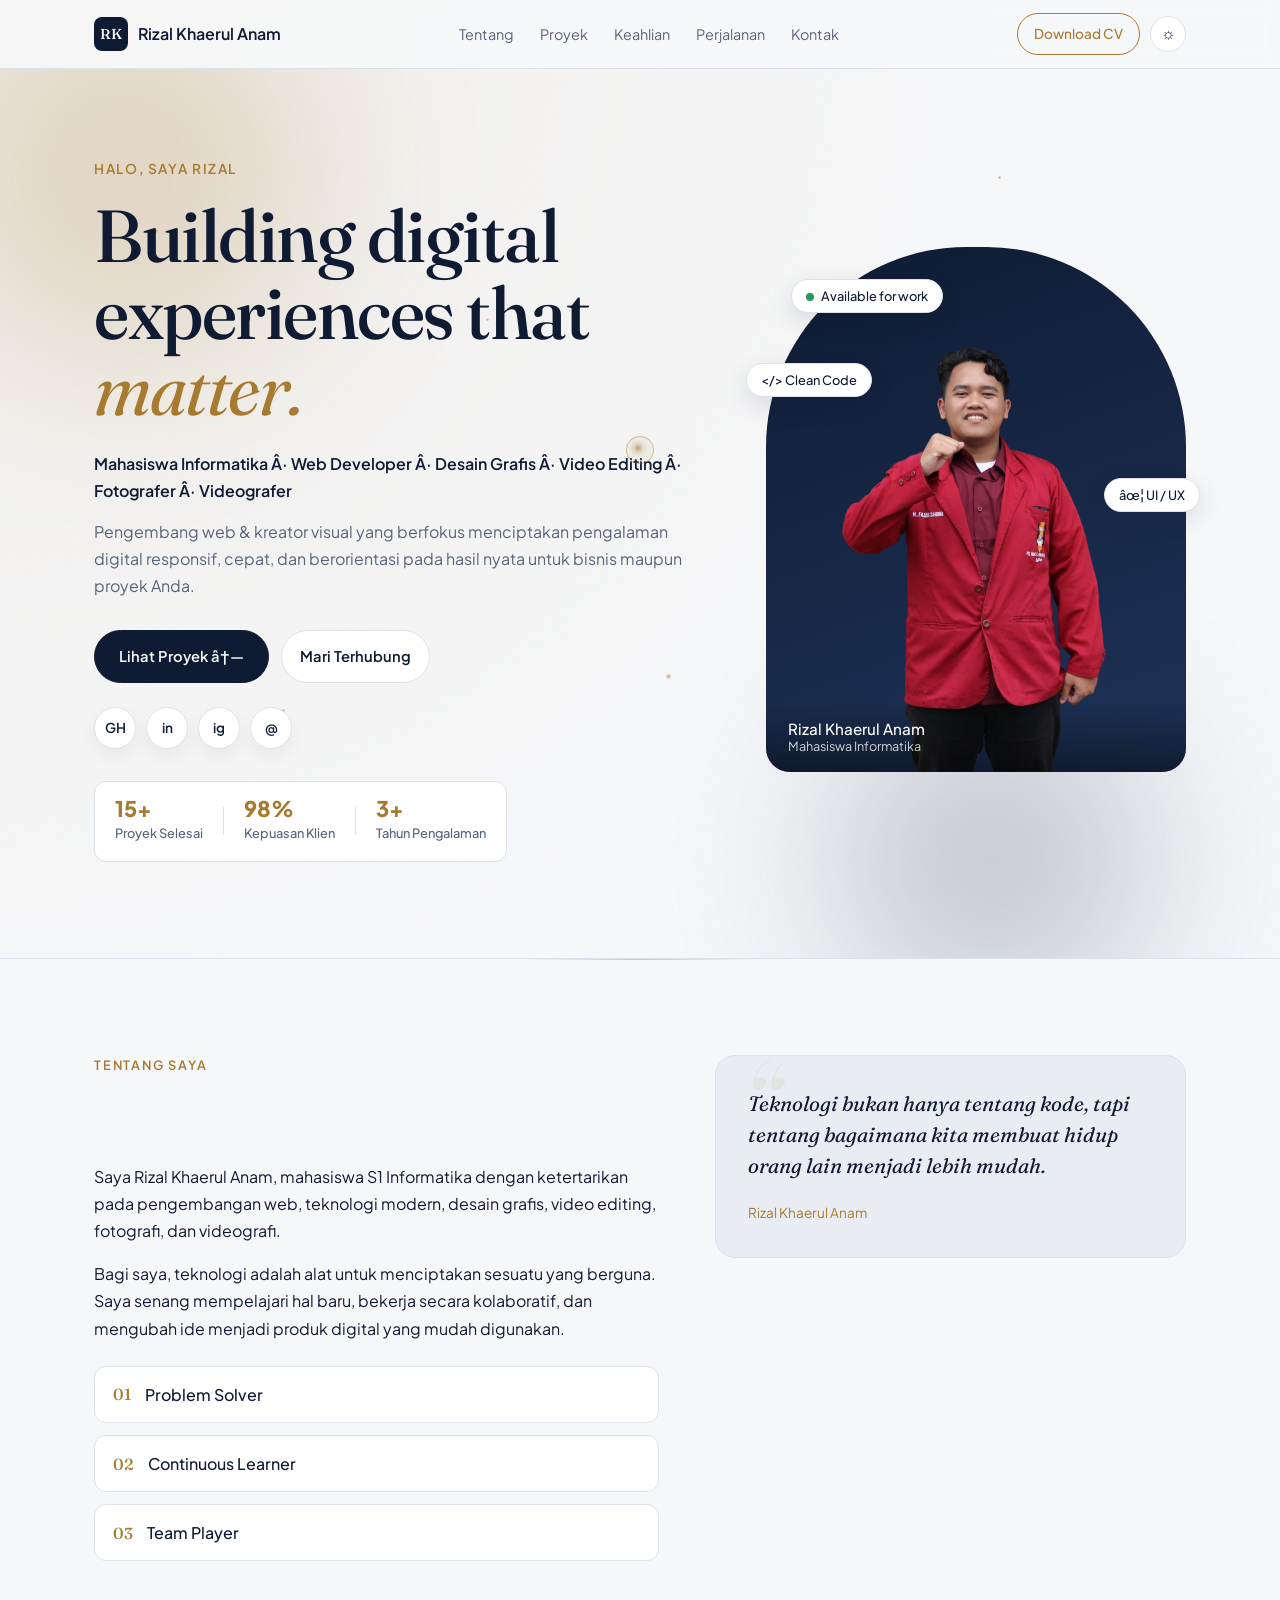
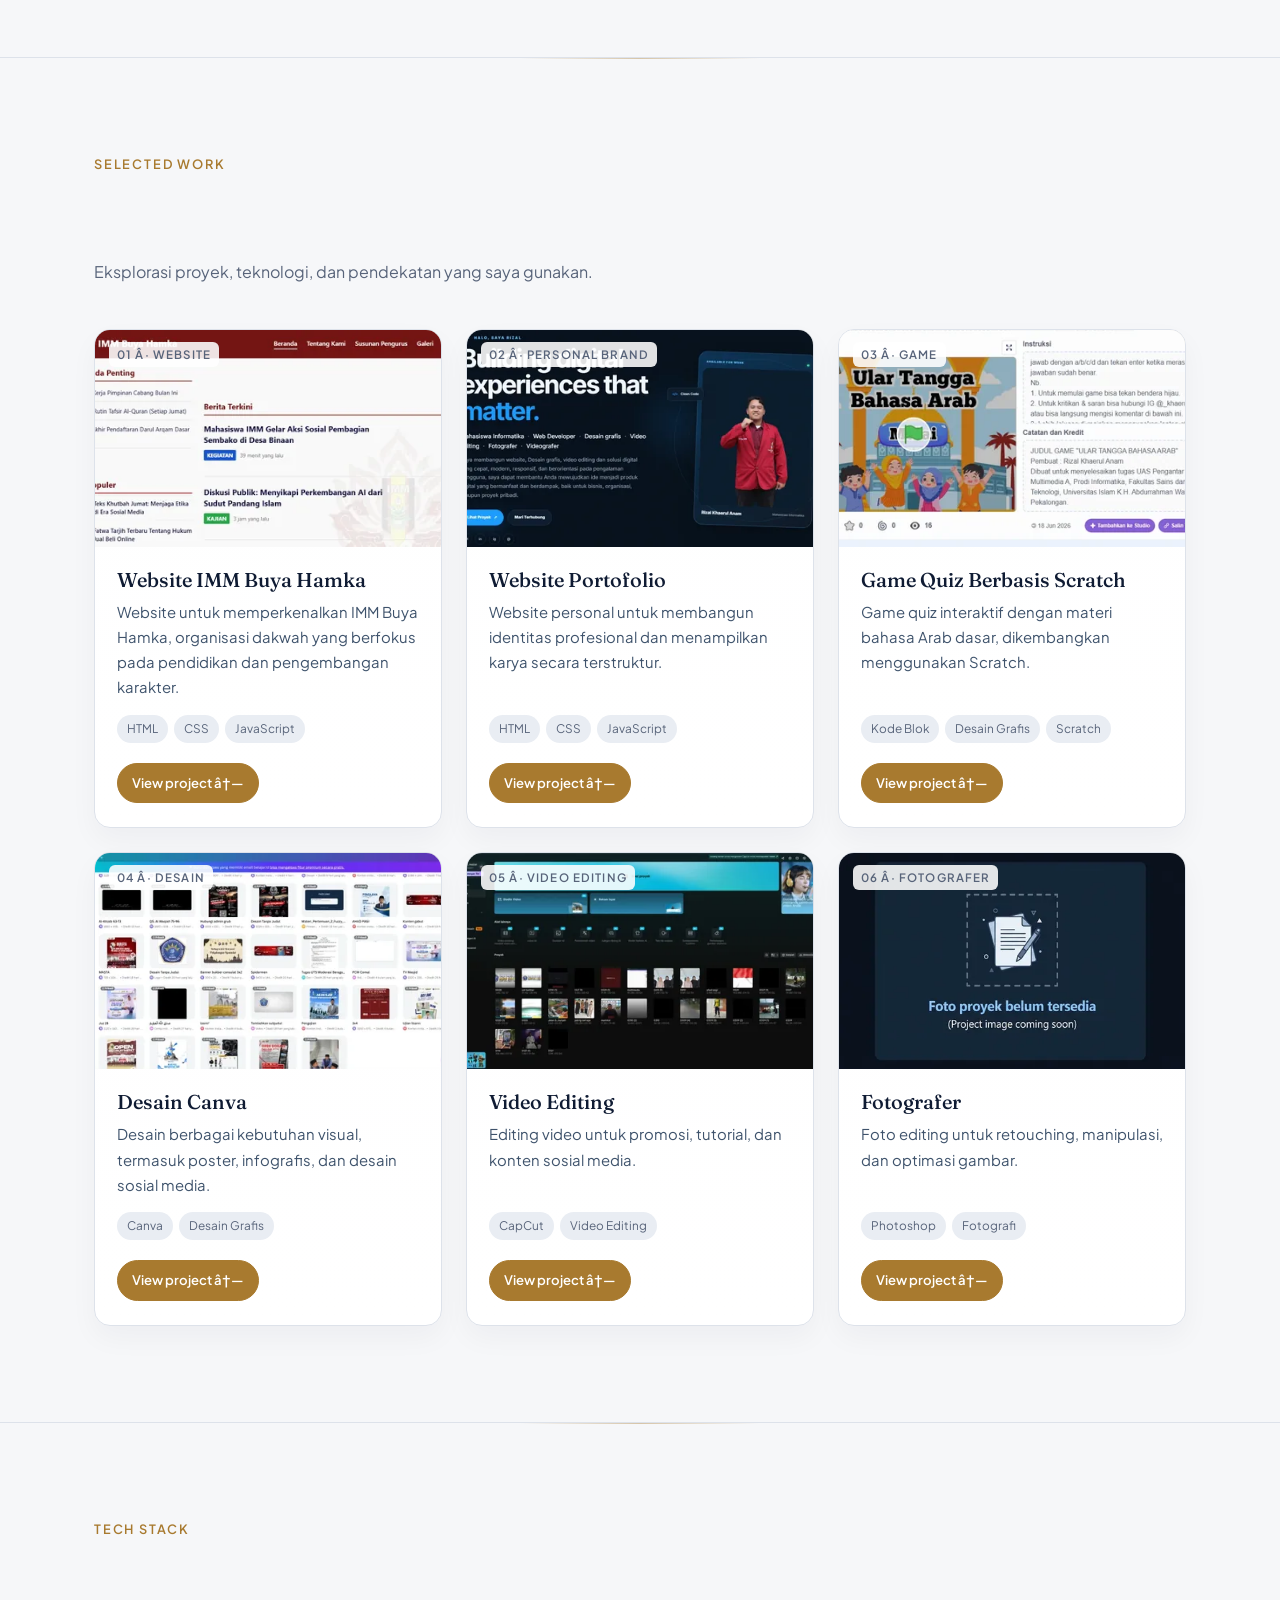
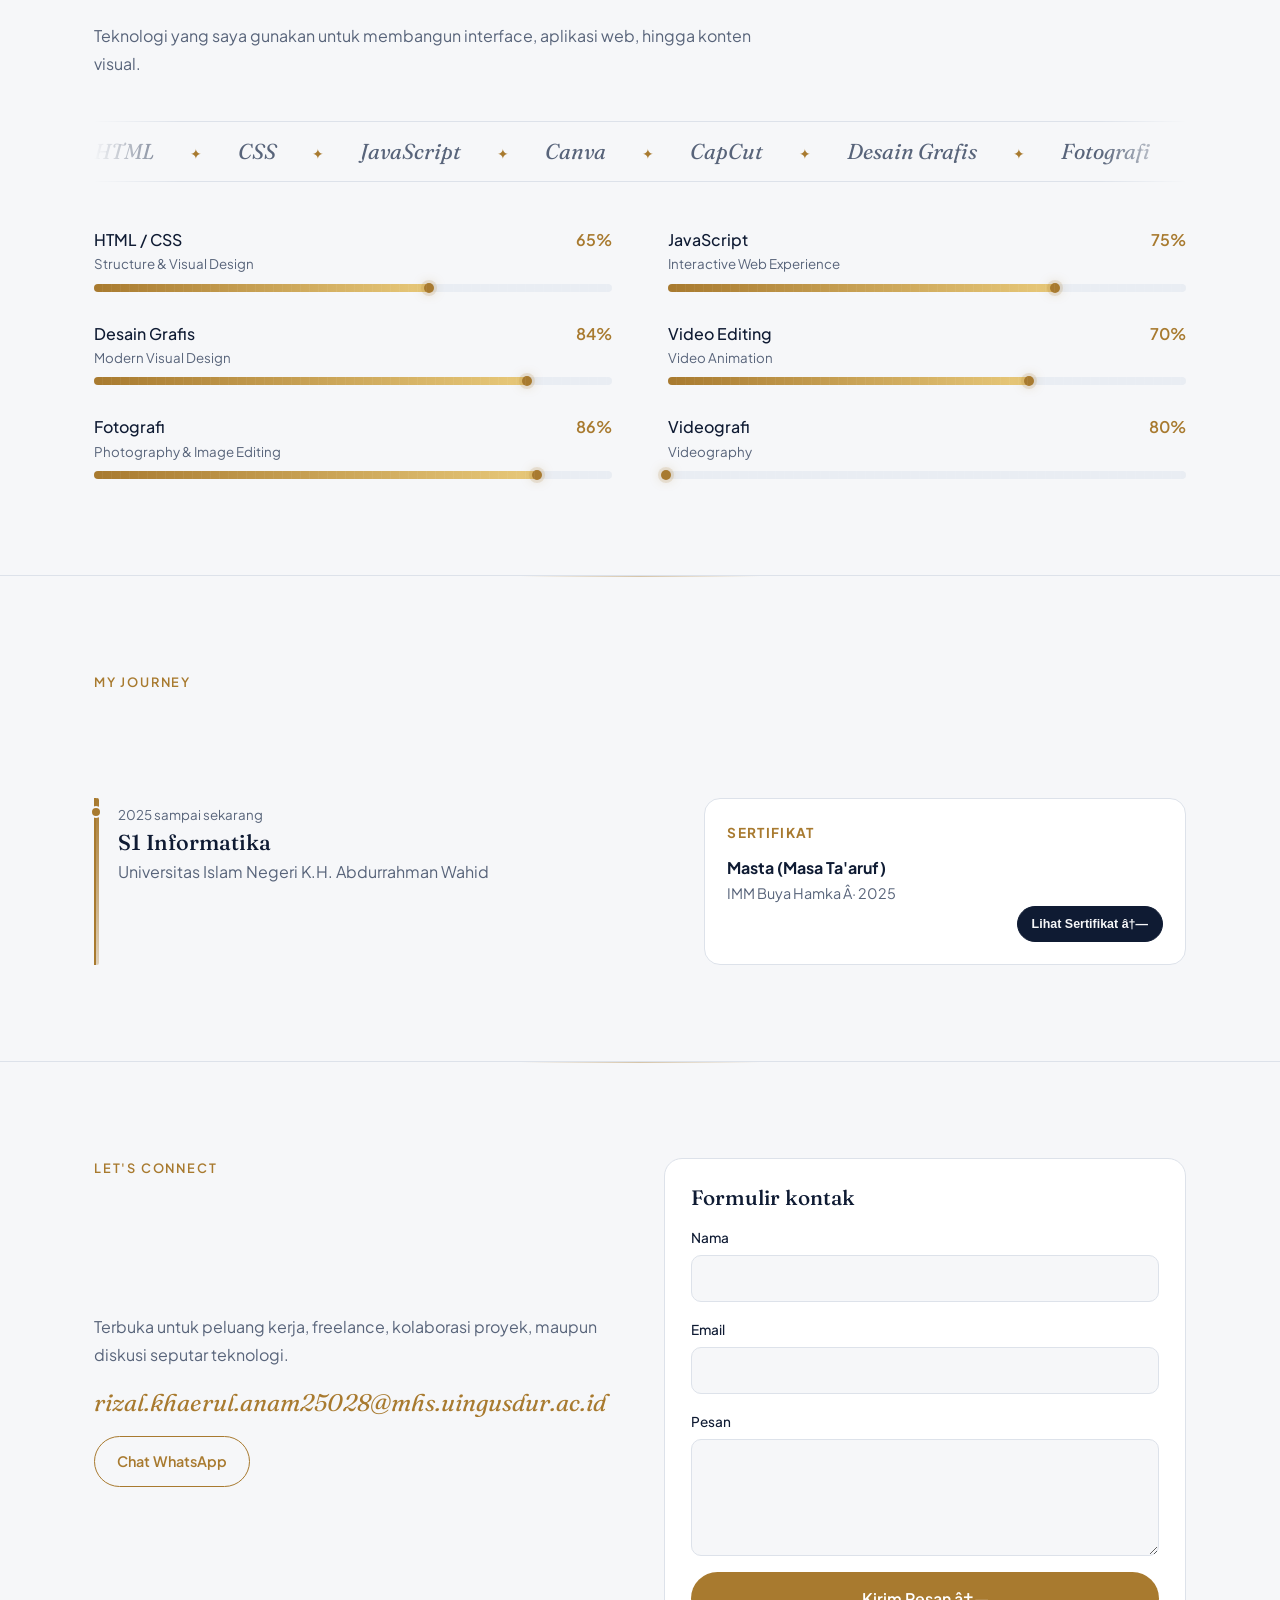
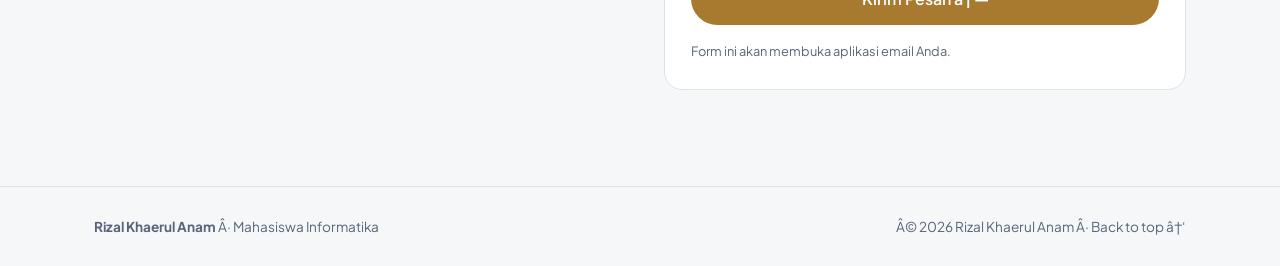
==== commit 634b51be: "update" ====
--- a/index.html
+++ b/index.html
@@ -1,4 +1,4 @@
-<!doctype html>
+﻿<!doctype html>
 <html lang="id">
   <head>
     <meta charset="utf-8" />
@@ -84,7 +84,7 @@
             aria-label="Ganti tema"
             aria-pressed="false"
           >
-            ☼
+            â˜¼
           </button>
         </div>
       </div>
@@ -103,8 +103,8 @@
             <p class="hi">HALO, SAYA RIZAL</p>
             <h1>Building digital experiences that <em>matter.</em></h1>
             <p class="roles">
-              Mahasiswa Informatika · Web Developer · Desain Grafis · Video
-              Editing · Fotografer · Videografer
+              Mahasiswa Informatika Â· Web Developer Â· Desain Grafis Â· Video
+              Editing Â· Fotografer Â· Videografer
             </p>
 
             <!-- Paragraf Hero yang Disempurnakan -->
@@ -116,7 +116,7 @@
 
             <!-- CTA Group & Sosial Media -->
             <div class="btns">
-              <a class="btn primary" href="#projects">Lihat Proyek ↗</a>
+              <a class="btn primary" href="#projects">Lihat Proyek â†—</a>
               <a class="btn ghost btn-secondary" href="#contact"
                 >Mari Terhubung</a
               >
@@ -187,7 +187,7 @@
               ><span class="dot"></span>Available for work</span
             >
             <span class="chip c1">&lt;/&gt; Clean Code</span>
-            <span class="chip c2">✦ UI / UX</span>
+            <span class="chip c2">âœ¦ UI / UX</span>
             <div class="cap">
               Rizal Khaerul Anam<small>Mahasiswa Informatika</small>
             </div>
@@ -250,7 +250,7 @@
                   loading="lazy"
                   decoding="async"
                   alt="Pratinjau proyek website IMM Buya Hamka"
-                /><span>01 · WEBSITE</span>
+                /><span>01 Â· WEBSITE</span>
               </div>
               <div class="body">
                 <h3>Website IMM Buya Hamka</h3>
@@ -268,7 +268,7 @@
                   href="https://rizalkhaerulanam-hub.github.io/website-imm/"
                   target="_blank"
                   rel="noopener noreferrer"
-                  >View project ↗</a
+                  >View project â†—</a
                 >
               </div>
             </article>
@@ -287,7 +287,7 @@
                   loading="lazy"
                   decoding="async"
                   alt="Pratinjau website portofolio pribadi"
-                /><span>02 · PERSONAL BRAND</span>
+                /><span>02 Â· PERSONAL BRAND</span>
               </div>
               <div class="body">
                 <h3>Website Portofolio</h3>
@@ -305,7 +305,7 @@
                   href="https://github.com/Rizalkhaerulanam-hub/portfolio-rizal-premium"
                   target="_blank"
                   rel="noopener noreferrer"
-                  >View project ↗</a
+                  >View project â†—</a
                 >
               </div>
             </article>
@@ -324,7 +324,7 @@
                   loading="lazy"
                   decoding="async"
                   alt="Pratinjau proyek game kuis bahasa Arab"
-                /><span>03 · GAME</span>
+                /><span>03 Â· GAME</span>
               </div>
               <div class="body">
                 <h3>Game Quiz Berbasis Scratch</h3>
@@ -342,7 +342,7 @@
                   href="https://scratch.mit.edu/projects/1331678652/"
                   target="_blank"
                   rel="noopener noreferrer"
-                  >View project ↗</a
+                  >View project â†—</a
                 >
               </div>
             </article>
@@ -360,7 +360,7 @@
                   loading="lazy"
                   decoding="async"
                   alt="Pratinjau karya desain grafis"
-                /><span>04 · DESAIN</span>
+                /><span>04 Â· DESAIN</span>
               </div>
               <div class="body">
                 <h3>Desain Canva</h3>
@@ -372,7 +372,7 @@
                   <li>Canva</li>
                   <li>Desain Grafis</li>
                 </ul>
-                <a class="go" href="desain-canva.html">View project ↗</a>
+                <a class="go" href="desain-canva.html">View project â†—</a>
               </div>
             </article>
             <article class="card">
@@ -390,7 +390,7 @@
                   loading="lazy"
                   decoding="async"
                   alt="Pratinjau proyek video editing"
-                /><span>05 · VIDEO EDITING</span>
+                /><span>05 Â· VIDEO EDITING</span>
               </div>
               <div class="body">
                 <h3>Video Editing</h3>
@@ -402,7 +402,7 @@
                   <li>CapCut</li>
                   <li>Video Editing</li>
                 </ul>
-                <a class="go" href="video-editing.html">View project ↗</a>
+                <a class="go" href="video-editing.html">View project â†—</a>
               </div>
             </article>
             <article class="card">
@@ -420,7 +420,7 @@
                   loading="lazy"
                   decoding="async"
                   alt="Pratinjau halaman portofolio fotografi"
-                /><span>06 · FOTOGRAFER</span>
+                /><span>06 Â· FOTOGRAFER</span>
               </div>
               <div class="body">
                 <h3>Fotografer</h3>
@@ -432,7 +432,7 @@
                   <li>Photoshop</li>
                   <li>Fotografi</li>
                 </ul>
-                <a class="go" href="fotografer.html">View project ↗</a>
+                <a class="go" href="fotografer.html">View project â†—</a>
               </div>
             </article>
           </div>
@@ -517,14 +517,14 @@
             <div class="cert">
               <h4>SERTIFIKAT</h4>
               <strong>Masta (Masa Ta'aruf)</strong>
-              <span>IMM Buya Hamka · 2025</span>
+              <span>IMM Buya Hamka Â· 2025</span>
               <button
                 class="btn primary cert-btn"
                 type="button"
                 data-cert-modal
                 aria-label="Lihat sertifikat Masta"
               >
-                Lihat Sertifikat ↗
+                Lihat Sertifikat â†—
               </button>
             </div>
           </div>
@@ -560,7 +560,7 @@
               >Email<input name="e" type="email" required autocomplete="email"
             /></label>
             <label>Pesan<textarea name="m" rows="4" required></textarea></label>
-            <button type="submit">Kirim Pesan ↗</button>
+            <button type="submit">Kirim Pesan â†—</button>
             <p class="note">Form ini akan membuka aplikasi email Anda.</p>
           </form>
         </div>
@@ -569,9 +569,9 @@
 
     <footer>
       <div class="wrap">
-        <span><b>Rizal Khaerul Anam</b> · Mahasiswa Informatika</span
+        <span><b>Rizal Khaerul Anam</b> Â· Mahasiswa Informatika</span
         ><span
-          >© 2026 Rizal Khaerul Anam · <a href="#home">Back to top ↑</a></span
+          >Â© 2026 Rizal Khaerul Anam Â· <a href="#home">Back to top â†‘</a></span
         >
       </div>
     </footer>
@@ -589,7 +589,7 @@
           data-close-cert
           aria-label="Kembali ke menu sebelumnya"
         >
-          ×
+          Ã—
         </button>
         <h3 id="certTitle">Sertifikat Masta (Masa Ta'aruf)</h3>
         <img
@@ -607,5 +607,7 @@
     </div>
 
     <script src="js/main.js" defer></script>
+    <script src="js/motion.js" defer></script>
   </body>
 </html>
+
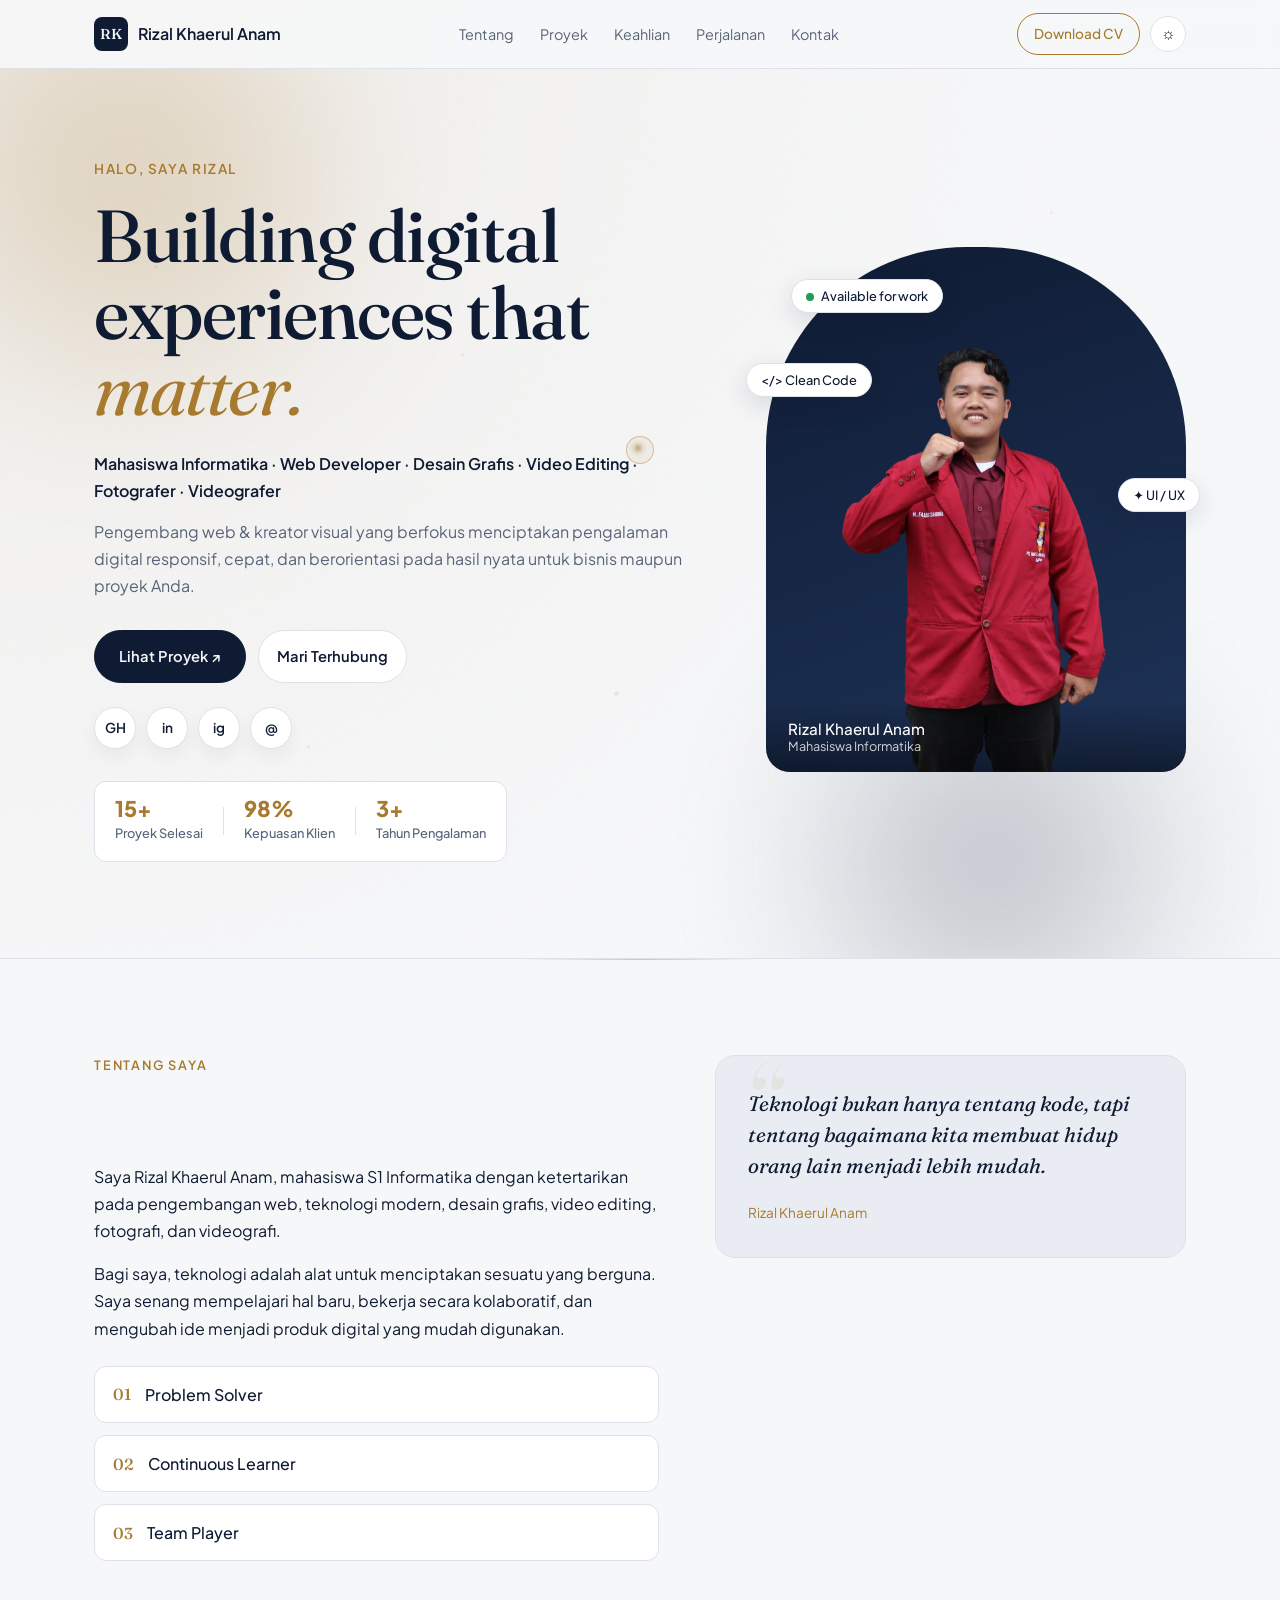
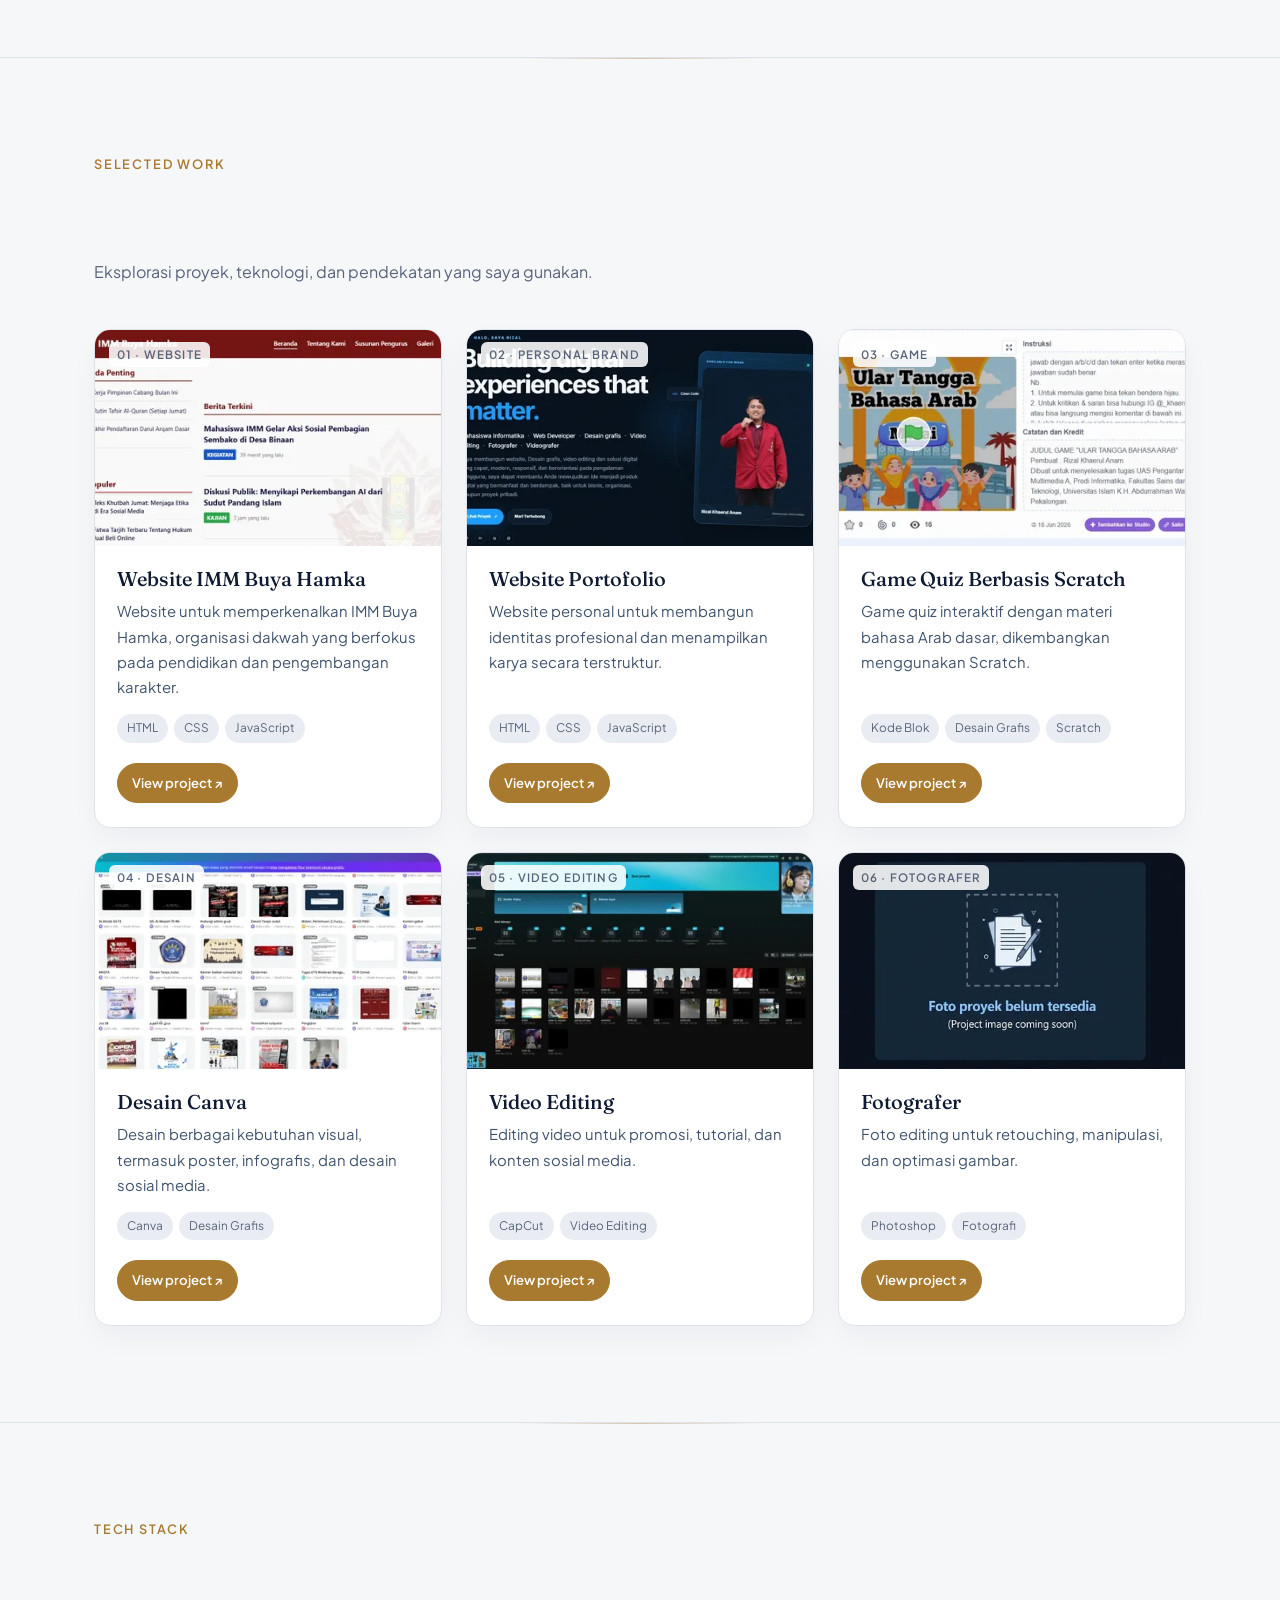
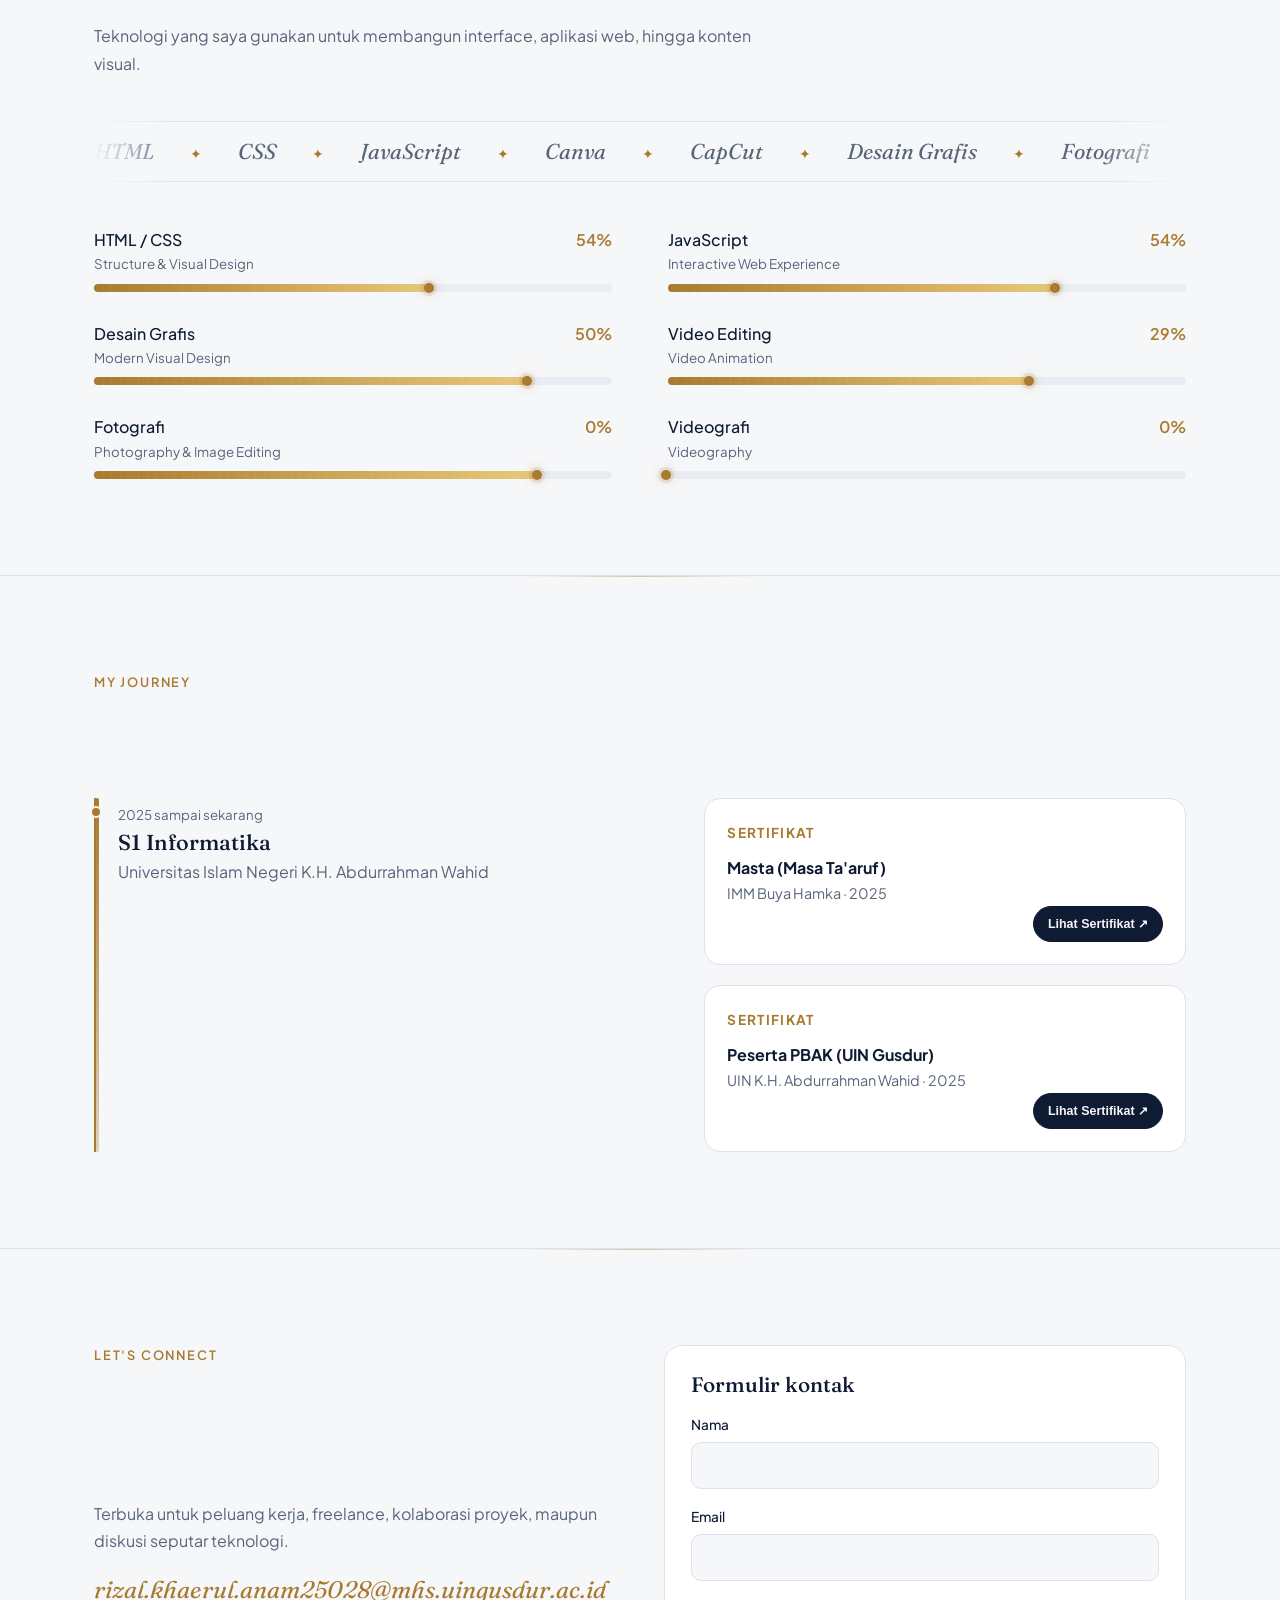
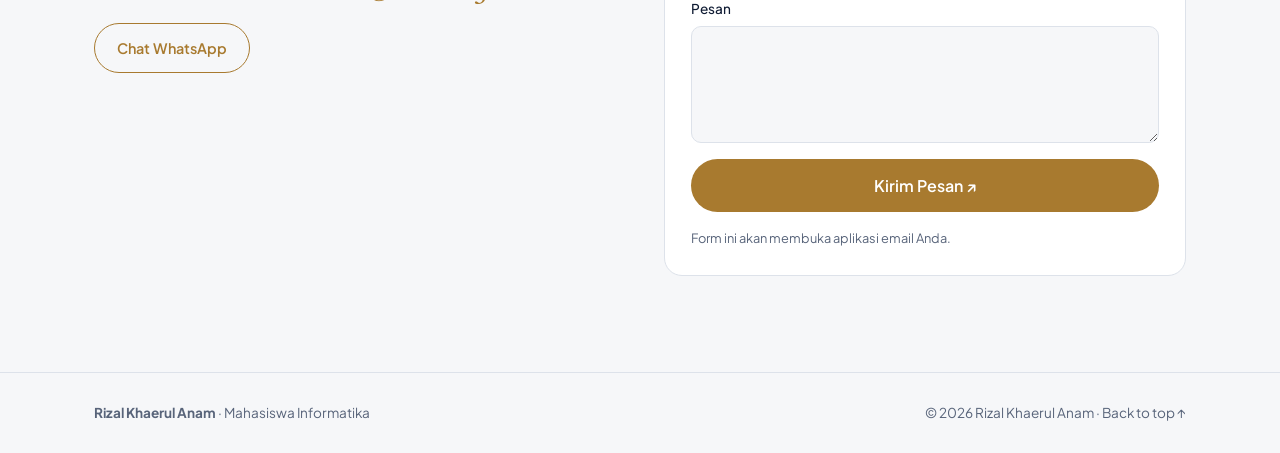
==== commit d6846718: "update" ====
--- a/index.html
+++ b/index.html
@@ -1,4 +1,4 @@
-﻿<!doctype html>
+<!doctype html>
 <html lang="id">
   <head>
     <meta charset="utf-8" />
@@ -84,7 +84,7 @@
             aria-label="Ganti tema"
             aria-pressed="false"
           >
-            â˜¼
+            ☼
           </button>
         </div>
       </div>
@@ -103,8 +103,8 @@
             <p class="hi">HALO, SAYA RIZAL</p>
             <h1>Building digital experiences that <em>matter.</em></h1>
             <p class="roles">
-              Mahasiswa Informatika Â· Web Developer Â· Desain Grafis Â· Video
-              Editing Â· Fotografer Â· Videografer
+              Mahasiswa Informatika · Web Developer · Desain Grafis · Video
+              Editing · Fotografer · Videografer
             </p>
 
             <!-- Paragraf Hero yang Disempurnakan -->
@@ -116,7 +116,7 @@
 
             <!-- CTA Group & Sosial Media -->
             <div class="btns">
-              <a class="btn primary" href="#projects">Lihat Proyek â†—</a>
+              <a class="btn primary" href="#projects">Lihat Proyek ↗</a>
               <a class="btn ghost btn-secondary" href="#contact"
                 >Mari Terhubung</a
               >
@@ -187,7 +187,7 @@
               ><span class="dot"></span>Available for work</span
             >
             <span class="chip c1">&lt;/&gt; Clean Code</span>
-            <span class="chip c2">âœ¦ UI / UX</span>
+            <span class="chip c2">✦ UI / UX</span>
             <div class="cap">
               Rizal Khaerul Anam<small>Mahasiswa Informatika</small>
             </div>
@@ -250,7 +250,7 @@
                   loading="lazy"
                   decoding="async"
                   alt="Pratinjau proyek website IMM Buya Hamka"
-                /><span>01 Â· WEBSITE</span>
+                /><span>01 · WEBSITE</span>
               </div>
               <div class="body">
                 <h3>Website IMM Buya Hamka</h3>
@@ -268,7 +268,7 @@
                   href="https://rizalkhaerulanam-hub.github.io/website-imm/"
                   target="_blank"
                   rel="noopener noreferrer"
-                  >View project â†—</a
+                  >View project ↗</a
                 >
               </div>
             </article>
@@ -287,7 +287,7 @@
                   loading="lazy"
                   decoding="async"
                   alt="Pratinjau website portofolio pribadi"
-                /><span>02 Â· PERSONAL BRAND</span>
+                /><span>02 · PERSONAL BRAND</span>
               </div>
               <div class="body">
                 <h3>Website Portofolio</h3>
@@ -305,7 +305,7 @@
                   href="https://github.com/Rizalkhaerulanam-hub/portfolio-rizal-premium"
                   target="_blank"
                   rel="noopener noreferrer"
-                  >View project â†—</a
+                  >View project ↗</a
                 >
               </div>
             </article>
@@ -324,7 +324,7 @@
                   loading="lazy"
                   decoding="async"
                   alt="Pratinjau proyek game kuis bahasa Arab"
-                /><span>03 Â· GAME</span>
+                /><span>03 · GAME</span>
               </div>
               <div class="body">
                 <h3>Game Quiz Berbasis Scratch</h3>
@@ -342,7 +342,7 @@
                   href="https://scratch.mit.edu/projects/1331678652/"
                   target="_blank"
                   rel="noopener noreferrer"
-                  >View project â†—</a
+                  >View project ↗</a
                 >
               </div>
             </article>
@@ -360,7 +360,7 @@
                   loading="lazy"
                   decoding="async"
                   alt="Pratinjau karya desain grafis"
-                /><span>04 Â· DESAIN</span>
+                /><span>04 · DESAIN</span>
               </div>
               <div class="body">
                 <h3>Desain Canva</h3>
@@ -372,7 +372,7 @@
                   <li>Canva</li>
                   <li>Desain Grafis</li>
                 </ul>
-                <a class="go" href="desain-canva.html">View project â†—</a>
+                <a class="go" href="desain-canva.html">View project ↗</a>
               </div>
             </article>
             <article class="card">
@@ -390,7 +390,7 @@
                   loading="lazy"
                   decoding="async"
                   alt="Pratinjau proyek video editing"
-                /><span>05 Â· VIDEO EDITING</span>
+                /><span>05 · VIDEO EDITING</span>
               </div>
               <div class="body">
                 <h3>Video Editing</h3>
@@ -402,7 +402,7 @@
                   <li>CapCut</li>
                   <li>Video Editing</li>
                 </ul>
-                <a class="go" href="video-editing.html">View project â†—</a>
+                <a class="go" href="video-editing.html">View project ↗</a>
               </div>
             </article>
             <article class="card">
@@ -420,7 +420,7 @@
                   loading="lazy"
                   decoding="async"
                   alt="Pratinjau halaman portofolio fotografi"
-                /><span>06 Â· FOTOGRAFER</span>
+                /><span>06 · FOTOGRAFER</span>
               </div>
               <div class="body">
                 <h3>Fotografer</h3>
@@ -432,7 +432,7 @@
                   <li>Photoshop</li>
                   <li>Fotografi</li>
                 </ul>
-                <a class="go" href="fotografer.html">View project â†—</a>
+                <a class="go" href="fotografer.html">View project ↗</a>
               </div>
             </article>
           </div>
@@ -514,18 +514,38 @@
               <h3>S1 Informatika</h3>
               <p>Universitas Islam Negeri K.H. Abdurrahman Wahid</p>
             </div>
-            <div class="cert">
-              <h4>SERTIFIKAT</h4>
-              <strong>Masta (Masa Ta'aruf)</strong>
-              <span>IMM Buya Hamka Â· 2025</span>
-              <button
-                class="btn primary cert-btn"
-                type="button"
-                data-cert-modal
-                aria-label="Lihat sertifikat Masta"
-              >
-                Lihat Sertifikat â†—
-              </button>
+            <div class="certs-col">
+              <div class="cert">
+                <h4>SERTIFIKAT</h4>
+                <strong>Masta (Masa Ta'aruf)</strong>
+                <span>IMM Buya Hamka · 2025</span>
+                <button
+                  class="btn primary cert-btn"
+                  type="button"
+                  data-cert-modal
+                  data-cert-title="Sertifikat Masta (Masa Ta'aruf)"
+                  data-cert-img="assets/SERTIFIKAT/S_01.png"
+                  aria-label="Lihat sertifikat Masta"
+                >
+                  Lihat Sertifikat ↗
+                </button>
+              </div>
+
+              <div class="cert">
+                <h4>SERTIFIKAT</h4>
+                <strong>Peserta PBAK (UIN Gusdur)</strong>
+                <span>UIN K.H. Abdurrahman Wahid · 2025</span>
+                <button
+                  class="btn primary cert-btn"
+                  type="button"
+                  data-cert-modal
+                  data-cert-title="Sertifikat Peserta PBAK (Uin Gusdur) 2025"
+                  data-cert-img="assets/SERTIFIKAT/S_02.png"
+                  aria-label="Lihat sertifikat Peserta PBAK"
+                >
+                  Lihat Sertifikat ↗
+                </button>
+              </div>
             </div>
           </div>
         </div>
@@ -560,7 +580,7 @@
               >Email<input name="e" type="email" required autocomplete="email"
             /></label>
             <label>Pesan<textarea name="m" rows="4" required></textarea></label>
-            <button type="submit">Kirim Pesan â†—</button>
+            <button type="submit">Kirim Pesan ↗</button>
             <p class="note">Form ini akan membuka aplikasi email Anda.</p>
           </form>
         </div>
@@ -569,9 +589,9 @@
 
     <footer>
       <div class="wrap">
-        <span><b>Rizal Khaerul Anam</b> Â· Mahasiswa Informatika</span
+        <span><b>Rizal Khaerul Anam</b> · Mahasiswa Informatika</span
         ><span
-          >Â© 2026 Rizal Khaerul Anam Â· <a href="#home">Back to top â†‘</a></span
+          >© 2026 Rizal Khaerul Anam · <a href="#home">Back to top ↑</a></span
         >
       </div>
     </footer>
@@ -589,10 +609,11 @@
           data-close-cert
           aria-label="Kembali ke menu sebelumnya"
         >
-          Ã—
+          ×
         </button>
         <h3 id="certTitle">Sertifikat Masta (Masa Ta'aruf)</h3>
         <img
+          id="certImg"
           src="assets/SERTIFIKAT/S_01.png"
           alt="Sertifikat Masta (Masa Ta'aruf)"
         />
@@ -610,4 +631,3 @@
     <script src="js/motion.js" defer></script>
   </body>
 </html>
-
--- a/css/style.css
+++ b/css/style.css
@@ -1766,3 +1766,490 @@
     animation: none;
   }
 }
+
+
+/* =========================================================
+   SISTEM MOTION & ANIMASI LANJUTAN (motion.js)
+   ========================================================= */
+
+/* Transisi Halus Warna Tema */
+html,
+body {
+  transition: background-color 0.4s ease, color 0.4s ease;
+}
+
+/* 1. Scroll Progress Bar */
+.scroll-progress-bar {
+  position: fixed;
+  top: 0;
+  left: 0;
+  height: 3.5px;
+  width: 0%;
+  background: linear-gradient(90deg, var(--accent), #e7be6e, #f9e2aa);
+  z-index: 10001;
+  pointer-events: none;
+  transition: width 0.1s linear;
+  box-shadow: 0 0 12px rgba(168, 122, 47, 0.65);
+}
+
+/* 2. Header Entrance & Scroll State */
+header,
+.site-header {
+  transition:
+    background 0.3s ease,
+    border-color 0.3s ease,
+    box-shadow 0.3s ease,
+    transform 0.6s cubic-bezier(0.16, 1, 0.3, 1),
+    opacity 0.6s ease;
+}
+
+header.is-scrolled,
+.site-header.is-scrolled {
+  box-shadow: 0 10px 30px rgba(10, 18, 32, 0.08);
+  border-bottom-color: color-mix(in srgb, var(--line) 75%, var(--accent));
+}
+
+[data-theme="dark"] header.is-scrolled,
+[data-theme="dark"] .site-header.is-scrolled {
+  box-shadow: 0 10px 32px rgba(0, 0, 0, 0.5);
+}
+
+.motion-header-init {
+  opacity: 0;
+  transform: translateY(-100%);
+}
+
+.motion-header-in {
+  opacity: 1;
+  transform: translateY(0);
+}
+
+/* 3. Nav Links Underline Slide-in */
+nav a,
+.nav-menu .nav-link {
+  position: relative;
+  display: inline-block;
+  transition: color 0.25s ease;
+}
+
+nav a::after,
+.nav-menu .nav-link::after {
+  content: "";
+  position: absolute;
+  bottom: -4px;
+  left: 0;
+  width: 0;
+  height: 2px;
+  background: var(--accent);
+  border-radius: 2px;
+  transition: width 0.3s cubic-bezier(0.16, 1, 0.3, 1);
+}
+
+nav a:hover::after,
+nav a.is-active::after,
+.nav-menu .nav-link:hover::after,
+.nav-menu .nav-link.is-active::after {
+  width: 100%;
+}
+
+nav a.is-active,
+.nav-menu .nav-link.is-active {
+  color: var(--accent);
+  font-weight: 600;
+}
+
+/* 4. Page Load Sequence (Hero Elements) */
+.motion-hero-item-init {
+  opacity: 0;
+  transform: translateY(28px);
+}
+
+.motion-hero-item-in {
+  opacity: 1;
+  transform: translateY(0);
+  transition:
+    opacity 0.7s cubic-bezier(0.16, 1, 0.3, 1),
+    transform 0.7s cubic-bezier(0.16, 1, 0.3, 1);
+}
+
+.motion-photo-init {
+  opacity: 0;
+  transform: translateX(44px) scale(0.93);
+}
+
+.motion-photo-in {
+  opacity: 1;
+  transform: translateX(0) scale(1);
+  transition:
+    opacity 0.85s cubic-bezier(0.16, 1, 0.3, 1),
+    transform 0.85s cubic-bezier(0.16, 1, 0.3, 1);
+}
+
+.motion-chip-init {
+  opacity: 0;
+  transform: scale(0.35);
+}
+
+.motion-chip-in {
+  opacity: 1;
+  transform: scale(1);
+  transition:
+    opacity 0.5s cubic-bezier(0.34, 1.56, 0.64, 1),
+    transform 0.5s cubic-bezier(0.34, 1.56, 0.64, 1);
+}
+
+/* Animasi Melayang Halus Chip Badges */
+.chip {
+  animation: floatChip 4s ease-in-out infinite alternate;
+}
+.c1 { animation-delay: 0s; }
+.c2 { animation-delay: 1.3s; }
+.c3 { animation-delay: 2.6s; }
+
+@keyframes floatChip {
+  0% { transform: translateY(0); }
+  100% { transform: translateY(-7px); }
+}
+
+/* 5. Scroll-Triggered Section Entrance Transitions */
+.motion-eyebrow-init {
+  opacity: 0;
+  transform: translateY(12px);
+  letter-spacing: 0.04em;
+}
+
+.motion-eyebrow-in {
+  opacity: 1;
+  transform: translateY(0);
+  letter-spacing: 0.14em;
+  transition:
+    opacity 0.5s ease,
+    transform 0.5s cubic-bezier(0.16, 1, 0.3, 1),
+    letter-spacing 0.7s cubic-bezier(0.16, 1, 0.3, 1);
+}
+
+/* Judul Section Clip-Path Reveal */
+.motion-h2-init {
+  opacity: 0;
+  transform: translateY(26px);
+  clip-path: inset(0 0 100% 0);
+}
+
+.motion-h2-in {
+  opacity: 1;
+  transform: translateY(0);
+  clip-path: inset(0 0 0% 0);
+  transition:
+    opacity 0.65s ease,
+    transform 0.75s cubic-bezier(0.16, 1, 0.3, 1),
+    clip-path 0.8s cubic-bezier(0.16, 1, 0.3, 1);
+}
+
+.motion-sub-init {
+  opacity: 0;
+  transform: translateY(16px);
+}
+
+.motion-sub-in {
+  opacity: 1;
+  transform: translateY(0);
+  transition:
+    opacity 0.6s ease,
+    transform 0.6s cubic-bezier(0.16, 1, 0.3, 1);
+}
+
+.motion-para-init {
+  opacity: 0;
+  transform: translateX(-16px);
+}
+
+.motion-para-in {
+  opacity: 1;
+  transform: translateX(0);
+  transition:
+    opacity 0.6s ease var(--para-delay, 0s),
+    transform 0.6s cubic-bezier(0.16, 1, 0.3, 1) var(--para-delay, 0s);
+}
+
+.motion-card-init {
+  opacity: 0;
+  transform: translateY(38px) scale(0.96);
+}
+
+.motion-card-in {
+  opacity: 1;
+  transform: translateY(0) scale(1);
+  transition:
+    opacity 0.65s cubic-bezier(0.16, 1, 0.3, 1),
+    transform 0.65s cubic-bezier(0.16, 1, 0.3, 1);
+}
+
+.motion-trait-init {
+  opacity: 0;
+  transform: translateX(-32px);
+}
+
+.motion-trait-in {
+  opacity: 1;
+  transform: translateX(0);
+  transition:
+    opacity 0.55s ease,
+    transform 0.55s cubic-bezier(0.16, 1, 0.3, 1);
+}
+
+.motion-bq-init {
+  opacity: 0;
+  transform: translateY(24px) rotate(-1.5deg);
+}
+
+.motion-bq-in {
+  opacity: 1;
+  transform: translateY(0) rotate(0deg);
+  transition:
+    opacity 0.7s ease,
+    transform 0.7s cubic-bezier(0.16, 1, 0.3, 1);
+}
+
+.motion-journey-init {
+  opacity: 0;
+  transform: translateY(26px);
+}
+
+.motion-journey-in {
+  opacity: 1;
+  transform: translateY(0);
+  transition:
+    opacity 0.65s ease,
+    transform 0.65s cubic-bezier(0.16, 1, 0.3, 1);
+}
+
+/* 6. Card Hover & Shimmer Sweep */
+.card,
+.project-card {
+  position: relative;
+  overflow: hidden;
+  transform-style: preserve-3d;
+  will-change: transform;
+}
+
+.card-shimmer {
+  position: absolute;
+  top: 0;
+  left: 0;
+  width: 100%;
+  height: 100%;
+  pointer-events: none;
+  background: linear-gradient(
+    105deg,
+    transparent 35%,
+    rgba(255, 255, 255, 0.22) 50%,
+    transparent 65%
+  );
+  transform: translateX(-120%);
+  transition: transform 0.85s cubic-bezier(0.16, 1, 0.3, 1);
+  z-index: 6;
+}
+
+[data-theme="dark"] .card-shimmer {
+  background: linear-gradient(
+    105deg,
+    transparent 35%,
+    rgba(214, 174, 98, 0.16) 50%,
+    transparent 65%
+  );
+}
+
+.card:hover .card-shimmer,
+.project-card:hover .card-shimmer {
+  transform: translateX(120%);
+}
+
+.thumb img,
+.project-image img {
+  transition: transform 0.5s cubic-bezier(0.16, 1, 0.3, 1);
+}
+
+.card:hover .thumb img,
+.project-card:hover .project-image img {
+  transform: scale(1.05);
+}
+
+/* 7. Button Interactivity & Elevation */
+.btn {
+  position: relative;
+  overflow: hidden;
+  transition:
+    transform 0.25s cubic-bezier(0.16, 1, 0.3, 1),
+    background 0.25s ease,
+    border-color 0.25s ease,
+    box-shadow 0.25s cubic-bezier(0.16, 1, 0.3, 1),
+    color 0.25s ease;
+}
+
+.btn:hover {
+  transform: translateY(-3px);
+  box-shadow: 0 10px 24px rgba(15, 27, 51, 0.15);
+}
+
+.btn.primary:hover {
+  box-shadow: 0 12px 28px rgba(168, 122, 47, 0.32);
+}
+
+.btn:active {
+  transform: translateY(0) scale(0.98);
+}
+
+/* 8. Anchor Nav Section Highlight Flash */
+.motion-section-flash {
+  animation: sectionFlash 1s cubic-bezier(0.16, 1, 0.3, 1);
+}
+
+@keyframes sectionFlash {
+  0% {
+    background-color: transparent;
+  }
+  30% {
+    background-color: color-mix(in srgb, var(--accent) 8%, transparent);
+  }
+  100% {
+    background-color: transparent;
+  }
+}
+
+/* 9. Theme Toggle Ripple Effect */
+.theme-ripple {
+  position: fixed;
+  border-radius: 50%;
+  pointer-events: none;
+  z-index: 99998;
+  width: 0;
+  height: 0;
+  transform: translate(-50%, -50%);
+  background: radial-gradient(circle, var(--accent) 0%, transparent 72%);
+  opacity: 0.38;
+  transition:
+    width 0.8s cubic-bezier(0.16, 1, 0.3, 1),
+    height 0.8s cubic-bezier(0.16, 1, 0.3, 1),
+    opacity 0.8s ease;
+}
+
+.theme-ripple-active {
+  width: var(--ripple-size, 2000px);
+  height: var(--ripple-size, 2000px);
+  opacity: 0;
+}
+
+/* 10. Hero Floating Particles */
+.hero-particle {
+  position: absolute;
+  border-radius: 50%;
+  background: var(--accent);
+  opacity: 0.32;
+  pointer-events: none;
+  animation: floatParticle linear infinite alternate;
+  filter: blur(0.5px);
+}
+
+@keyframes floatParticle {
+  0% {
+    transform: translateY(0) translateX(0) scale(1);
+    opacity: 0.2;
+  }
+  50% {
+    opacity: 0.55;
+    transform: translateY(-22px) translateX(14px) scale(1.2);
+  }
+  100% {
+    transform: translateY(-44px) translateX(28px) scale(0.9);
+    opacity: 0.15;
+  }
+}
+
+/* 11. Page Transition Overlay (Pergantian Halaman) */
+.page-transition-overlay {
+  position: fixed;
+  inset: 0;
+  background: var(--bg);
+  z-index: 99999;
+  opacity: 0;
+  pointer-events: none;
+  transition: opacity 0.32s cubic-bezier(0.16, 1, 0.3, 1);
+}
+
+.page-transition-overlay.is-active {
+  opacity: 1;
+  pointer-events: auto;
+}
+
+/* 12. Input Focus Transitions */
+input,
+textarea {
+  transition:
+    border-color 0.25s ease,
+    box-shadow 0.25s ease,
+    transform 0.2s ease;
+}
+
+input:focus,
+textarea:focus {
+  transform: translateY(-1px);
+  box-shadow: 0 6px 18px rgba(168, 122, 47, 0.15);
+}
+
+/* 13. Aksesibilitas: Mode Hemat Gerak (prefers-reduced-motion) */
+@media (prefers-reduced-motion: reduce) {
+  .motion-header-init,
+  .motion-hero-item-init,
+  .motion-photo-init,
+  .motion-chip-init,
+  .motion-eyebrow-init,
+  .motion-h2-init,
+  .motion-sub-init,
+  .motion-para-init,
+  .motion-card-init,
+  .motion-trait-init,
+  .motion-bq-init,
+  .motion-journey-init,
+  .motion-reduced {
+    opacity: 1 !important;
+    transform: none !important;
+    clip-path: none !important;
+    letter-spacing: inherit !important;
+    transition: none !important;
+  }
+
+  .scroll-progress-bar,
+  .hero-particle,
+  .theme-ripple,
+  .card-shimmer,
+  .page-transition-overlay {
+    display: none !important;
+  }
+
+  .chip {
+    animation: none !important;
+  }
+}
+
+
+/* =========================================================
+   SERTIFIKAT & JOURNEY ENHANCEMENTS
+   ========================================================= */
+.certs-col {
+  display: flex;
+  flex-direction: column;
+  gap: 20px;
+}
+
+.cert {
+  transition:
+    transform 0.3s cubic-bezier(0.16, 1, 0.3, 1),
+    box-shadow 0.3s cubic-bezier(0.16, 1, 0.3, 1),
+    border-color 0.25s ease;
+}
+
+.cert:hover {
+  transform: translateY(-4px);
+  border-color: var(--accent);
+  box-shadow: 0 16px 32px rgba(168, 122, 47, 0.12);
+}
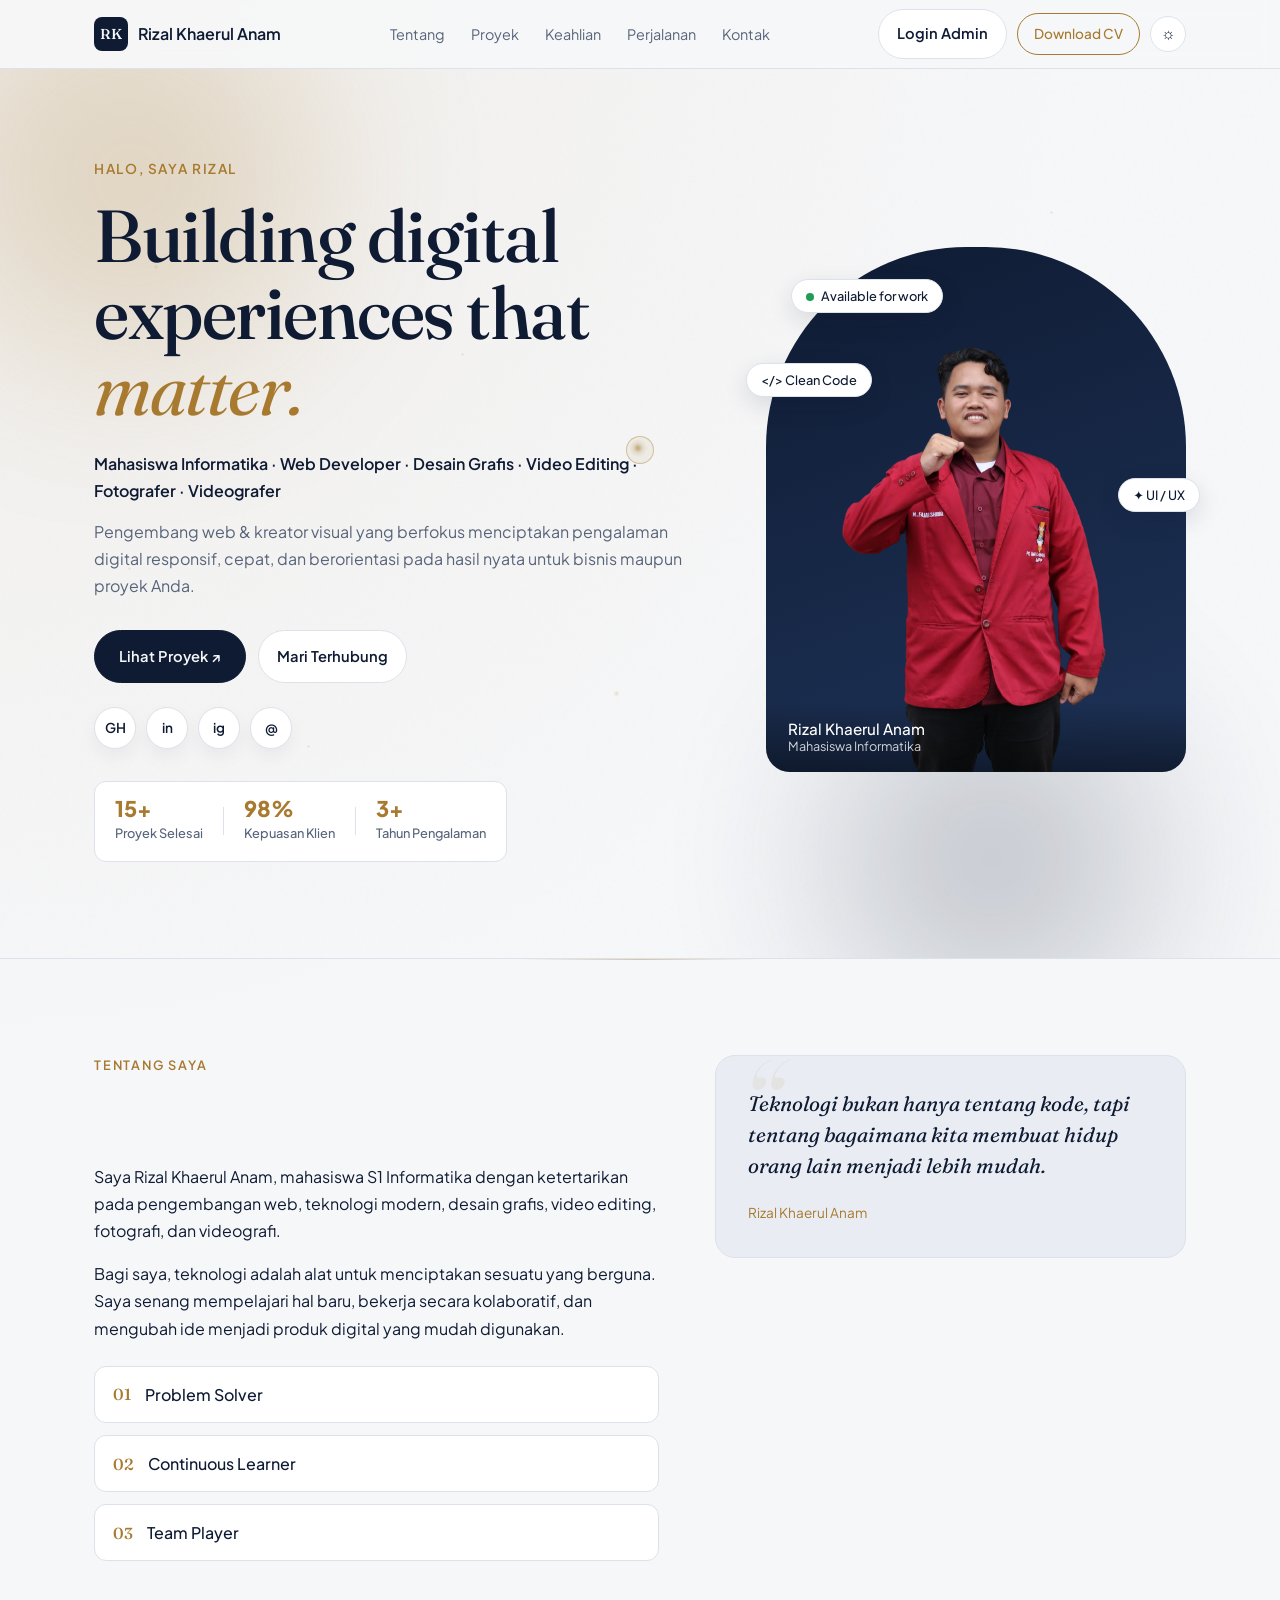
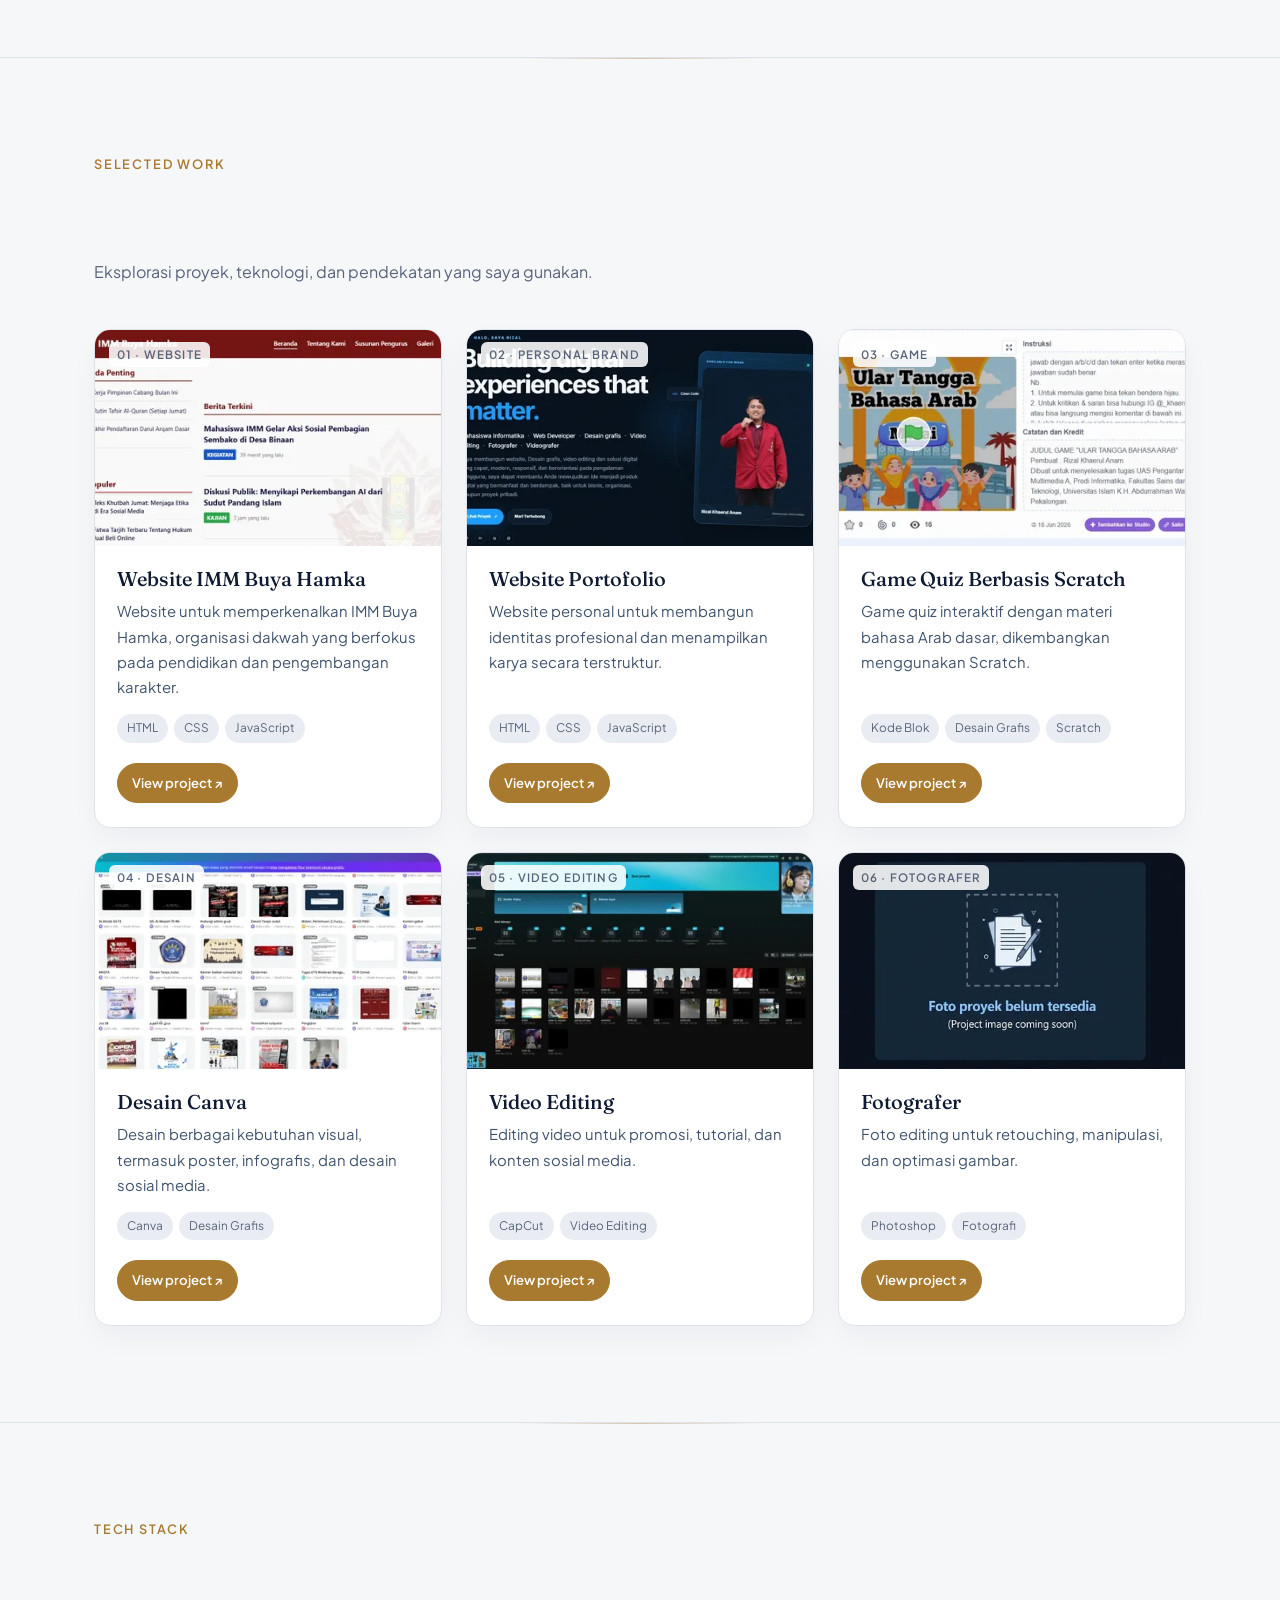
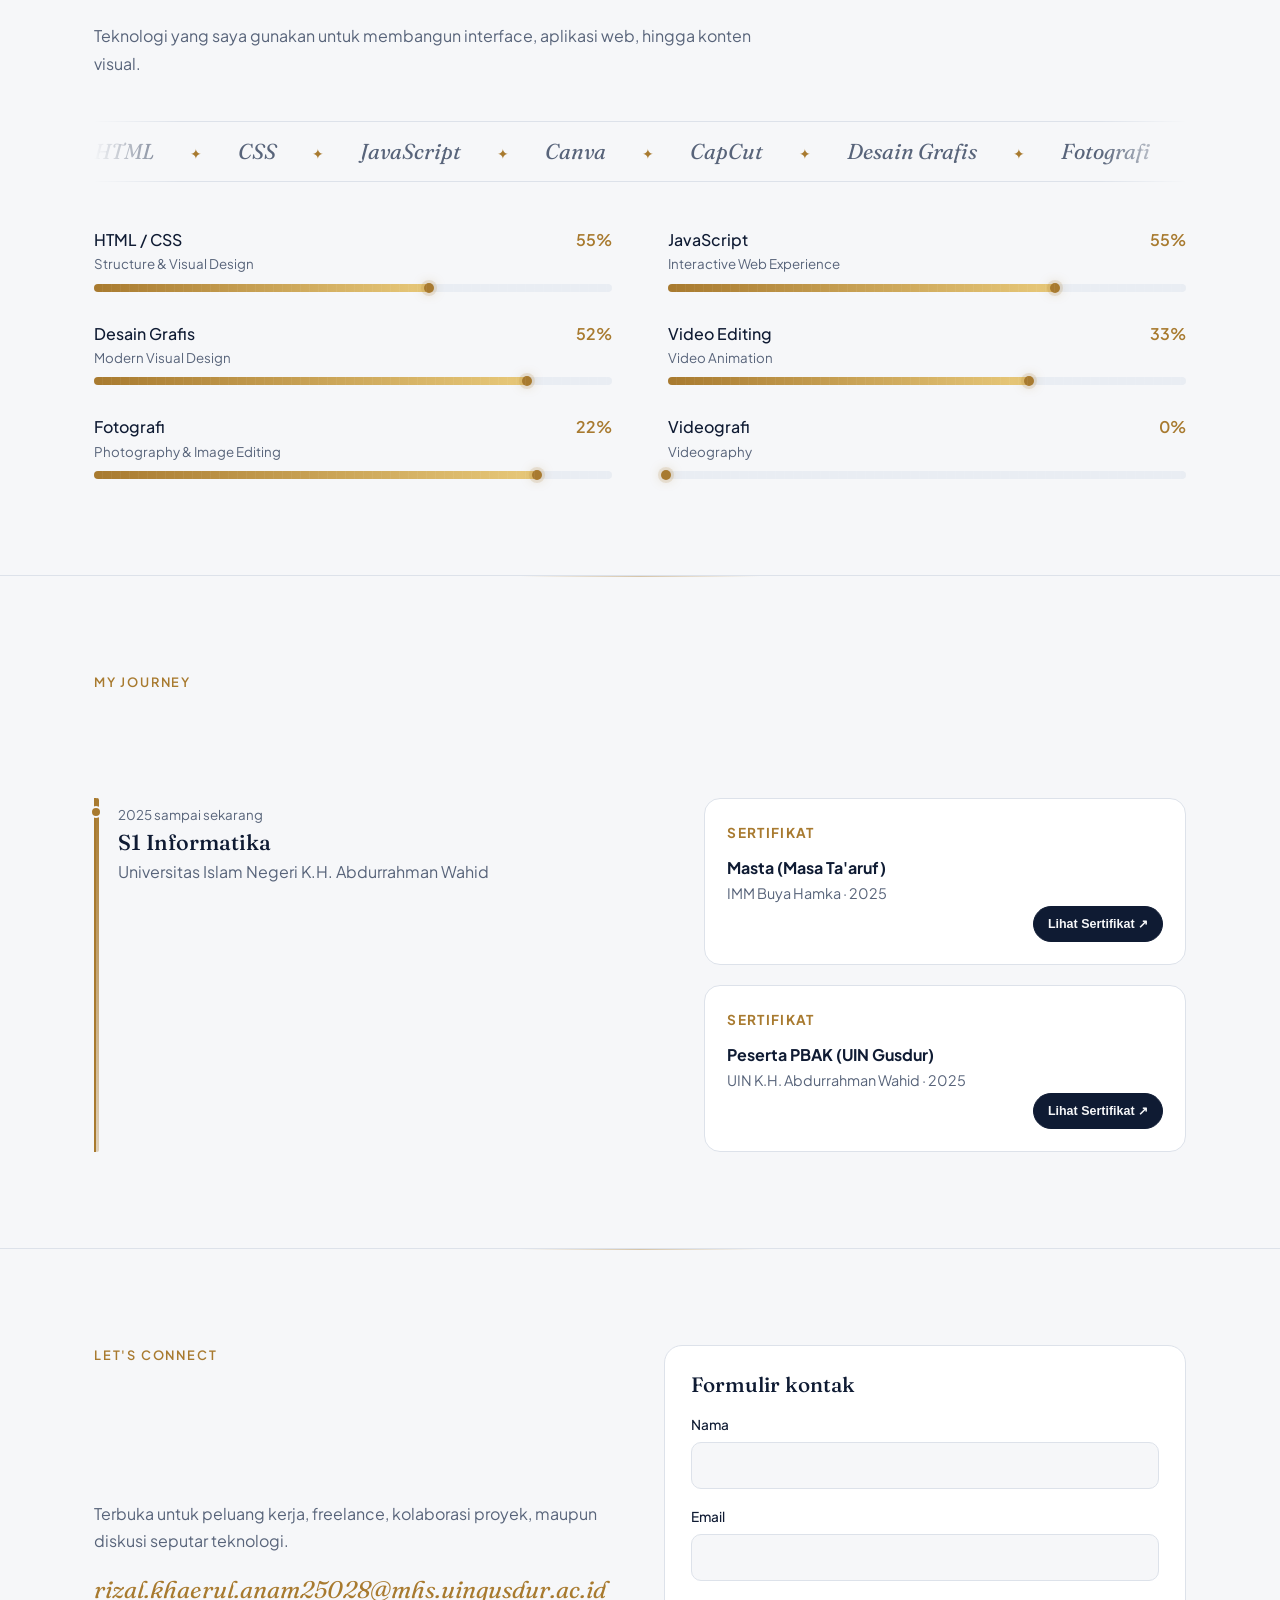
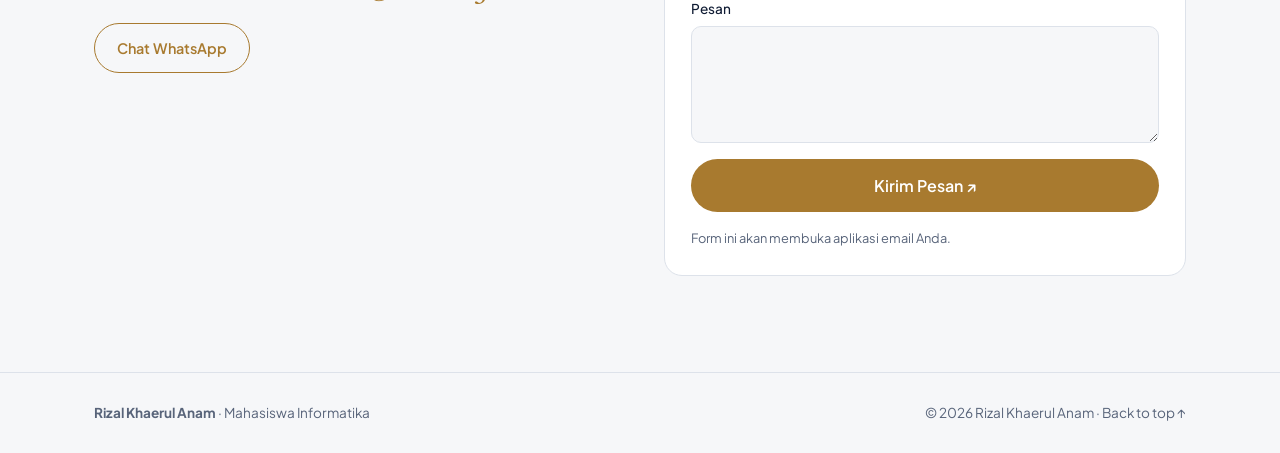
==== commit 5a48d091: "menambahkan Tab Admin khusus" ====
--- a/index.html
+++ b/index.html
@@ -70,6 +70,7 @@
           ><a href="#contact">Kontak</a>
         </nav>
         <div class="actions">
+          <a class="btn btn-secondary" href="admin.html">Login Admin</a>
           <a
             class="cv"
             href="assets/Rizal-Khaerul-Anam-CV.pdf"
--- a/css/style.css
+++ b/css/style.css
@@ -1589,16 +1589,41 @@
   border-radius: 999px;
   border: 1px solid var(--accent);
   font-weight: 600;
+  transition:
+    transform 0.2s ease,
+    box-shadow 0.2s ease,
+    opacity 0.2s ease;
 }
 
 .btn-primary {
-  background: var(--accent);
+  background: linear-gradient(135deg, var(--accent), #c99840);
   color: var(--on-accent);
+  box-shadow: 0 12px 24px rgba(168, 122, 47, 0.22);
 }
 
 .btn-secondary {
   background: transparent;
   color: var(--accent);
+}
+
+.btn-primary:hover,
+.btn-secondary:hover {
+  transform: translateY(-1px);
+}
+
+#requestAccessPanel,
+#accountPanel {
+  transition:
+    opacity 0.2s ease,
+    transform 0.2s ease;
+}
+
+#requestAccessPanel {
+  background: linear-gradient(180deg, var(--surface), var(--panel));
+}
+
+#accountPanel .panel {
+  background: linear-gradient(180deg, var(--surface), rgba(168, 122, 47, 0.05));
 }
 
 .page-footer {
@@ -1767,7 +1792,6 @@
   }
 }
 
-
 /* =========================================================
    SISTEM MOTION & ANIMASI LANJUTAN (motion.js)
    ========================================================= */
@@ -1775,7 +1799,9 @@
 /* Transisi Halus Warna Tema */
 html,
 body {
-  transition: background-color 0.4s ease, color 0.4s ease;
+  transition:
+    background-color 0.4s ease,
+    color 0.4s ease;
 }
 
 /* 1. Scroll Progress Bar */
@@ -1902,13 +1928,23 @@
 .chip {
   animation: floatChip 4s ease-in-out infinite alternate;
 }
-.c1 { animation-delay: 0s; }
-.c2 { animation-delay: 1.3s; }
-.c3 { animation-delay: 2.6s; }
+.c1 {
+  animation-delay: 0s;
+}
+.c2 {
+  animation-delay: 1.3s;
+}
+.c3 {
+  animation-delay: 2.6s;
+}
 
 @keyframes floatChip {
-  0% { transform: translateY(0); }
-  100% { transform: translateY(-7px); }
+  0% {
+    transform: translateY(0);
+  }
+  100% {
+    transform: translateY(-7px);
+  }
 }
 
 /* 5. Scroll-Triggered Section Entrance Transitions */
@@ -2231,7 +2267,6 @@
   }
 }
 
-
 /* =========================================================
    SERTIFIKAT & JOURNEY ENHANCEMENTS
    ========================================================= */
